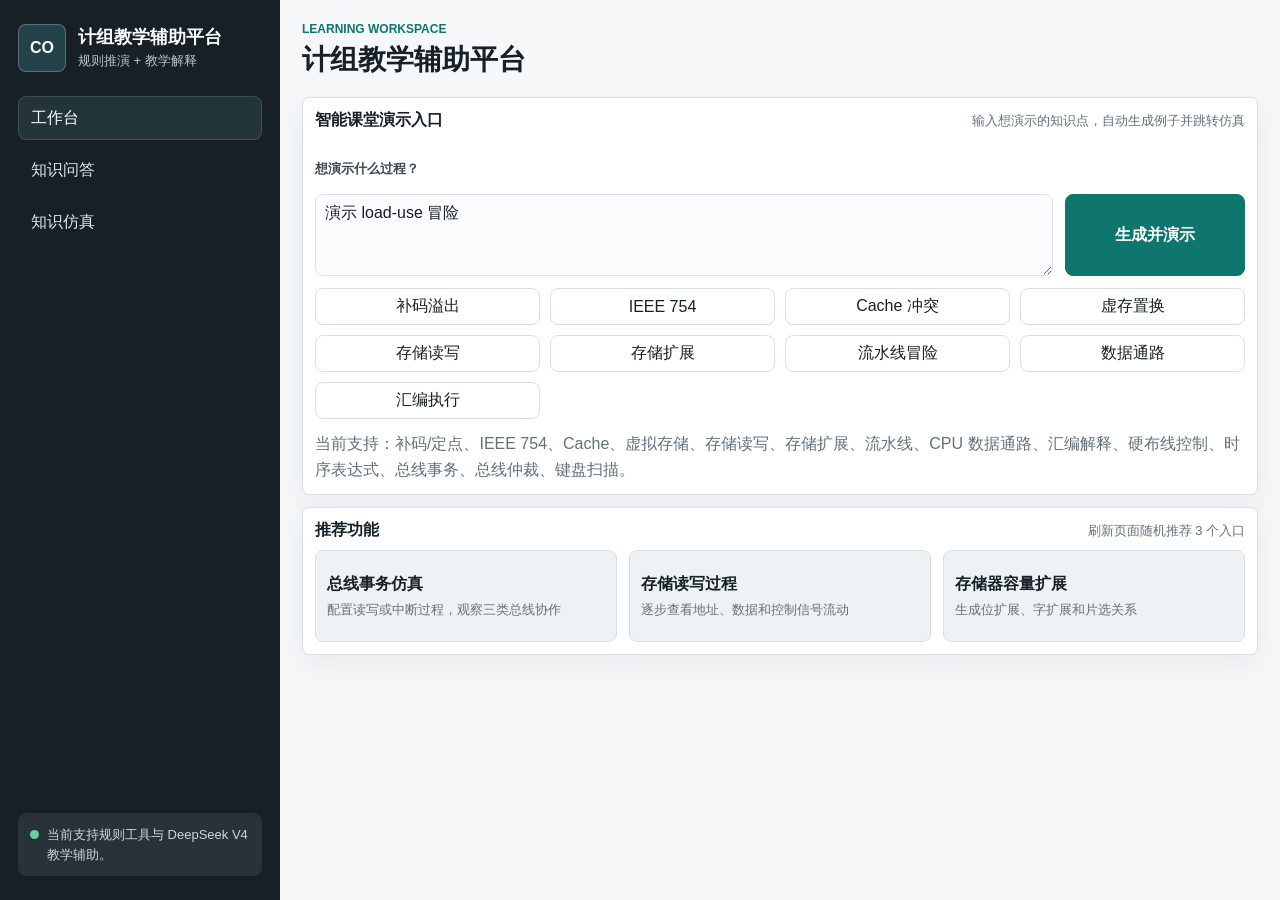
==== index.html @ bee0e840 "Refine knowledge simulation demos" ====
<!doctype html>
<html lang="zh-CN">
  <head>
    <meta charset="UTF-8" />
    <meta name="viewport" content="width=device-width, initial-scale=1.0" />
    <title>计组教学辅助平台</title>
    <link rel="stylesheet" href="./styles.css?v=20260704-compact-sim" />
  </head>
  <body>
    <div class="app-shell">
      <aside class="sidebar" aria-label="功能导航">
        <div class="brand">
          <div class="brand-mark">CO</div>
          <div>
            <h1>计组教学辅助平台</h1>
            <p>规则推演 + 教学解释</p>
          </div>
        </div>

        <nav class="nav-list">
          <button class="nav-item active" data-section="dashboard">工作台</button>
          <button class="nav-item" data-section="qa">知识问答</button>
          <button class="nav-item" data-section="simulation">知识仿真</button>
        </nav>

        <div class="sidebar-note">
          <span class="status-dot"></span>
          <span>当前支持规则工具与 DeepSeek V4 教学辅助。</span>
        </div>
      </aside>

      <main class="main-content">
        <section id="dashboard" class="page-section active">
          <div class="section-heading">
            <div>
              <p class="eyebrow">Learning Workspace</p>
              <h2>计组教学辅助平台</h2>
            </div>
          </div>

          <div class="dashboard-grid">
            <div class="panel wide demo-planner-panel">
              <div class="panel-title">
                <h3>智能课堂演示入口</h3>
                <span>输入想演示的知识点，自动生成例子并跳转仿真</span>
              </div>
              <label class="field-label" for="demoPrompt">想演示什么过程？</label>
              <div class="demo-planner-row">
                <textarea id="demoPrompt" rows="3" placeholder="例如：演示 load-use 冒险">演示 load-use 冒险</textarea>
                <button id="demoGenerate" class="primary-button">生成并演示</button>
              </div>
              <div class="demo-examples" aria-label="课堂演示示例">
                <button class="secondary-button demo-example" data-demo-prompt="演示 8 位补码 127 + 1 溢出">补码溢出</button>
                <button class="secondary-button demo-example" data-demo-prompt="演示 IEEE 754 对阶过程">IEEE 754</button>
                <button class="secondary-button demo-example" data-demo-prompt="演示 Cache 直接映射冲突">Cache 冲突</button>
                <button class="secondary-button demo-example" data-demo-prompt="演示虚拟存储 LRU 页面置换">虚存置换</button>
                <button class="secondary-button demo-example" data-demo-prompt="演示存储器写入 0x2A 数据 0x5C 的过程">存储读写</button>
                <button class="secondary-button demo-example" data-demo-prompt="演示存储器位扩展">存储扩展</button>
                <button class="secondary-button demo-example" data-demo-prompt="演示 load-use 冒险">流水线冒险</button>
                <button class="secondary-button demo-example" data-demo-prompt="演示 lw 指令的数据通路">数据通路</button>
                <button class="secondary-button demo-example" data-demo-prompt="演示汇编程序逐步执行">汇编执行</button>
              </div>
              <div id="demoStatus" class="demo-status empty-state">当前支持：补码/定点、IEEE 754、Cache、虚拟存储、存储读写、存储扩展、流水线、CPU 数据通路、汇编解释。</div>
            </div>
            <div class="panel wide">
              <div class="panel-title">
                <h3>推荐功能</h3>
                <span>刷新页面随机推荐 3 个入口</span>
              </div>
              <div id="recommendedFeatures" class="quick-actions"></div>
            </div>
          </div>
        </section>

        <section id="qa" class="page-section">
          <div class="section-heading">
            <div>
              <p class="eyebrow">Knowledge QA</p>
              <h2>知识问答</h2>
            </div>
          </div>

          <div class="two-column">
            <div class="panel">
              <label class="field-label" for="qaQuestion">问题</label>
              <textarea id="qaQuestion" rows="7">为什么补码可以把减法变成加法？</textarea>

              <button id="askButton" class="primary-button">生成解释</button>
            </div>

            <div class="panel result-panel">
              <div class="panel-title">
                <h3>知识智能体回答</h3>
                <span id="qaMatched">DeepSeek 待命</span>
              </div>
              <div id="qaAnswer" class="answer-box">
                <div class="empty-state">输入知识问题后，点击“生成解释”调用知识智能体。</div>
              </div>
            </div>
          </div>
        </section>

        <section id="simulation" class="page-section">
          <div class="section-heading">
            <div>
              <p class="eyebrow">Knowledge Simulation</p>
              <h2>知识仿真</h2>
            </div>
          </div>

          <div class="sim-tabs" aria-label="知识仿真类型">
            <button class="sim-tab active" data-sim-panel="twos-sim">补码推演</button>
            <button class="sim-tab" data-sim-panel="cache-sim">缓存仿真</button>
            <button class="sim-tab" data-sim-panel="virtual-sim">虚存仿真</button>
            <button class="sim-tab" data-sim-panel="memory-access-sim">存储读写</button>
            <button class="sim-tab" data-sim-panel="memory-expansion-sim">存储扩展</button>
            <button class="sim-tab" data-sim-panel="pipeline-sim">流水线</button>
            <button class="sim-tab" data-sim-panel="datapath-sim">CPU 数据通路</button>
            <button class="sim-tab" data-sim-panel="assembly-sim">汇编解释</button>
          </div>

          <div id="twos-sim" class="sim-panel active">
            <div class="section-subheading">
              <p class="eyebrow">Fixed Point & IEEE 754</p>
              <h3>定点补码与浮点运算仿真</h3>
            </div>

            <div class="two-column">
              <div class="panel">
                <div class="panel-title compact">
                  <h3>定点数补码运算</h3>
                  <span>加法 / 乘法 / 除法</span>
                </div>
                <div class="form-grid">
                  <label>
                    <span class="field-label">运算</span>
                    <select id="fixedOperation">
                      <option value="add" selected>补码加法</option>
                      <option value="multiply">定点乘法</option>
                      <option value="divide">定点除法</option>
                    </select>
                  </label>
                  <label>
                    <span class="field-label">x</span>
                    <input id="twosX" type="number" value="5" />
                  </label>
                  <label>
                    <span class="field-label">y</span>
                    <input id="twosY" type="number" value="-3" />
                  </label>
                  <label>
                    <span class="field-label">位数</span>
                    <select id="twosBits">
                      <option value="4">4</option>
                      <option value="8" selected>8</option>
                      <option value="16">16</option>
                    </select>
                  </label>
                </div>
                <button id="twosRun" class="primary-button">开始推演</button>
              </div>

              <div class="panel result-panel">
                <div class="panel-title">
                  <h3>定点推演结果</h3>
                  <span>二进制过程可见</span>
                </div>
                <div id="twosResult"></div>
              </div>
            </div>

            <div class="two-column">
              <div class="panel">
                <div class="panel-title compact">
                  <h3>IEEE 754 浮点运算</h3>
                  <span>单精度加减法</span>
                </div>
                <div class="form-grid">
                  <label>
                    <span class="field-label">a</span>
                    <input id="floatA" type="number" step="any" value="1.5" />
                  </label>
                  <label>
                    <span class="field-label">b</span>
                    <input id="floatB" type="number" step="any" value="-0.25" />
                  </label>
                  <label>
                    <span class="field-label">运算</span>
                    <select id="floatOperation">
                      <option value="add" selected>加法</option>
                      <option value="subtract">减法</option>
                    </select>
                  </label>
                </div>
                <button id="floatRun" class="primary-button">运行浮点仿真</button>
              </div>

              <div class="panel result-panel">
                <div class="panel-title">
                  <h3>浮点推演结果</h3>
                  <span>符号 / 阶码 / 尾数</span>
                </div>
                <div id="floatResult"></div>
              </div>
            </div>
          </div>

          <div id="cache-sim" class="sim-panel">
          <div class="section-subheading">
            <p class="eyebrow">Cache Simulator</p>
            <h3>缓存直接映射访问仿真</h3>
            <div class="concept-note">
              <strong>先看懂这几个词：</strong>
              <span>Cache 是 CPU 附近的小容量高速存储；直接映射中，一个主存块只能去固定的一行；Tag 用来判断是不是同一块数据，Index 定位缓存行，Offset 是块内偏移。</span>
            </div>
          </div>

          <div class="two-column">
            <div class="panel">
              <div class="form-grid">
                <label>
                  <span class="field-label">地址序列</span>
                  <textarea id="cacheAccesses" rows="4">0x00 0x04 0x08 0x00 0x10 0x00 0x14 0x04</textarea>
                </label>
              </div>
              <input id="cacheMapping" type="hidden" value="direct" />
              <input id="cacheReplacement" type="hidden" value="lru" />
              <input id="cacheAddressBits" type="hidden" value="6" />
              <input id="cacheLines" type="hidden" value="4" />
              <input id="cacheBlockSize" type="hidden" value="4" />
              <input id="cacheAssociativity" type="hidden" value="2" />
              <button id="cacheRun" class="primary-button">运行直接映射仿真</button>
              <div class="button-row">
                <button id="cachePrev" class="secondary-button">上一步</button>
                <button id="cacheNext" class="secondary-button">下一步</button>
                <button id="cacheAuto" class="secondary-button">一键演示</button>
                <button id="cacheReset" class="secondary-button">重置</button>
              </div>
            </div>

            <div class="panel result-panel">
              <div class="panel-title">
                <h3>直接映射结构图</h3>
                <span id="cacheStepCounter">等待运行</span>
              </div>
              <div id="cacheResult"></div>
            </div>
          </div>
          </div>

          <div id="virtual-sim" class="sim-panel">
          <div class="section-subheading">
            <p class="eyebrow">Virtual Memory</p>
            <h3>虚存映射与页面置换仿真</h3>
            <div class="concept-note">
              <strong>先看懂这几个词：</strong>
              <span>逻辑地址是程序看到的地址，物理地址是内存条上的真实位置；页是固定大小的地址块，页框是物理内存中可放一页的位置；缺页表示目标页还不在内存里，需要从外存调入；页面置换算法决定内存满时换出哪一页。</span>
            </div>
          </div>

          <div class="two-column">
            <div class="panel">
              <div class="form-grid">
                <label>
                  <span class="field-label">映射方式</span>
                  <select id="vmMode">
                    <option value="paging" selected>页表</option>
                    <option value="segmentation">段表</option>
                    <option value="segmented-paging">段页式</option>
                  </select>
                </label>
                <label>
                  <span class="field-label">页面置换</span>
                  <select id="vmReplacement">
                    <option value="lru" selected>LRU</option>
                    <option value="fifo">FIFO</option>
                    <option value="lfu">LFU</option>
                    <option value="opt">OPT</option>
                  </select>
                </label>
              </div>

              <label class="field-label" for="vmReferences">页面访问序列</label>
              <textarea id="vmReferences" rows="3">0 1 2 3 0 1 4 0 1 2 3 4</textarea>

              <input id="vmLogicalAddress" type="hidden" value="2052" />
              <input id="vmPageSize" type="hidden" value="1024" />
              <input id="vmFrames" type="hidden" value="3" />
              <textarea id="vmSegmentTable" hidden>0 4096 1024
1 8192 2048</textarea>
              <textarea id="vmSegmentPageTable" hidden>0 0 2
0 1 5
1 0 7</textarea>

              <button id="vmRun" class="primary-button">运行虚存仿真</button>
              <div class="button-row">
                <button id="vmPrev" class="secondary-button">上一步</button>
                <button id="vmNext" class="secondary-button">下一步</button>
                <button id="vmAuto" class="secondary-button">一键演示</button>
                <button id="vmReset" class="secondary-button">重置</button>
              </div>
            </div>

            <div class="panel result-panel">
              <div class="panel-title">
                <h3>虚存核心结构图</h3>
                <span id="vmStepCounter">等待运行</span>
              </div>
              <div id="vmResult"></div>
            </div>
          </div>
          </div>

          <div id="memory-access-sim" class="sim-panel">
          <div class="section-subheading">
            <p class="eyebrow">Memory Interactive Lab</p>
            <h3>存储读写交互仿真</h3>
          </div>

          <div class="two-column">
            <div class="panel">
              <div class="panel-title compact">
                <h3>存储读写仿真</h3>
                <span>输入地址和数据，逐步观察总线与存储单元变化</span>
              </div>
              <div class="form-grid">
                <label>
                  <span class="field-label">操作</span>
                  <select id="memoryOperation">
                    <option value="write" selected>写入</option>
                    <option value="read">读取</option>
                  </select>
                </label>
                <label>
                  <span class="field-label">地址</span>
                  <input
                    id="memoryAddress"
                    value="0x2A"
                    inputmode="text"
                    placeholder="0~255，例如 0x2A"
                    pattern="^(0[xX][0-9a-fA-F]{1,2}|0[bB][01]{1,8}|[0-9]{1,3})$"
                    title="地址范围 0 到 255，支持十进制、0x 十六进制或 0b 二进制"
                    aria-describedby="memoryAddressHint"
                  />
                  <small id="memoryAddressHint" class="field-hint">范围：0~255，支持十进制、0x 十六进制或 0b 二进制。</small>
                </label>
                <label>
                  <span class="field-label">写入数据</span>
                  <input
                    id="memoryData"
                    value="0x5C"
                    inputmode="text"
                    placeholder="0~255，例如 0x5C"
                    pattern="^(0[xX][0-9a-fA-F]{1,2}|0[bB][01]{1,8}|[0-9]{1,3})$"
                    title="写入数据范围 0 到 255，支持十进制、0x 十六进制或 0b 二进制"
                    aria-describedby="memoryDataHint"
                  />
                  <small id="memoryDataHint" class="field-hint">范围：0~255，支持十进制、0x 十六进制或 0b 二进制。</small>
                </label>
                <p class="field-hint memory-default-note">默认采用 8 位地址、4 位列地址、8 位数据宽度。</p>
              </div>
              <button id="memoryRun" class="primary-button">执行读写过程</button>
              <div class="button-row">
                <button id="memoryPrev" class="secondary-button">上一步</button>
                <button id="memoryNext" class="secondary-button">下一步</button>
                <button id="memoryAuto" class="secondary-button">自动演示</button>
                <button id="memoryClear" class="secondary-button">清空存储</button>
              </div>
            </div>

            <div class="panel result-panel">
              <div class="panel-title">
                <h3>读写过程可视化</h3>
                <span id="memoryStepCounter">等待执行</span>
              </div>
              <div id="memoryAccessResult"></div>
            </div>
          </div>
          </div>

          <div id="memory-expansion-sim" class="sim-panel">
          <div class="section-subheading">
            <p class="eyebrow">Memory Expansion Lab</p>
            <h3>存储器容量扩展交互仿真</h3>
          </div>

          <div class="two-column">
            <div class="panel">
              <div class="panel-title compact">
                <h3>存储器扩展仿真</h3>
                <span>输入芯片规格和目标规格，生成扩展结构</span>
              </div>
              <div class="form-grid">
                <label>
                  <span class="field-label">扩展方式</span>
                  <select id="expansionMode">
                    <option value="bit" selected>位扩展法</option>
                    <option value="word">字扩展法</option>
                    <option value="both">字位同时扩展</option>
                  </select>
                </label>
                <label>
                  <span class="field-label">单片字数</span>
                  <input id="chipWords" type="number" min="1" value="1024" />
                </label>
                <label>
                  <span class="field-label">单片位宽</span>
                  <input id="chipBits" type="number" min="1" value="2" />
                </label>
                <label>
                  <span class="field-label">目标字数</span>
                  <input id="targetWords" type="number" min="1" value="1024" />
                </label>
                <label>
                  <span class="field-label">目标位宽</span>
                  <input id="targetBits" type="number" min="1" value="8" />
                </label>
              </div>
              <button id="expansionRun" class="primary-button">生成扩展结构</button>
              <div class="button-row">
                <button id="expansionPrev" class="secondary-button">上一步</button>
                <button id="expansionNext" class="secondary-button">下一步</button>
              </div>
            </div>

            <div class="panel result-panel">
              <div class="panel-title">
                <h3>扩展结果</h3>
                <span id="expansionStepCounter">等待运行</span>
              </div>
              <div id="memoryExpansionResult"></div>
            </div>
          </div>
          </div>

          <div id="pipeline-sim" class="sim-panel">
          <div class="section-subheading">
            <p class="eyebrow">Pipeline Timeline</p>
            <h3>五级流水线可视化推演</h3>
          </div>

          <div class="two-column">
            <div class="panel">
              <label class="check-row">
                <input id="pipelineForwarding" type="checkbox" checked />
                <span>开启转发</span>
              </label>
              <label class="field-label" for="pipelineCode">指令序列</label>
              <textarea id="pipelineCode" rows="9">lw x1, 0(x2)
add x3, x1, x4
sub x5, x3, x6</textarea>
              <button id="pipelineRun" class="primary-button">生成周期表</button>
            </div>

            <div class="panel result-panel">
              <div class="panel-title">
                <h3>流水线表</h3>
                <span>IF / ID / EX / MEM / WB</span>
              </div>
              <div id="pipelineResult"></div>
            </div>
          </div>
          </div>

          <div id="datapath-sim" class="sim-panel">
          <div class="section-subheading">
            <p class="eyebrow">CPU Datapath</p>
            <h3>单周期 CPU 数据通路与控制信号可视化</h3>
          </div>

          <div class="datapath-layout">
            <div class="panel">
              <div class="panel-title compact">
                <h3>指令输入</h3>
                <span>支持 add / sub / addi / lw / sw</span>
              </div>
              <label class="field-label" for="datapathCode">汇编代码</label>
              <textarea id="datapathCode" rows="10">addi x1, x0, 5
addi x2, x0, 7
add x3, x1, x2
sw x3, 0(x0)
lw x4, 0(x0)</textarea>
              <div class="button-row datapath-controls">
                <button id="datapathLoad" class="primary-button">解析执行</button>
                <button id="datapathPrev" class="secondary-button">上一步</button>
                <button id="datapathNext" class="secondary-button">下一步</button>
                <button id="datapathAuto" class="secondary-button">自动演示</button>
                <button id="datapathReset" class="secondary-button">重置</button>
              </div>

              <div class="panel-title compact datapath-list-title">
                <h3>指令序列</h3>
                <span>当前指令高亮</span>
              </div>
              <div id="datapathInstructionList" class="datapath-instruction-list"></div>
            </div>

            <div class="panel datapath-visual-panel">
              <div class="panel-title">
                <h3>CPU 数据通路</h3>
                <span id="datapathStepCounter">等待执行</span>
              </div>
              <div id="datapathDiagram" class="datapath-diagram"></div>
              <div id="datapathExplanation" class="datapath-explanation"></div>
            </div>

            <div class="panel">
              <div class="panel-title compact">
                <h3>控制信号</h3>
                <span>值与含义随指令变化</span>
              </div>
              <div id="datapathControlSignals"></div>

              <div class="panel-title compact datapath-list-title">
                <h3>当前数据值</h3>
                <span>连线携带的数据</span>
              </div>
              <div id="datapathValues"></div>
            </div>

            <div class="panel wide">
              <div class="state-grid">
                <div>
                  <div class="panel-title compact">
                    <h3>寄存器状态</h3>
                    <span>写回阶段高亮变化</span>
                  </div>
                  <div id="datapathRegisterView" class="register-grid"></div>
                </div>
                <div>
                  <div class="panel-title compact">
                    <h3>内存状态</h3>
                    <span>store 阶段高亮变化</span>
                  </div>
                  <div id="datapathMemoryView" class="memory-list"></div>
                </div>
              </div>
            </div>
          </div>
          </div>

          <div id="assembly-sim" class="sim-panel">
          <div class="section-subheading">
            <p class="eyebrow">Assembly Tutor</p>
            <h3>汇编指令逐步解释</h3>
          </div>

          <div class="assembly-layout">
            <div class="panel">
              <label class="field-label" for="assemblyCode">代码</label>
              <textarea id="assemblyCode" rows="12">addi x1, x0, 5
addi x2, x0, 7
add x3, x1, x2
sw x3, 0(x0)
lw x4, 0(x0)</textarea>
              <div class="button-row">
                <button id="assemblyLoad" class="primary-button">解析执行</button>
                <button id="assemblyPrev" class="secondary-button">上一步</button>
                <button id="assemblyNext" class="secondary-button">下一步</button>
                <button id="assemblyReset" class="secondary-button">重置</button>
              </div>
            </div>

            <div class="panel">
              <div class="panel-title">
                <h3>执行日志</h3>
                <span id="assemblyCursor">未执行</span>
              </div>
              <div id="assemblyLog" class="execution-log"></div>
            </div>

            <div class="panel wide">
              <div class="state-grid">
                <div>
                  <div class="panel-title compact">
                    <h3>寄存器</h3>
                    <span>变化高亮</span>
                  </div>
                  <div id="registerView" class="register-grid"></div>
                </div>
                <div>
                  <div class="panel-title compact">
                    <h3>内存</h3>
                    <span>仅显示写入项</span>
                  </div>
                  <div id="memoryView" class="memory-list"></div>
                </div>
              </div>
            </div>
          </div>
          </div>
        </section>

      </main>
    </div>

    <script src="./src/core.js?v=20260704-storage-clarity"></script>
    <script src="./src/app.js?v=20260705-demo-reset"></script>
  </body>
</html>
---- styles.css ----
:root {
  --bg: #f6f7f9;
  --surface: #ffffff;
  --surface-muted: #eef2f4;
  --text: #172026;
  --muted: #63717c;
  --line: #d9e0e5;
  --teal: #0f766e;
  --teal-soft: #dff3ef;
  --indigo: #334eac;
  --amber: #b7791f;
  --amber-soft: #fff4db;
  --red: #b42318;
  --red-soft: #ffe8e5;
  --green: #2f7d32;
  --green-soft: #e7f4e8;
  --shadow: 0 18px 48px rgba(23, 32, 38, 0.08);
}

* {
  box-sizing: border-box;
}

body {
  margin: 0;
  background: var(--bg);
  color: var(--text);
  font-family: "Microsoft YaHei", "PingFang SC", "Segoe UI", Arial, sans-serif;
  letter-spacing: 0;
}

html,
body {
  height: 100%;
  overflow: hidden;
}

button,
input,
select,
textarea {
  font: inherit;
}

button {
  cursor: pointer;
}

.app-shell {
  display: grid;
  grid-template-columns: 280px minmax(0, 1fr);
  height: 100vh;
  min-height: 0;
  overflow: hidden;
}

.sidebar {
  position: sticky;
  top: 0;
  height: 100vh;
  display: flex;
  flex-direction: column;
  gap: 24px;
  padding: 24px 18px;
  background: #172026;
  color: #f8fafc;
}

.brand {
  display: grid;
  grid-template-columns: 48px 1fr;
  gap: 12px;
  align-items: center;
}

.brand-mark {
  display: grid;
  width: 48px;
  height: 48px;
  place-items: center;
  border: 1px solid rgba(255, 255, 255, 0.25);
  border-radius: 8px;
  background: #24424a;
  font-weight: 800;
}

.brand h1 {
  margin: 0;
  font-size: 18px;
  line-height: 1.25;
}

.brand p {
  margin: 4px 0 0;
  color: #b8c5cd;
  font-size: 13px;
}

.nav-list {
  display: grid;
  gap: 8px;
}

.nav-item {
  width: 100%;
  min-height: 44px;
  border: 1px solid transparent;
  border-radius: 8px;
  background: transparent;
  color: #dce5ea;
  text-align: left;
  padding: 10px 12px;
}

.nav-item:hover,
.nav-item.active {
  background: #24343b;
  border-color: rgba(255, 255, 255, 0.12);
  color: #ffffff;
}

.sidebar-note {
  margin-top: auto;
  display: flex;
  gap: 8px;
  align-items: flex-start;
  padding: 12px;
  border-radius: 8px;
  background: rgba(255, 255, 255, 0.08);
  color: #cbd6dc;
  font-size: 13px;
  line-height: 1.5;
}

.status-dot {
  width: 9px;
  height: 9px;
  flex: 0 0 auto;
  margin-top: 5px;
  border-radius: 99px;
  background: #66d19e;
}

.main-content {
  height: 100vh;
  padding: 22px;
  overflow: hidden;
}

.page-section {
  display: none;
}

.page-section.active {
  display: block;
}

.section-heading {
  display: flex;
  justify-content: space-between;
  gap: 16px;
  align-items: flex-start;
  margin-bottom: 20px;
}

.section-heading h2 {
  margin: 0;
  font-size: 28px;
  line-height: 1.25;
}

.section-subheading {
  margin: 0 0 10px;
}

.section-subheading h3 {
  margin: 0;
  font-size: 19px;
  line-height: 1.3;
}

.concept-note {
  display: grid;
  gap: 5px;
  margin-top: 8px;
  border: 1px solid #d7e1e7;
  border-left: 4px solid var(--teal);
  border-radius: 8px;
  background: #f8fbfb;
  padding: 9px 10px;
  color: #34434c;
}

.concept-note strong,
.concept-note span {
  display: block;
}

.concept-note strong {
  color: #075e57;
  font-size: 13px;
}

.concept-note span {
  font-size: 13px;
  line-height: 1.45;
}

.eyebrow {
  margin: 0 0 6px;
  color: var(--teal);
  font-size: 12px;
  font-weight: 700;
  text-transform: uppercase;
}

.mode-badge {
  padding: 8px 12px;
  border: 1px solid var(--line);
  border-radius: 8px;
  background: var(--surface);
  color: var(--muted);
}

.mode-badge.warning {
  border-color: #f1d188;
  background: var(--amber-soft);
  color: var(--amber);
}

.dashboard-grid,
.two-column,
.assembly-layout {
  display: grid;
  gap: 12px;
}

.dashboard-grid {
  grid-template-columns: minmax(0, 1.25fr) minmax(300px, 0.75fr);
}

.two-column {
  grid-template-columns: minmax(320px, 0.45fr) minmax(0, 0.55fr);
  align-items: start;
}

.assembly-layout {
  grid-template-columns: minmax(320px, 0.45fr) minmax(0, 0.55fr);
  grid-template-rows: minmax(0, 1fr) minmax(120px, 0.36fr);
  align-items: stretch;
}

.wide {
  grid-column: 1 / -1;
}

.assembly-layout .wide,
.datapath-layout .wide {
  grid-row: 2;
}

.assembly-layout > .panel,
.datapath-layout > .panel {
  min-height: 0;
  overflow: hidden;
}

.assembly-layout > .panel:first-child,
.datapath-layout > .panel:first-child,
.datapath-layout > .panel:nth-child(3) {
  overflow: auto;
}

.panel {
  min-width: 0;
  padding: 12px;
  border: 1px solid var(--line);
  border-radius: 8px;
  background: var(--surface);
  box-shadow: 0 10px 28px rgba(23, 32, 38, 0.06);
}

.result-panel {
  min-height: 0;
  display: flex;
  flex-direction: column;
  overflow: hidden;
}

.panel-title {
  display: flex;
  justify-content: space-between;
  gap: 12px;
  align-items: baseline;
  margin-bottom: 9px;
}

.panel-title.compact {
  margin-bottom: 8px;
}

.panel-title h3 {
  margin: 0;
  font-size: 16px;
}

.panel-title span {
  color: var(--muted);
  font-size: 13px;
}

.quick-actions {
  display: grid;
  grid-template-columns: repeat(3, minmax(0, 1fr));
  gap: 12px;
}

.demo-planner-panel {
  display: grid;
  gap: 12px;
}

.demo-planner-row {
  display: grid;
  grid-template-columns: minmax(0, 1fr) 180px;
  gap: 12px;
  align-items: stretch;
}

.demo-planner-row .primary-button {
  height: 100%;
  margin-top: 0;
}

.demo-examples {
  display: grid;
  grid-template-columns: repeat(4, minmax(0, 1fr));
  gap: 10px;
}

.demo-examples .secondary-button {
  margin-top: 0;
}

.demo-status {
  min-height: 44px;
}

.action-button,
.primary-button,
.secondary-button {
  min-height: 34px;
  border-radius: 8px;
  border: 1px solid var(--line);
  padding: 7px 11px;
  white-space: normal;
}

.action-button {
  background: var(--surface-muted);
  color: var(--text);
}

.recommended-feature {
  display: grid;
  gap: 6px;
  min-height: 92px;
  align-content: center;
  text-align: left;
}

.recommended-feature strong,
.recommended-feature span {
  display: block;
}

.recommended-feature strong {
  font-size: 16px;
}

.recommended-feature span {
  color: var(--muted);
  line-height: 1.45;
  font-size: 13px;
}

.action-button:hover {
  border-color: var(--teal);
}

.primary-button {
  width: 100%;
  margin-top: 10px;
  background: var(--teal);
  border-color: var(--teal);
  color: #ffffff;
  font-weight: 700;
}

.secondary-button {
  background: var(--surface);
  color: var(--text);
}

.button-row {
  display: grid;
  grid-template-columns: repeat(4, minmax(0, 1fr));
  gap: 6px;
}

.button-row .primary-button,
.button-row .secondary-button {
  width: auto;
  margin-top: 8px;
}

.field-label {
  display: block;
  margin: 8px 0 4px;
  color: #3b4851;
  font-size: 13px;
  font-weight: 700;
}

.field-hint {
  display: block;
  margin: 4px 0 0;
  color: var(--muted);
  font-size: 12px;
  line-height: 1.4;
}

.memory-default-note {
  grid-column: 1 / -1;
}

input,
select,
textarea {
  width: 100%;
  border: 1px solid var(--line);
  border-radius: 8px;
  background: #fbfcfd;
  color: var(--text);
  padding: 7px 9px;
}

input:disabled {
  background: #eef2f4;
  color: var(--muted);
  cursor: not-allowed;
}

textarea {
  min-height: 78px;
  resize: vertical;
  line-height: 1.38;
}

input:focus,
select:focus,
textarea:focus {
  outline: 2px solid rgba(15, 118, 110, 0.22);
  border-color: var(--teal);
}

.form-grid {
  display: grid;
  grid-template-columns: repeat(2, minmax(0, 1fr));
  gap: 8px 10px;
}

.form-grid .field-label {
  margin-top: 0;
}

.answer-box {
  display: grid;
  gap: 12px;
}

.answer-section {
  padding: 12px;
  border: 1px solid var(--line);
  border-radius: 8px;
  background: #fbfcfd;
}

.answer-section h4 {
  margin: 0 0 8px;
  font-size: 15px;
}

.answer-section p {
  margin: 0;
  color: #2e3a42;
  line-height: 1.6;
}

.tag-row {
  display: flex;
  flex-wrap: wrap;
  gap: 8px;
}

.tag {
  display: inline-flex;
  align-items: center;
  min-height: 28px;
  border-radius: 999px;
  padding: 4px 10px;
  background: var(--teal-soft);
  color: #075e57;
  font-size: 13px;
}

.sim-tabs {
  display: none;
  flex-wrap: wrap;
  gap: 6px;
  margin-bottom: 10px;
}

.sim-tab {
  min-height: 32px;
  border: 1px solid var(--line);
  border-radius: 8px;
  background: var(--surface);
  color: #34434c;
  padding: 6px 10px;
}

.sim-tab:hover,
.sim-tab.active {
  border-color: var(--teal);
  background: var(--teal-soft);
  color: #075e57;
}

.simulation-catalog {
  display: none;
}

.simulation-catalog.active {
  display: grid;
  grid-template-columns: repeat(auto-fit, minmax(210px, 1fr));
  gap: 10px;
  min-height: 0;
  overflow: auto;
}

.simulation-card {
  display: grid;
  gap: 8px;
  align-content: start;
  min-height: 132px;
  border: 1px solid var(--line);
  border-radius: 8px;
  background: var(--surface);
  color: var(--text);
  padding: 12px;
  text-align: left;
  box-shadow: 0 10px 24px rgba(23, 32, 38, 0.05);
  transition: border-color 0.16s ease, transform 0.16s ease, box-shadow 0.16s ease;
}

.simulation-card:hover {
  transform: translateY(-1px);
  border-color: var(--teal);
  box-shadow: 0 14px 30px rgba(15, 118, 110, 0.12);
}

.simulation-card span,
.simulation-card strong,
.simulation-card em {
  display: block;
}

.simulation-card span {
  color: var(--teal);
  font-size: 12px;
  font-weight: 800;
}

.simulation-card strong {
  font-size: 17px;
  line-height: 1.25;
}

.simulation-card em {
  color: var(--muted);
  font-size: 13px;
  font-style: normal;
  line-height: 1.45;
}

.sim-panel {
  display: none;
}

.sim-panel.active {
  display: grid;
  grid-template-rows: auto minmax(0, 1fr);
  height: 100%;
  min-height: 0;
  overflow: hidden;
}

#simulation.page-section.active {
  display: grid;
  grid-template-rows: auto minmax(0, 1fr);
  height: 100%;
  min-height: 0;
}

#simulation .section-heading {
  margin-bottom: 10px;
}

#simulation .section-heading h2 {
  font-size: 24px;
}

#simulation .eyebrow {
  margin-bottom: 3px;
}

#simulation .two-column,
#simulation .assembly-layout,
#simulation .datapath-layout {
  grid-template-columns: minmax(0, 1fr);
  grid-template-rows: auto minmax(0, 1fr);
  gap: 8px;
  min-height: 0;
  height: 100%;
  align-items: stretch;
  overflow: auto;
}

#simulation .assembly-layout {
  grid-template-rows: auto minmax(0, 1fr) auto;
}

#simulation .datapath-layout {
  grid-template-rows: auto minmax(440px, 1fr) auto auto;
}

#simulation .assembly-layout .wide,
#simulation .datapath-layout .wide {
  grid-column: 1;
  grid-row: auto;
}

#simulation .datapath-visual-panel {
  grid-row: auto;
}

#simulation .two-column > .panel {
  min-height: 0;
  overflow: auto;
}

#simulation .two-column > .panel:first-child,
#simulation .assembly-layout > .panel:first-child,
#simulation .datapath-layout > .panel:first-child {
  max-height: 34vh;
  overflow: auto;
}

#simulation .form-grid {
  grid-template-columns: repeat(auto-fit, minmax(120px, 1fr));
  gap: 7px 8px;
}

#simulation .button-row,
#simulation .datapath-controls {
  grid-template-columns: repeat(auto-fit, minmax(110px, 1fr));
}

#simulation .two-column > .result-panel {
  overflow: hidden;
}

#simulation textarea {
  min-height: 58px;
  max-height: 120px;
}

#simulation .result-panel > div:last-child,
#twosResult,
#floatResult,
#cacheResult,
#vmResult,
#memoryAccessResult,
#memoryExpansionResult,
#pipelineResult,
#assemblyLog,
#hardwireResult,
#controlExpressionResult,
#busTransactionResult,
#busArbitrationResult,
#keyboardResult {
  flex: 1;
  min-height: 0;
  overflow: auto;
}

#twos-sim.active {
  grid-template-columns: repeat(2, minmax(0, 1fr));
  grid-template-rows: auto minmax(0, 1fr);
  gap: 10px;
}

#twos-sim > .section-subheading {
  grid-column: 1 / -1;
}

#twos-sim .two-column {
  grid-template-columns: minmax(0, 1fr);
  grid-template-rows: auto minmax(0, 1fr);
  height: 100%;
  min-height: 0;
  overflow: hidden;
}

#twos-sim .two-column > .panel:first-child {
  max-height: none;
  overflow: visible;
}

#twos-sim .two-column > .result-panel {
  min-height: 0;
}

#pipelineCode,
#assemblyCode,
#datapathCode {
  min-height: 150px;
}

#pipelineResult,
#assemblyLog {
  max-height: 100%;
}

#assemblyLog {
  display: grid;
  gap: 8px;
}

.progress-list {
  display: grid;
  gap: 12px;
}

.progress-item {
  display: grid;
  gap: 6px;
}

.progress-meta {
  display: flex;
  justify-content: space-between;
  gap: 8px;
  font-size: 13px;
}

.progress-track {
  height: 9px;
  overflow: hidden;
  border-radius: 99px;
  background: var(--surface-muted);
}

.progress-fill {
  height: 100%;
  background: var(--indigo);
}

.agent-flow {
  display: grid;
  grid-template-columns: repeat(4, minmax(0, 1fr));
  gap: 8px;
}

.agent-flow div {
  min-height: 68px;
  display: grid;
  place-items: center;
  border-radius: 8px;
  background: var(--surface-muted);
  color: #31424d;
  text-align: center;
  padding: 8px;
}

.binary-line {
  display: grid;
  gap: 8px;
  margin-bottom: 14px;
}

.binary-row {
  display: grid;
  grid-template-columns: 80px minmax(0, 1fr);
  gap: 8px;
  align-items: center;
}

.binary-value {
  overflow-x: auto;
  border-radius: 8px;
  background: #172026;
  color: #d7f5ed;
  padding: 10px;
  font-family: Consolas, "Courier New", monospace;
  white-space: nowrap;
}

.status-good,
.status-warn,
.status-error {
  border-radius: 8px;
  padding: 8px 10px;
  line-height: 1.42;
}

.status-good {
  background: var(--green-soft);
  color: var(--green);
}

.status-warn {
  background: var(--amber-soft);
  color: var(--amber);
}

.status-error {
  background: var(--red-soft);
  color: var(--red);
}

.table-wrap {
  width: 100%;
  overflow: auto;
  border: 1px solid var(--line);
  border-radius: 8px;
  max-height: 180px;
}

table {
  width: 100%;
  border-collapse: collapse;
}

th,
td {
  border-bottom: 1px solid var(--line);
  padding: 6px 8px;
  text-align: left;
  vertical-align: middle;
}

th {
  background: #eef2f4;
  color: #34434c;
  font-size: 13px;
}

tr:last-child td {
  border-bottom: none;
}

.bit-cell,
.stage-cell {
  text-align: center;
  font-family: Consolas, "Courier New", monospace;
}

.stage-cell.filled {
  background: var(--teal-soft);
  color: #075e57;
  font-weight: 700;
}

.stage-cell.stall {
  background: var(--amber-soft);
  color: var(--amber);
}

.cache-fields {
  display: grid;
  grid-template-columns: repeat(3, minmax(0, 1fr));
  gap: 8px;
  margin: 8px 0;
}

.cache-field {
  border: 1px solid var(--line);
  border-radius: 8px;
  padding: 9px;
  background: #fbfcfd;
}

.cache-field strong {
  display: block;
  margin-bottom: 5px;
}

.cache-field code {
  display: block;
  overflow-x: auto;
  font-family: Consolas, "Courier New", monospace;
}

.mapping-diagram {
  margin-top: 8px;
  border: 1px solid var(--line);
  border-radius: 8px;
  background: #fbfcfd;
  padding: 10px;
}

.diagram-title {
  display: flex;
  justify-content: space-between;
  gap: 12px;
  align-items: baseline;
  margin-bottom: 8px;
}

.diagram-title strong {
  font-size: 15px;
}

.diagram-title span {
  color: var(--muted);
  line-height: 1.5;
  font-size: 13px;
}

.diagram-flow {
  display: grid;
  grid-template-columns: minmax(120px, 0.7fr) auto minmax(180px, 1.2fr) auto minmax(160px, 1fr) auto minmax(150px, 0.8fr);
  gap: 6px;
  align-items: stretch;
}

.vm-diagram .diagram-flow {
  grid-template-columns: minmax(120px, 0.8fr) auto minmax(150px, 1fr) auto minmax(150px, 1fr) auto minmax(150px, 1fr);
}

.diagram-node {
  display: grid;
  gap: 6px;
  align-content: center;
  min-height: 68px;
  border: 1px solid var(--line);
  border-radius: 8px;
  background: #ffffff;
  padding: 8px;
}

.diagram-node strong,
.diagram-node span {
  display: block;
}

.diagram-node strong {
  color: var(--text);
}

.diagram-node span {
  color: var(--muted);
  line-height: 1.45;
  font-size: 13px;
}

.diagram-node.success {
  border-color: var(--green);
  background: var(--green-soft);
}

.diagram-node.danger {
  border-color: var(--red);
  background: var(--red-soft);
}

.diagram-arrow {
  display: grid;
  place-items: center;
  color: var(--muted);
  font-weight: 800;
}

.bit-field-row {
  display: grid;
  grid-template-columns: repeat(3, minmax(0, 1fr));
  gap: 5px;
}

.bit-field {
  border: 1px solid #cfd8df;
  border-radius: 6px;
  background: #f8fafc;
  padding: 5px;
}

.bit-field strong,
.bit-field span,
.bit-field small {
  display: block;
}

.bit-field strong {
  font-size: 12px;
}

.bit-field span,
.bit-field small {
  color: var(--muted);
  line-height: 1.4;
  font-size: 11px;
}

.cache-set-grid {
  display: grid;
  grid-template-columns: repeat(4, minmax(0, 1fr));
  gap: 6px;
  margin-top: 8px;
  max-height: 155px;
  overflow: auto;
}

.cache-set-box {
  border: 1px solid var(--line);
  border-radius: 8px;
  background: #ffffff;
  padding: 7px;
}

.cache-set-box.active {
  border-color: var(--teal);
  box-shadow: 0 0 0 3px rgba(15, 118, 110, 0.1);
}

.cache-set-box strong {
  display: block;
  margin-bottom: 6px;
  color: var(--text);
  font-size: 13px;
}

.cache-set-box span {
  display: block;
  border-radius: 6px;
  background: #f1f5f8;
  color: var(--muted);
  padding: 4px 5px;
  font-family: Consolas, "Courier New", monospace;
  font-size: 11px;
}

.cache-set-box span + span {
  margin-top: 5px;
}

.cache-set-box span.filled {
  background: var(--teal-soft);
  color: #075e57;
}

.cache-set-box span.current {
  outline: 2px solid var(--amber);
  background: var(--amber-soft);
  color: #6b4a08;
}

.diagram-callout {
  margin-top: 8px;
  border: 1px solid #cfd8df;
  border-radius: 8px;
  background: #ffffff;
  padding: 8px 10px;
  color: #34434c;
  line-height: 1.42;
  font-size: 13px;
}

.process-timeline {
  display: grid;
  gap: 8px;
}

.process-card {
  border: 1px solid var(--line);
  border-radius: 8px;
  background: #ffffff;
  padding: 9px;
}

.process-card.hit {
  border-color: var(--teal);
}

.process-card.miss {
  border-color: var(--amber);
}

.process-card-head {
  display: flex;
  justify-content: space-between;
  gap: 12px;
  align-items: baseline;
  margin-bottom: 6px;
}

.process-card-head span {
  flex: 0 0 auto;
  border-radius: 999px;
  background: #eef2f4;
  color: var(--muted);
  padding: 2px 8px;
  font-size: 12px;
  font-weight: 800;
}

.process-card.hit .process-card-head span {
  background: var(--teal-soft);
  color: #075e57;
}

.process-card.miss .process-card-head span {
  background: var(--amber-soft);
  color: #7a520d;
}

.process-card ol {
  display: grid;
  gap: 3px;
  margin: 0;
  padding-left: 20px;
  color: #34434c;
  line-height: 1.42;
  font-size: 13px;
}

.learning-stepper {
  display: grid;
  gap: 6px;
}

.learning-step {
  display: grid;
  grid-template-columns: 24px minmax(0, 1fr);
  gap: 7px;
  align-items: start;
  border: 1px solid var(--line);
  border-radius: 8px;
  background: #ffffff;
  padding: 7px;
}

.learning-step > span {
  display: grid;
  place-items: center;
  width: 24px;
  height: 24px;
  border-radius: 50%;
  background: #eef2f4;
  color: var(--muted);
  font-weight: 800;
  font-size: 12px;
}

.learning-step strong,
.learning-step small {
  display: block;
}

.learning-step strong {
  color: var(--text);
  font-size: 13px;
}

.learning-step small {
  margin-top: 2px;
  color: var(--muted);
  line-height: 1.35;
}

.learning-step.active {
  border-color: var(--teal);
  background: var(--teal-soft);
}

.learning-step.active > span {
  background: var(--teal);
  color: #ffffff;
}

.learning-step.hit > span {
  background: var(--green-soft);
  color: var(--green);
}

.learning-step.miss > span {
  background: var(--amber-soft);
  color: var(--amber);
}

.learning-step.hit.active,
.learning-step.miss.active {
  border-color: var(--teal);
}

.teaching-split {
  display: grid;
  grid-template-columns: minmax(240px, 0.82fr) minmax(0, 1.35fr);
  gap: 12px;
  align-items: start;
}

.current-row {
  background: var(--amber-soft);
}

.compact-button {
  width: auto;
  margin-top: 0;
  padding: 8px 12px;
  min-height: 36px;
}

.memory-stage-card {
  border: 1px solid var(--line);
  border-radius: 8px;
  background: #fbfcfd;
  padding: 9px;
  margin-bottom: 8px;
}

.memory-stage-card.focus-card {
  border-color: var(--teal);
  background: linear-gradient(180deg, #f0fdfa 0%, #ffffff 100%);
}

.memory-stage-card.focus-card > span {
  display: inline-block;
  margin-bottom: 6px;
  color: var(--teal);
  font-size: 12px;
  font-weight: 800;
}

.memory-stage-card h4 {
  margin: 0 0 4px;
  font-size: 15px;
}

.memory-stage-card p {
  margin: 0;
  color: #34434c;
  line-height: 1.42;
}

.memory-teaching-grid {
  display: grid;
  grid-template-columns: minmax(230px, 0.72fr) minmax(0, 1.55fr);
  gap: 10px;
  align-items: start;
}

.signal-explain-grid {
  display: grid;
  gap: 6px;
  margin-top: 8px;
}

.signal-explain-grid div {
  border: 1px solid var(--line);
  border-radius: 8px;
  background: #ffffff;
  padding: 8px;
}

.signal-explain-grid strong,
.signal-explain-grid span {
  display: block;
}

.signal-explain-grid strong {
  margin-bottom: 5px;
  color: var(--text);
}

.signal-explain-grid span {
  color: var(--muted);
  line-height: 1.35;
  font-size: 13px;
}

.memory-line-summary {
  display: grid;
  grid-template-columns: repeat(3, minmax(0, 1fr));
  gap: 6px;
  margin-bottom: 8px;
}

.memory-line-summary div {
  border: 1px solid var(--line);
  border-radius: 8px;
  background: #ffffff;
  padding: 8px;
}

.memory-line-summary strong,
.memory-line-summary span {
  display: block;
}

.memory-line-summary strong {
  margin-bottom: 4px;
  color: var(--muted);
  font-size: 12px;
}

.memory-line-summary span {
  font-family: Consolas, "Courier New", monospace;
  color: var(--text);
  overflow-wrap: anywhere;
}

.memory-machine {
  display: grid;
  grid-template-columns: repeat(4, minmax(0, 1fr));
  gap: 6px;
  align-items: stretch;
}

.memory-node,
.memory-bus {
  min-height: 66px;
  border: 1px solid var(--line);
  border-radius: 8px;
  padding: 8px;
  background: #ffffff;
  color: #34434c;
}

.memory-node strong,
.memory-bus strong {
  display: block;
  color: var(--text);
  margin-bottom: 4px;
}

.memory-node span,
.memory-bus span {
  color: var(--muted);
  font-size: 13px;
  line-height: 1.32;
}

.memory-node.active,
.memory-bus.active {
  border-color: var(--teal);
  background: var(--teal-soft);
  box-shadow: 0 0 0 3px rgba(15, 118, 110, 0.12);
}

.frame-grid {
  display: grid;
  grid-template-columns: repeat(4, minmax(0, 1fr));
  gap: 6px;
  margin-top: 8px;
}

.frame-cell {
  border: 1px solid var(--line);
  border-radius: 8px;
  background: #ffffff;
  padding: 8px;
}

.frame-cell strong,
.frame-cell span {
  display: block;
}

.frame-cell strong {
  color: var(--muted);
  font-size: 12px;
}

.frame-cell.filled span {
  color: var(--text);
  font-weight: 800;
}

.frame-cell.current {
  border-color: var(--amber);
  background: var(--amber-soft);
}

.memory-cell-grid {
  display: grid;
  grid-template-columns: repeat(4, minmax(0, 1fr));
  gap: 6px;
  margin-top: 8px;
}

.memory-cell {
  min-height: 46px;
  border: 1px solid var(--line);
  border-radius: 8px;
  padding: 6px;
  background: #ffffff;
  font-family: Consolas, "Courier New", monospace;
}

.memory-cell strong,
.memory-cell span {
  display: block;
}

.memory-cell strong {
  color: var(--muted);
  font-size: 12px;
}

.memory-cell.selected {
  border-color: var(--amber);
  background: var(--amber-soft);
}

.memory-glossary {
  margin-top: 8px;
  border: 1px solid var(--line);
  border-radius: 8px;
  background: #fbfcfd;
  padding: 9px;
}

.memory-glossary h4 {
  margin: 0 0 6px;
  font-size: 15px;
}

.memory-glossary dl {
  display: grid;
  grid-template-columns: repeat(2, minmax(0, 1fr));
  gap: 6px;
  margin: 0;
}

.memory-glossary div {
  border-radius: 8px;
  background: #ffffff;
  padding: 7px;
}

.memory-glossary dt {
  margin-bottom: 5px;
  color: var(--text);
  font-weight: 800;
}

.memory-glossary dd {
  margin: 0;
  color: var(--muted);
  line-height: 1.32;
  font-size: 13px;
}

.expansion-teaching-grid {
  display: grid;
  grid-template-columns: minmax(230px, 0.68fr) minmax(0, 1.7fr);
  gap: 10px;
  align-items: start;
}

.expansion-diagram {
  display: grid;
  grid-template-columns: 130px repeat(3, minmax(130px, 1fr));
  gap: 8px;
  align-items: stretch;
}

.expansion-source,
.expansion-bus,
.expansion-chip {
  border: 1px solid var(--line);
  border-radius: 8px;
  background: #ffffff;
  padding: 9px;
}

.expansion-source {
  display: grid;
  place-items: center;
  text-align: center;
  font-weight: 800;
  background: var(--surface-muted);
}

.expansion-source span,
.expansion-bus span,
.expansion-chip span,
.expansion-chip em {
  display: block;
  margin-top: 4px;
  color: var(--muted);
  font-size: 13px;
  font-style: normal;
  line-height: 1.32;
}

.expansion-bus {
  background: var(--teal-soft);
}

.expansion-bus.active {
  border-color: var(--teal);
  box-shadow: 0 0 0 3px rgba(15, 118, 110, 0.12);
}

.expansion-chip-grid {
  display: grid;
  grid-template-columns: repeat(4, minmax(0, 1fr));
  gap: 6px;
  grid-column: 1 / -1;
  max-height: 180px;
  overflow: auto;
}

.expansion-chip {
  min-height: 70px;
}

.expansion-chip strong {
  display: block;
  color: var(--text);
}

.expansion-chip.muted {
  display: grid;
  place-items: center;
  color: var(--muted);
  background: #f8fafc;
}

.datapath-layout {
  display: grid;
  grid-template-columns: minmax(220px, 0.8fr) minmax(0, 1.85fr) minmax(230px, 0.9fr);
  grid-template-rows: minmax(0, 1fr) minmax(120px, 0.34fr);
  gap: 10px;
  align-items: stretch;
}

.datapath-visual-panel {
  grid-row: 1;
  min-height: 0;
  display: flex;
  flex-direction: column;
  overflow: hidden;
}

.datapath-controls {
  grid-template-columns: repeat(5, minmax(0, 1fr));
}

.datapath-list-title {
  margin-top: 10px;
}

.datapath-instruction-list {
  display: grid;
  gap: 6px;
  max-height: 170px;
  overflow: auto;
}

.datapath-instruction {
  display: flex;
  justify-content: space-between;
  gap: 8px;
  border: 1px solid var(--line);
  border-radius: 8px;
  padding: 7px 8px;
  background: #fbfcfd;
}

.datapath-instruction.active {
  border-color: var(--teal);
  background: var(--teal-soft);
}

.datapath-instruction code {
  font-family: Consolas, "Courier New", monospace;
  white-space: nowrap;
}

.datapath-instruction span {
  color: var(--muted);
  font-size: 13px;
}

.datapath-signal-list {
  display: grid;
  grid-template-columns: repeat(2, minmax(0, 1fr));
  gap: 6px;
}

.datapath-signal-card {
  border: 1px solid var(--line);
  border-radius: 8px;
  background: #fbfcfd;
  padding: 8px;
}

.datapath-signal-head {
  display: flex;
  justify-content: space-between;
  gap: 8px;
  align-items: flex-start;
  margin-bottom: 5px;
}

.datapath-signal-head strong,
.datapath-signal-head span {
  display: block;
}

.datapath-signal-head strong {
  color: var(--text);
  font-family: Consolas, "Courier New", monospace;
}

.datapath-signal-head span {
  margin-top: 3px;
  color: var(--muted);
  font-size: 13px;
}

.datapath-signal-head code {
  flex: 0 0 auto;
  border-radius: 6px;
  background: var(--teal-soft);
  color: #075e57;
  padding: 3px 7px;
  font-family: Consolas, "Courier New", monospace;
  font-weight: 800;
}

.datapath-signal-card p {
  margin: 0;
  color: #34434c;
  line-height: 1.3;
  font-size: 13px;
}

.datapath-diagram {
  width: 100%;
  min-height: 0;
  overflow: auto;
  border: 1px solid var(--line);
  border-radius: 8px;
  background: #f8fafc;
  flex: 1 1 auto;
}

.datapath-svg {
  display: block;
  width: 100%;
  min-width: 1040px;
  height: auto;
}

.datapath-arrow {
  fill: #8a98a3;
}

.datapath-arrow.active {
  fill: var(--teal);
}

.datapath-stage-band {
  fill: #eef2f4;
  stroke: #d9e0e5;
  stroke-width: 1;
  rx: 10;
}

.datapath-stage-title {
  fill: #63717c;
  font-size: 14px;
  font-weight: 800;
  text-anchor: middle;
}

.datapath-edge {
  fill: none;
  stroke: #9aa8b2;
  stroke-width: 3;
  opacity: 0.5;
  transition: stroke 180ms ease, stroke-width 180ms ease, opacity 180ms ease;
}

.datapath-edge.control {
  stroke-dasharray: 7 6;
}

.datapath-edge.active {
  stroke: var(--teal);
  stroke-width: 5;
  opacity: 1;
}

.datapath-edge.control.active {
  stroke: var(--indigo);
}

.datapath-edge-label {
  fill: #075e57;
  paint-order: stroke;
  stroke: #f8fafc;
  stroke-width: 5;
  stroke-linejoin: round;
  font-size: 12px;
  font-weight: 800;
  text-anchor: middle;
}

.datapath-node rect,
.datapath-node polygon {
  fill: #ffffff;
  stroke: #8a98a3;
  stroke-width: 2;
  filter: drop-shadow(0 7px 14px rgba(23, 32, 38, 0.08));
  transition: fill 180ms ease, stroke 180ms ease, stroke-width 180ms ease;
}

.datapath-node.active rect,
.datapath-node.active polygon {
  fill: var(--teal-soft);
  stroke: var(--teal);
  stroke-width: 3;
}

.datapath-node text {
  fill: #34434c;
  font-size: 15px;
  font-weight: 700;
  text-anchor: middle;
  dominant-baseline: middle;
}

.datapath-node .datapath-node-subtitle {
  fill: #63717c;
  font-size: 11px;
  font-weight: 600;
}

.datapath-value-chip {
  fill: #172026;
  paint-order: stroke;
  stroke: #ffffff;
  stroke-width: 8;
  stroke-linejoin: round;
  font-family: Consolas, "Courier New", monospace;
  font-size: 12px;
  font-weight: 800;
  text-anchor: middle;
}

.datapath-explanation {
  margin-top: 8px;
  overflow: auto;
}

#datapathControlSignals,
#datapathValues {
  min-height: 0;
  overflow: auto;
}

#datapathControlSignals {
  max-height: 285px;
}

#datapathValues {
  max-height: 150px;
}

.memory-item.changed {
  border-color: var(--teal);
  background: var(--teal-soft);
}

.active-row {
  background: var(--teal-soft);
}

.check-row {
  display: flex;
  gap: 8px;
  align-items: center;
  margin-bottom: 12px;
}

.check-row input {
  width: 18px;
  height: 18px;
}

.llm-answer p {
  white-space: normal;
}

.markdown-body {
  display: grid;
  gap: 10px;
  color: #2e3a42;
  line-height: 1.65;
}

.markdown-body h2,
.markdown-body h3,
.markdown-body h4,
.markdown-body h5,
.markdown-body h6 {
  margin: 4px 0 0;
  color: var(--text);
  font-size: 15px;
}

.markdown-body h2 {
  font-size: 17px;
}

.markdown-body p,
.markdown-body ul,
.markdown-body ol {
  margin: 0;
}

.markdown-body ul,
.markdown-body ol {
  padding-left: 22px;
}

.markdown-body li {
  margin: 3px 0;
}

.markdown-body code,
td code {
  border-radius: 6px;
  background: #eef2f4;
  padding: 2px 5px;
  font-family: Consolas, "Courier New", monospace;
  font-size: 0.92em;
}

.markdown-body pre {
  overflow-x: auto;
  border-radius: 8px;
  background: #172026;
  color: #d7f5ed;
  padding: 12px;
  margin: 0;
}

.markdown-body pre code {
  background: transparent;
  color: inherit;
  padding: 0;
}

.markdown-body a {
  color: var(--teal);
  font-weight: 700;
}

.markdown-body blockquote {
  margin: 0;
  border-left: 3px solid var(--teal);
  padding: 6px 10px;
  background: var(--teal-soft);
  color: #24424a;
}

.markdown-body hr {
  width: 100%;
  border: 0;
  border-top: 1px solid var(--line);
  margin: 2px 0;
}

.markdown-table {
  margin: 2px 0;
}

.state-grid {
  display: grid;
  grid-template-columns: minmax(0, 1.2fr) minmax(220px, 0.8fr);
  gap: 10px;
}

.register-grid {
  display: grid;
  grid-template-columns: repeat(8, minmax(54px, 1fr));
  gap: 6px;
  max-height: 170px;
  overflow: auto;
}

.register-cell {
  min-height: 40px;
  border: 1px solid var(--line);
  border-radius: 8px;
  padding: 6px;
  background: #fbfcfd;
  font-family: Consolas, "Courier New", monospace;
}

.register-cell.changed {
  border-color: var(--teal);
  background: var(--teal-soft);
}

.register-cell strong {
  display: block;
  font-size: 12px;
  color: var(--muted);
}

.memory-list {
  display: grid;
  gap: 6px;
  max-height: 170px;
  overflow: auto;
}

.memory-item {
  display: flex;
  justify-content: space-between;
  gap: 8px;
  border: 1px solid var(--line);
  border-radius: 8px;
  padding: 7px 8px;
  background: #fbfcfd;
  font-family: Consolas, "Courier New", monospace;
}

.execution-log {
  display: grid;
  gap: 6px;
  max-height: 100%;
  overflow-y: auto;
}

.log-item {
  border: 1px solid var(--line);
  border-radius: 8px;
  padding: 8px;
  background: #fbfcfd;
}

.log-item.active {
  border-color: var(--teal);
  background: var(--teal-soft);
}

.log-item.error {
  border-color: var(--red);
  background: var(--red-soft);
}

.log-item code {
  display: block;
  margin-bottom: 6px;
  font-family: Consolas, "Courier New", monospace;
}

.empty-state {
  color: var(--muted);
  line-height: 1.6;
}

.hardware-sim-grid,
.control-expression-grid,
.bus-lab-grid,
.arb-lab-grid,
.keyboard-lab-grid {
  display: grid;
  grid-template-columns: minmax(190px, 0.56fr) minmax(0, 1.18fr) minmax(220px, 0.72fr);
  gap: 10px;
  align-items: start;
}

.hardware-board,
.formula-workbench,
.bus-canvas,
.arb-board {
  min-width: 0;
  border: 1px solid var(--line);
  border-radius: 8px;
  background: #fbfcfd;
  padding: 10px;
}

.hardware-module-grid,
.bus-node-row {
  display: grid;
  grid-template-columns: repeat(3, minmax(0, 1fr));
  gap: 8px;
}

.arb-device-grid {
  display: grid;
  grid-template-columns: repeat(4, minmax(0, 1fr));
  gap: 8px;
  margin-bottom: 10px;
}

.hardware-module,
.bus-node,
.arb-device {
  min-height: 70px;
  border: 1px solid var(--line);
  border-radius: 8px;
  background: #ffffff;
  padding: 8px;
  transition: border-color 0.18s ease, background 0.18s ease, box-shadow 0.18s ease, transform 0.18s ease;
}

.hardware-module strong,
.hardware-module span,
.bus-node strong,
.bus-node span,
.arb-device strong,
.arb-device span {
  display: block;
}

.hardware-module strong,
.bus-node strong,
.arb-device strong {
  margin-bottom: 4px;
  color: var(--text);
}

.hardware-module span,
.bus-node span,
.arb-device span {
  color: var(--muted);
  line-height: 1.35;
  font-size: 12px;
}

.hardware-module.core {
  border-color: rgba(51, 78, 172, 0.35);
}

.hardware-module.active,
.bus-node.active,
.arb-device.probing {
  border-color: var(--teal);
  background: var(--teal-soft);
  box-shadow: 0 0 0 3px rgba(15, 118, 110, 0.1);
  transform: translateY(-1px);
}

.control-equation {
  display: grid;
  gap: 6px;
  margin-top: 10px;
  border-left: 4px solid var(--indigo);
  border-radius: 0 8px 8px 0;
  background: #f4f6ff;
  padding: 10px;
}

.control-equation strong,
.control-equation span,
.control-equation code {
  display: block;
}

.control-equation span {
  color: #34434c;
  line-height: 1.45;
}

.control-equation code {
  overflow-wrap: anywhere;
  color: var(--indigo);
  font-family: Consolas, "Courier New", monospace;
  font-weight: 800;
}

.hardware-side,
.control-side,
.keyboard-readout {
  display: grid;
  gap: 8px;
}

.keyboard-scan-list {
  display: grid;
  gap: 7px;
}

.keyboard-scan-row {
  display: grid;
  grid-template-columns: 44px minmax(0, 1fr);
  gap: 8px;
  align-items: center;
  min-height: 42px;
  border: 1px solid var(--line);
  border-radius: 8px;
  background: #ffffff;
  padding: 7px 8px;
}

.keyboard-scan-row strong {
  color: var(--text);
  font-family: Consolas, "Courier New", monospace;
}

.keyboard-scan-row span {
  color: var(--muted);
  font-size: 12px;
}

.keyboard-scan-row.active {
  border-color: var(--amber);
  background: var(--amber-soft);
}

.keyboard-scan-row.hit {
  box-shadow: inset 3px 0 0 var(--green);
}

.mini-state-grid {
  display: grid;
  grid-template-columns: repeat(3, minmax(0, 1fr));
  gap: 6px;
}

.mini-state-grid div,
.keyboard-readout div {
  border: 1px solid var(--line);
  border-radius: 8px;
  background: #ffffff;
  padding: 8px;
}

.mini-state-grid strong,
.mini-state-grid span,
.keyboard-readout strong,
.keyboard-readout span {
  display: block;
}

.mini-state-grid strong,
.keyboard-readout strong {
  margin-bottom: 4px;
  color: var(--muted);
  font-size: 12px;
}

.mini-state-grid span,
.keyboard-readout span {
  color: var(--text);
  font-family: Consolas, "Courier New", monospace;
  overflow-wrap: anywhere;
}

.signal-board.compact {
  display: grid;
  grid-template-columns: repeat(2, minmax(0, 1fr));
  gap: 6px;
}

.signal-chip {
  border: 1px solid var(--line);
  border-radius: 8px;
  background: #ffffff;
  padding: 7px;
}

.signal-chip strong,
.signal-chip span {
  display: block;
}

.signal-chip strong {
  margin-bottom: 3px;
  color: var(--text);
  font-size: 12px;
}

.signal-chip span {
  color: var(--muted);
  line-height: 1.3;
  font-size: 11px;
}

.signal-chip.active {
  border-color: var(--amber);
  background: var(--amber-soft);
}

.signal-chip.done {
  border-color: var(--green);
  background: var(--green-soft);
}

.formula-display-line {
  display: flex;
  align-items: center;
  gap: 8px;
  flex-wrap: wrap;
  min-height: 58px;
  border: 1px solid #d7dff5;
  border-radius: 8px;
  background: #f8faff;
  padding: 10px;
  margin-bottom: 10px;
}

.formula-display-line span,
.formula-display-line strong,
.formula-display-line code {
  font-size: 18px;
  font-weight: 900;
}

.formula-display-line span {
  color: var(--indigo);
}

.formula-display-line code {
  color: #2d3748;
  overflow-wrap: anywhere;
}

.condition-matrix {
  display: grid;
  grid-template-columns: 76px repeat(4, minmax(52px, 1fr));
  gap: 5px;
  margin-bottom: 10px;
  overflow-x: auto;
}

.matrix-head,
.matrix-cell {
  min-height: 38px;
  display: grid;
  place-items: center;
  border: 1px solid var(--line);
  border-radius: 7px;
  text-align: center;
  font-size: 12px;
}

.matrix-head {
  background: #172026;
  color: #ffffff;
  font-weight: 800;
}

.matrix-head.machine {
  background: #eef2f4;
  color: var(--text);
}

.matrix-cell {
  background: #ffffff;
  color: var(--muted);
}

.matrix-cell.active {
  border-color: var(--amber);
  background: var(--amber-soft);
  color: #7a520d;
  font-weight: 800;
}

.matrix-cell.level {
  border-color: var(--teal);
  background: var(--teal-soft);
  color: #075e57;
  font-weight: 800;
}

.bus-lane-stack {
  display: grid;
  gap: 8px;
}

.bus-lane-card {
  min-height: 64px;
  border: 1px solid var(--line);
  border-radius: 8px;
  background: #ffffff;
  padding: 9px;
}

.bus-lane-card strong,
.bus-lane-card span,
.bus-lane-card code {
  display: block;
}

.bus-lane-card strong {
  margin-bottom: 4px;
}

.bus-lane-card span {
  color: var(--muted);
  font-size: 12px;
}

.bus-lane-card code {
  margin-top: 6px;
  color: var(--text);
  font-family: Consolas, "Courier New", monospace;
  font-weight: 800;
}

.bus-lane-card.address.active {
  border-color: var(--amber);
  background: var(--amber-soft);
}

.bus-lane-card.data.active {
  border-color: var(--indigo);
  background: #eef2ff;
}

.bus-lane-card.control.active {
  border-color: var(--green);
  background: var(--green-soft);
}

.bus-packet,
.bus-owner-box,
.arbiter-box {
  margin-top: 10px;
  border-radius: 8px;
  background: #172026;
  color: #ffffff;
  padding: 10px;
  text-align: center;
}

.bus-packet {
  display: grid;
  grid-template-columns: minmax(0, 1fr) auto minmax(0, 1fr);
  gap: 8px;
  align-items: center;
}

.bus-packet strong {
  border-radius: 6px;
  background: rgba(255, 255, 255, 0.14);
  padding: 5px 8px;
  font-family: Consolas, "Courier New", monospace;
}

.arb-device.requesting {
  border-color: var(--amber);
  background: var(--amber-soft);
}

.arb-device.winner {
  border-color: var(--green);
  background: var(--green-soft);
  box-shadow: 0 0 0 3px rgba(47, 125, 50, 0.12);
}

.arb-device.eliminated {
  opacity: 0.55;
  filter: grayscale(0.35);
}

.arbiter-box strong,
.arbiter-box span,
.bus-owner-box strong,
.bus-owner-box span {
  display: block;
}

.arbiter-box span,
.bus-owner-box span {
  margin-top: 3px;
  color: #c7d2da;
  font-size: 12px;
}

.bus-owner-box.active {
  background: var(--green);
}

.bus-owner-box.active span {
  color: #ffffff;
}

.keyboard-matrix-wrap {
  display: grid;
  grid-template-columns: 48px minmax(0, 1fr);
  grid-template-rows: minmax(300px, 1fr) 34px;
  gap: 8px;
  overflow-x: auto;
}

.keyboard-row-labels {
  display: grid;
  grid-template-rows: repeat(var(--keyboard-rows, 4), 1fr);
  gap: 6px;
}

.keyboard-col-labels {
  grid-column: 2;
  display: grid;
  grid-template-columns: repeat(var(--keyboard-cols, 4), minmax(44px, 1fr));
  gap: 6px;
}

.keyboard-row-labels div,
.keyboard-col-labels div {
  display: grid;
  place-items: center;
  border: 1px solid var(--line);
  border-radius: 7px;
  background: #eef2f4;
  color: var(--muted);
  font-weight: 800;
}

.keyboard-row-labels div.active {
  border-color: var(--amber);
  background: var(--amber-soft);
  color: #7a520d;
}

.keyboard-col-labels div.detected {
  border-color: var(--green);
  background: var(--green-soft);
  color: var(--green);
}

.keyboard-grid {
  display: grid;
  grid-template-columns: repeat(var(--keyboard-cols, 4), minmax(44px, 1fr));
  grid-template-rows: repeat(var(--keyboard-rows, 4), minmax(44px, 1fr));
  gap: 6px;
  min-width: calc(var(--keyboard-cols, 4) * 50px);
}

.matrix-key {
  position: relative;
  display: grid;
  place-items: center;
  min-height: 48px;
  border: 1px solid #cfd8df;
  border-radius: 8px;
  background: #ffffff;
  color: var(--text);
  font-size: 18px;
  font-weight: 900;
  user-select: none;
  transition: transform 0.16s ease, border-color 0.16s ease, background 0.16s ease;
}

.matrix-key small {
  position: absolute;
  left: 6px;
  top: 5px;
  color: var(--muted);
  font-size: 9px;
}

.matrix-key.row-active {
  border-color: var(--amber);
  background: #fffaf0;
}

.matrix-key.col-detected {
  box-shadow: inset 0 0 0 2px rgba(47, 125, 50, 0.15);
}

.matrix-key.pressed {
  transform: translateY(2px);
  border-color: var(--amber);
  background: var(--amber-soft);
}

.matrix-key.found {
  border-color: var(--green);
  background: var(--green-soft);
}

.matrix-key.bouncing {
  animation: keyboard-bounce 0.16s linear infinite alternate;
}

@keyframes keyboard-bounce {
  from {
    transform: translateY(0);
  }
  to {
    transform: translateY(4px);
  }
}

.keyboard-wave {
  position: relative;
  min-height: 80px;
  margin-top: 10px;
  border: 1px solid var(--line);
  border-radius: 8px;
  background: repeating-linear-gradient(90deg, #ffffff 0, #ffffff 31px, #eef2f4 32px);
  overflow: hidden;
  padding: 10px;
}

.keyboard-wave span,
.keyboard-wave strong {
  position: relative;
  z-index: 2;
  display: block;
}

.keyboard-wave span {
  color: var(--muted);
  font-size: 12px;
}

.keyboard-wave strong {
  margin-top: 4px;
  color: var(--text);
}

.wave-raw-line,
.wave-clean-line {
  position: absolute;
  left: 10px;
  right: 10px;
  height: 4px;
  border-radius: 999px;
  opacity: 0.22;
}

.wave-raw-line {
  top: 34px;
  background: repeating-linear-gradient(90deg, var(--red) 0 24px, transparent 24px 35px);
}

.wave-clean-line {
  bottom: 22px;
  background: var(--green);
  opacity: 0.12;
}

.keyboard-wave.show-raw .wave-raw-line {
  opacity: 1;
}

.keyboard-wave.show-clean .wave-clean-line {
  opacity: 1;
}

@media (max-width: 900px) {
  .app-shell {
    grid-template-columns: 1fr;
  }

  .sidebar {
    position: static;
    height: auto;
  }

  .nav-list {
    grid-template-columns: repeat(4, minmax(0, 1fr));
  }

  .dashboard-grid,
  .two-column,
  .assembly-layout,
  .datapath-layout,
  #twos-sim.active,
  .state-grid,
  .hardware-sim-grid,
  .control-expression-grid,
  .bus-lab-grid,
  .arb-lab-grid,
  .keyboard-lab-grid {
    grid-template-columns: 1fr;
  }
}

@media (max-width: 720px) {
  .main-content {
    padding: 18px;
  }

  .section-heading {
    display: grid;
  }

  .nav-list,
  .quick-actions,
  .form-grid,
  .button-row,
  .datapath-controls,
  .cache-fields,
  .agent-flow,
  .demo-planner-row,
  .demo-examples,
  .hardware-module-grid,
  .bus-node-row,
  .arb-device-grid,
  .signal-board.compact,
  .mini-state-grid {
    grid-template-columns: 1fr;
  }

  .register-grid {
    grid-template-columns: repeat(2, minmax(0, 1fr));
  }

  .memory-machine,
  .memory-line-summary,
  .memory-teaching-grid,
  .signal-explain-grid,
  .memory-cell-grid,
  .memory-glossary dl,
  .teaching-split,
  .diagram-flow,
  .vm-diagram .diagram-flow,
  .bit-field-row,
  .cache-set-grid,
  .frame-grid,
  .datapath-signal-list,
  .expansion-teaching-grid,
  .expansion-diagram,
  .expansion-chip-grid,
  .keyboard-readout {
    grid-template-columns: 1fr;
  }

  .diagram-arrow {
    transform: rotate(90deg);
    min-height: 18px;
  }
}
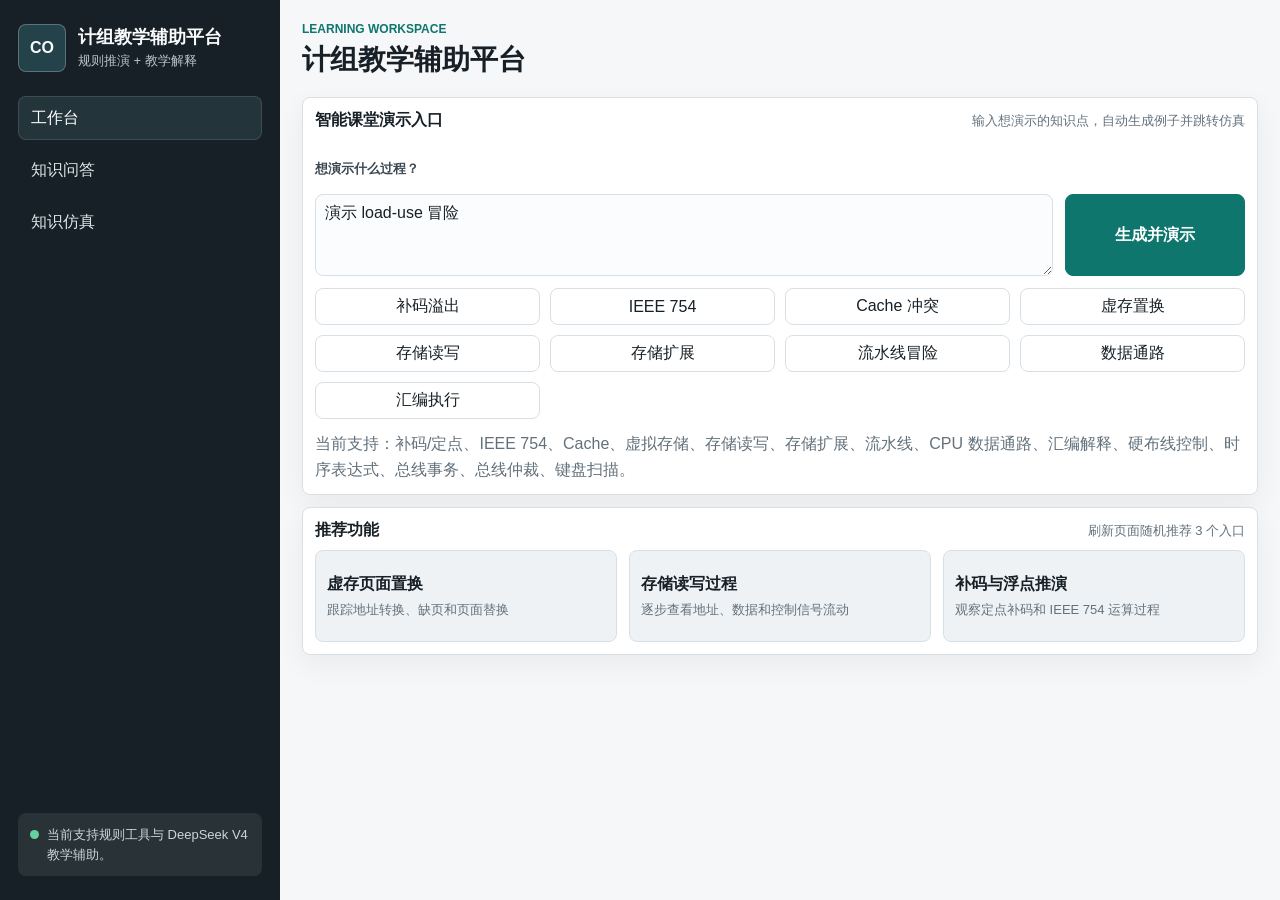
==== commit ad349b31: "Add reset and autoplay controls to simulations" ====
--- a/index.html
+++ b/index.html
@@ -4,7 +4,7 @@
     <meta charset="UTF-8" />
     <meta name="viewport" content="width=device-width, initial-scale=1.0" />
     <title>计组教学辅助平台</title>
-    <link rel="stylesheet" href="./styles.css?v=20260704-compact-sim" />
+    <link rel="stylesheet" href="./styles.css?v=20260705-sim-visual" />
   </head>
   <body>
     <div class="app-shell">
@@ -220,7 +220,7 @@
               <div class="form-grid">
                 <label>
                   <span class="field-label">地址序列</span>
-                  <textarea id="cacheAccesses" rows="4">0x00 0x04 0x08 0x00 0x10 0x00 0x14 0x04</textarea>
+                  <textarea id="cacheAccesses" rows="4">0x25 0x26 0x08 0x04 0x25 0x0B 0x34 0x25</textarea>
                 </label>
               </div>
               <input id="cacheMapping" type="hidden" value="direct" />
@@ -229,6 +229,7 @@
               <input id="cacheLines" type="hidden" value="4" />
               <input id="cacheBlockSize" type="hidden" value="4" />
               <input id="cacheAssociativity" type="hidden" value="2" />
+              <div id="cacheConfigNote" class="sim-config-note"></div>
               <button id="cacheRun" class="primary-button">运行直接映射仿真</button>
               <div class="button-row">
                 <button id="cachePrev" class="secondary-button">上一步</button>
@@ -292,6 +293,7 @@
 0 1 5
 1 0 7</textarea>
 
+              <div id="vmConfigNote" class="sim-config-note"></div>
               <button id="vmRun" class="primary-button">运行虚存仿真</button>
               <div class="button-row">
                 <button id="vmPrev" class="secondary-button">上一步</button>
@@ -450,12 +452,17 @@
 add x3, x1, x4
 sub x5, x3, x6</textarea>
               <button id="pipelineRun" class="primary-button">生成周期表</button>
+              <div class="button-row">
+                <button id="pipelinePrev" class="secondary-button">上一周期</button>
+                <button id="pipelineNext" class="secondary-button">下一周期</button>
+                <button id="pipelineAuto" class="secondary-button">自动演示</button>
+              </div>
             </div>
 
             <div class="panel result-panel">
               <div class="panel-title">
                 <h3>流水线表</h3>
-                <span>IF / ID / EX / MEM / WB</span>
+                <span id="pipelineStepCounter">IF / ID / EX / MEM / WB</span>
               </div>
               <div id="pipelineResult"></div>
             </div>
@@ -594,7 +601,7 @@
       </main>
     </div>
 
-    <script src="./src/core.js?v=20260704-storage-clarity"></script>
-    <script src="./src/app.js?v=20260705-demo-reset"></script>
+    <script src="./src/core.js?v=20260705-sim-visual"></script>
+    <script src="./src/app.js?v=20260705-sim-visual"></script>
   </body>
 </html>
--- a/styles.css
+++ b/styles.css
@@ -2659,3 +2659,409 @@
     min-height: 18px;
   }
 }
+
+/* ---- 仿真通用：二进制分色拆分 ---- */
+.bit-split {
+  display: inline-flex;
+  gap: 2px;
+  font-family: Consolas, "Courier New", monospace;
+  font-size: 14px;
+  letter-spacing: 1px;
+}
+
+.bit-seg {
+  display: inline-block;
+  padding: 1px 5px;
+  border-radius: 4px;
+  font-family: Consolas, "Courier New", monospace;
+  font-weight: 700;
+}
+
+.bit-seg.seg-tag {
+  background: var(--teal-soft);
+  color: #075e57;
+  border: 1px solid #9ed4c9;
+}
+
+.bit-seg.seg-index {
+  background: #e5eafb;
+  color: var(--indigo);
+  border: 1px solid #b9c5ec;
+}
+
+.bit-seg.seg-offset {
+  background: var(--amber-soft);
+  color: var(--amber);
+  border: 1px solid #ecd39b;
+}
+
+.bit-legend {
+  display: inline-flex;
+  gap: 10px;
+  font-size: 11px;
+  color: var(--muted);
+  align-items: center;
+  flex-wrap: wrap;
+}
+
+.bit-legend span {
+  display: inline-flex;
+  align-items: center;
+  gap: 4px;
+}
+
+.bit-dot {
+  display: inline-block;
+  width: 10px;
+  height: 10px;
+  border-radius: 3px;
+}
+
+.bit-dot.seg-tag {
+  background: var(--teal-soft);
+  border: 1px solid #9ed4c9;
+}
+
+.bit-dot.seg-index {
+  background: #e5eafb;
+  border: 1px solid #b9c5ec;
+}
+
+.bit-dot.seg-offset {
+  background: var(--amber-soft);
+  border: 1px solid #ecd39b;
+}
+
+.binary-split-bar {
+  display: flex;
+  align-items: center;
+  gap: 10px;
+  flex-wrap: wrap;
+  border: 1px solid var(--line);
+  border-radius: 8px;
+  background: var(--surface);
+  padding: 8px 10px;
+  margin-bottom: 8px;
+}
+
+.binary-split-bar strong {
+  font-family: Consolas, "Courier New", monospace;
+  font-size: 13px;
+}
+
+.bit-field code.bit-seg {
+  display: inline-block;
+  margin: 3px 0;
+  font-size: 13px;
+  letter-spacing: 1px;
+}
+
+/* ---- 仿真通用：统计条 ---- */
+.sim-stats {
+  display: flex;
+  flex-wrap: wrap;
+  gap: 6px;
+  margin: 8px 0;
+}
+
+.sim-stats .stat {
+  border: 1px solid var(--line);
+  border-radius: 999px;
+  background: var(--surface);
+  padding: 3px 10px;
+  font-size: 12px;
+  color: var(--text);
+}
+
+.sim-stats .stat.hit {
+  background: var(--green-soft);
+  color: var(--green);
+  border-color: #bcdcbe;
+}
+
+.sim-stats .stat.miss {
+  background: var(--amber-soft);
+  color: var(--amber);
+  border-color: #ecd39b;
+}
+
+.sim-stats .stat.total {
+  background: var(--teal-soft);
+  color: #075e57;
+  border-color: #9ed4c9;
+  font-weight: 700;
+}
+
+/* ---- 虚存置换过程总表 ---- */
+.vm-summary-table {
+  margin-top: 10px;
+}
+
+.vm-summary-table table th,
+.vm-summary-table table td {
+  text-align: center;
+  font-family: Consolas, "Courier New", monospace;
+  font-size: 12px;
+  padding: 5px 7px;
+}
+
+.vm-summary-table td.future,
+.vm-summary-table th.future {
+  color: #c2ccd3;
+  background: #fbfcfd;
+}
+
+.vm-summary-table td.current,
+.vm-summary-table th.current {
+  background: #eef4ff;
+  box-shadow: inset 0 0 0 1px var(--indigo);
+}
+
+.vm-summary-table td.changed:not(.future) {
+  font-weight: 700;
+  color: var(--indigo);
+}
+
+.vm-result-row td.hit:not(.future) {
+  color: var(--green);
+  font-weight: 700;
+}
+
+.vm-result-row td.miss:not(.future) {
+  color: var(--red);
+  font-weight: 700;
+}
+
+/* ---- 流水线逐周期推进 ---- */
+.stage-cell.pending {
+  background: #fbfcfd;
+  color: transparent;
+}
+
+th.pending {
+  color: #c2ccd3;
+}
+
+th.current-cycle {
+  background: #eef4ff;
+  color: var(--indigo);
+}
+
+td.stage-cell.current-cycle {
+  box-shadow: inset 0 0 0 2px var(--indigo);
+}
+
+/* ---- 存储读写：未到步骤的值 ---- */
+.value-pending {
+  color: #c2ccd3;
+  font-style: normal;
+  font-weight: 700;
+}
+
+/* ---- 默认配置说明 ---- */
+.sim-config-note {
+  border: 1px dashed #bccbd4;
+  border-radius: 8px;
+  background: #f8fafc;
+  padding: 8px 10px;
+  margin: 8px 0;
+  font-size: 12px;
+}
+
+.sim-config-note strong {
+  display: block;
+  font-size: 12px;
+  color: var(--teal);
+  margin-bottom: 4px;
+}
+
+.sim-config-note ul {
+  margin: 0;
+  padding-left: 16px;
+  color: var(--muted);
+  line-height: 1.6;
+}
+
+/* ---- 缓存：Tag 逐位对比 ---- */
+.tag-compare {
+  display: flex;
+  align-items: center;
+  gap: 6px;
+  flex-wrap: wrap;
+  margin: 4px 0;
+  font-size: 12px;
+}
+
+.tag-compare .cmp-op {
+  font-size: 16px;
+  font-weight: 700;
+  color: var(--muted);
+}
+
+.tag-compare .cmp-op.eq {
+  color: var(--green);
+}
+
+.tag-compare .cmp-op.neq {
+  color: var(--red);
+}
+
+.cmp-conclusion {
+  display: block;
+  line-height: 1.5;
+  font-size: 11px;
+}
+
+.cmp-conclusion.hit {
+  color: var(--green);
+}
+
+.cmp-conclusion.miss {
+  color: var(--amber);
+}
+
+/* ---- 缓存：Cache 行表格 ---- */
+.cache-line-table {
+  margin-top: 8px;
+}
+
+.cache-line-table table th,
+.cache-line-table table td {
+  text-align: center;
+  font-size: 12px;
+  padding: 5px 8px;
+}
+
+.cache-line-table tbody tr.current {
+  background: #eef4ff;
+  box-shadow: inset 0 0 0 1px var(--indigo);
+}
+
+.cache-line-table tbody tr.current th {
+  color: var(--indigo);
+}
+
+/* ---- 缓存：主存块对应地图 ---- */
+.block-map {
+  margin-top: 10px;
+}
+
+.block-map-grid {
+  display: grid;
+  gap: 4px;
+  margin-top: 6px;
+}
+
+.block-map-head {
+  text-align: center;
+  font-size: 11px;
+  font-weight: 700;
+  color: var(--muted);
+  padding: 2px 0;
+  border-radius: 4px;
+}
+
+.block-map-head.current-col {
+  background: #eef4ff;
+  color: var(--indigo);
+}
+
+.block-map-cell {
+  border: 1px solid var(--line);
+  border-radius: 6px;
+  background: var(--surface);
+  padding: 4px 6px;
+  text-align: center;
+}
+
+.block-map-cell strong {
+  display: block;
+  font-size: 11px;
+}
+
+.block-map-cell span {
+  display: block;
+  font-size: 10px;
+  color: var(--muted);
+  font-family: Consolas, "Courier New", monospace;
+}
+
+.block-map-cell.current-col {
+  background: #f4f8ff;
+  border-color: #b9c5ec;
+}
+
+.block-map-cell.resident {
+  background: var(--teal-soft);
+  border-color: #9ed4c9;
+}
+
+.block-map-cell.resident strong {
+  color: #075e57;
+}
+
+.block-map-cell.current {
+  box-shadow: 0 0 0 2px var(--indigo);
+  border-color: var(--indigo);
+}
+
+.block-map-legend {
+  display: flex;
+  gap: 12px;
+  flex-wrap: wrap;
+  margin-top: 6px;
+  font-size: 11px;
+  color: var(--muted);
+}
+
+.block-map-legend span {
+  display: inline-flex;
+  align-items: center;
+  gap: 4px;
+}
+
+.block-dot {
+  display: inline-block;
+  width: 10px;
+  height: 10px;
+  border-radius: 3px;
+  border: 1px solid var(--line);
+  background: var(--surface);
+}
+
+.block-dot.current {
+  border: 2px solid var(--indigo);
+}
+
+.block-dot.resident {
+  background: var(--teal-soft);
+  border-color: #9ed4c9;
+}
+
+.block-dot.current-col {
+  background: #f4f8ff;
+  border-color: #b9c5ec;
+}
+
+/* ---- 虚存：换出理由与页框角标 ---- */
+.victim-reason {
+  border-left: 3px solid var(--amber);
+  background: var(--amber-soft);
+  color: #7a5310;
+  border-radius: 0 8px 8px 0;
+  padding: 6px 10px;
+  margin: 8px 0;
+  font-size: 12px;
+  line-height: 1.5;
+}
+
+.frame-badge {
+  display: block;
+  margin-top: 3px;
+  font-size: 10px;
+  color: var(--muted);
+}
+
+.frame-cell.current .frame-badge {
+  color: inherit;
+}
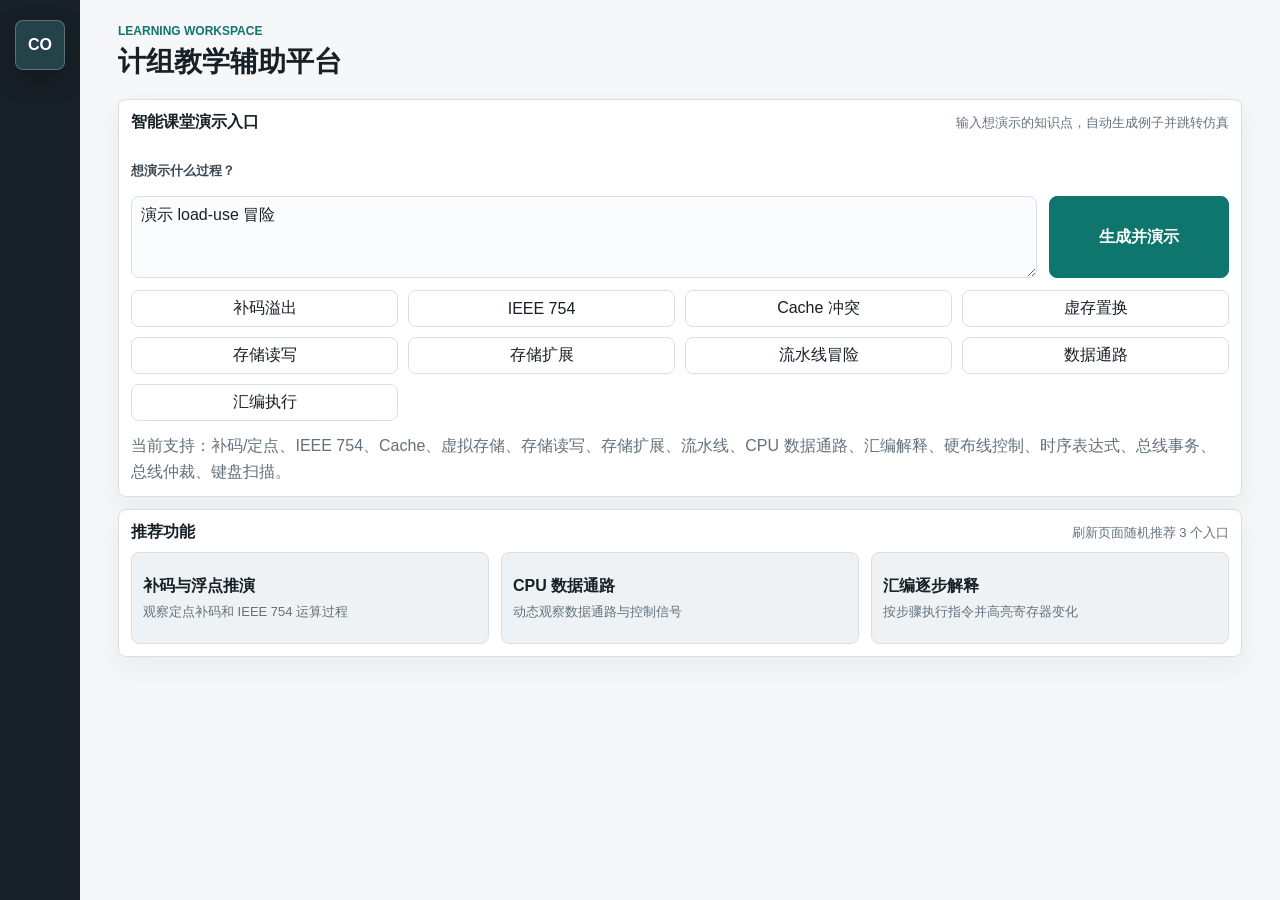
==== commit 58ea9b43: "feat: add interactive simulation refinements" ====
--- a/index.html
+++ b/index.html
@@ -4,13 +4,13 @@
     <meta charset="UTF-8" />
     <meta name="viewport" content="width=device-width, initial-scale=1.0" />
     <title>计组教学辅助平台</title>
-    <link rel="stylesheet" href="./styles.css?v=20260705-sim-visual" />
+    <link rel="stylesheet" href="./styles.css?v=20260706-multiply-trace" />
   </head>
-  <body>
+  <body class="sidebar-collapsed">
     <div class="app-shell">
       <aside class="sidebar" aria-label="功能导航">
         <div class="brand">
-          <div class="brand-mark">CO</div>
+          <button id="sidebarToggle" class="brand-mark sidebar-toggle" type="button" aria-label="展开导航" aria-expanded="false" title="展开导航" onclick="document.body.classList.toggle('sidebar-collapsed');this.setAttribute('aria-expanded', String(!document.body.classList.contains('sidebar-collapsed')));this.setAttribute('aria-label', document.body.classList.contains('sidebar-collapsed') ? '展开导航' : '收起导航');this.title = document.body.classList.contains('sidebar-collapsed') ? '展开导航' : '收起导航'">CO</button>
           <div>
             <h1>计组教学辅助平台</h1>
             <p>规则推演 + 教学解释</p>
@@ -601,7 +601,7 @@
       </main>
     </div>
 
-    <script src="./src/core.js?v=20260705-sim-visual"></script>
-    <script src="./src/app.js?v=20260705-sim-visual"></script>
+    <script src="./src/core.js?v=20260706-multiply-trace"></script>
+    <script src="./src/app.js?v=20260706-multiply-trace"></script>
   </body>
 </html>
--- a/styles.css
+++ b/styles.css
@@ -52,6 +52,11 @@
   height: 100vh;
   min-height: 0;
   overflow: hidden;
+  transition: grid-template-columns 0.18s ease;
+}
+
+body.sidebar-collapsed .app-shell {
+  grid-template-columns: 80px minmax(0, 1fr);
 }
 
 .sidebar {
@@ -64,6 +69,14 @@
   padding: 24px 18px;
   background: #172026;
   color: #f8fafc;
+  overflow: hidden;
+  transition: padding 0.18s ease, gap 0.18s ease;
+}
+
+body.sidebar-collapsed .sidebar {
+  align-items: center;
+  gap: 0;
+  padding: 20px 12px;
 }
 
 .brand {
@@ -71,6 +84,16 @@
   grid-template-columns: 48px 1fr;
   gap: 12px;
   align-items: center;
+  width: 100%;
+}
+
+body.sidebar-collapsed .brand {
+  grid-template-columns: 1fr;
+  justify-items: center;
+}
+
+body.sidebar-collapsed .brand > div {
+  display: none;
 }
 
 .brand-mark {
@@ -84,6 +107,28 @@
   font-weight: 800;
 }
 
+.sidebar-toggle {
+  appearance: none;
+  color: #ffffff;
+  transition: background 0.16s ease, border-color 0.16s ease, transform 0.16s ease;
+}
+
+.sidebar-toggle:hover {
+  border-color: rgba(255, 255, 255, 0.55);
+  background: #2d5964;
+}
+
+.sidebar-toggle:focus-visible {
+  outline: 3px solid rgba(102, 209, 158, 0.55);
+  outline-offset: 3px;
+}
+
+body.sidebar-collapsed .sidebar-toggle {
+  width: 50px;
+  height: 50px;
+  box-shadow: 0 10px 26px rgba(0, 0, 0, 0.22);
+}
+
 .brand h1 {
   margin: 0;
   font-size: 18px;
@@ -99,6 +144,11 @@
 .nav-list {
   display: grid;
   gap: 8px;
+  width: 100%;
+}
+
+body.sidebar-collapsed .nav-list {
+  display: none;
 }
 
 .nav-item {
@@ -130,6 +180,10 @@
   color: #cbd6dc;
   font-size: 13px;
   line-height: 1.5;
+}
+
+body.sidebar-collapsed .sidebar-note {
+  display: none;
 }
 
 .status-dot {
@@ -817,6 +871,12 @@
   white-space: nowrap;
 }
 
+#twos-sim .binary-value {
+  border: 1px solid var(--line);
+  background: #ffffff;
+  color: var(--text);
+}
+
 .status-good,
 .status-warn,
 .status-error {
@@ -1275,6 +1335,14 @@
   display: grid;
   gap: 6px;
   margin-top: 8px;
+}
+
+.memory-teaching-grid > .signal-explain-grid {
+  grid-column: 1 / -1;
+  grid-template-columns: repeat(3, minmax(0, 1fr));
+  margin-top: 2px;
+  padding-top: 10px;
+  border-top: 1px solid var(--line);
 }
 
 .signal-explain-grid div {
@@ -3065,3 +3133,3480 @@
 .frame-cell.current .frame-badge {
   color: inherit;
 }
+
+/* ---- 扩展仿真：新增 PPT 知识点统一工作台 ---- */
+.extended-sim-grid {
+  display: grid;
+  grid-template-columns: minmax(190px, 0.55fr) minmax(0, 1.15fr) minmax(230px, 0.72fr);
+  gap: 10px;
+  align-items: start;
+}
+
+.extended-board,
+.extended-side {
+  min-width: 0;
+  display: grid;
+  gap: 10px;
+}
+
+.extended-board {
+  border: 1px solid var(--line);
+  border-radius: 8px;
+  background: #fbfcfd;
+  padding: 10px;
+}
+
+.extended-node-grid {
+  display: grid;
+  grid-template-columns: repeat(auto-fit, minmax(128px, 1fr));
+  gap: 8px;
+}
+
+.extended-node {
+  min-height: 70px;
+  border: 1px solid var(--line);
+  border-radius: 8px;
+  background: #ffffff;
+  padding: 8px;
+  transition: border-color 0.18s ease, background 0.18s ease, box-shadow 0.18s ease, transform 0.18s ease;
+}
+
+.extended-node strong,
+.extended-node span {
+  display: block;
+}
+
+.extended-node strong {
+  margin-bottom: 4px;
+  color: var(--text);
+  font-size: 13px;
+}
+
+.extended-node span {
+  color: var(--muted);
+  line-height: 1.35;
+  font-size: 12px;
+}
+
+.extended-node.active {
+  border-color: var(--teal);
+  background: var(--teal-soft);
+  box-shadow: 0 0 0 3px rgba(15, 118, 110, 0.1);
+  transform: translateY(-1px);
+}
+
+.extended-metrics {
+  grid-template-columns: repeat(auto-fit, minmax(96px, 1fr));
+}
+
+.extended-side .table-wrap table th,
+.extended-side .table-wrap table td {
+  font-size: 12px;
+  padding: 6px 8px;
+}
+
+.extended-diagram {
+  border: 1px dashed #bccbd4;
+  border-radius: 8px;
+  background: #ffffff;
+  padding: 8px;
+  color: var(--muted);
+  line-height: 1.45;
+}
+
+.extended-animation {
+  border: 1px solid #d7e0e6;
+  border-radius: 8px;
+  background: linear-gradient(180deg, #ffffff 0%, #f7fafb 100%);
+  padding: 10px;
+  overflow: hidden;
+}
+
+.animation-heading {
+  display: flex;
+  justify-content: space-between;
+  gap: 12px;
+  align-items: baseline;
+  margin-bottom: 8px;
+}
+
+.animation-heading strong {
+  color: var(--text);
+  font-size: 13px;
+}
+
+.animation-heading span {
+  color: var(--muted);
+  font-size: 12px;
+  line-height: 1.35;
+  text-align: right;
+}
+
+.extended-scene {
+  display: block;
+  width: 100%;
+  height: auto;
+  min-height: 210px;
+}
+
+.scene-backbone {
+  stroke: #a6b7c2;
+  stroke-width: 8;
+  stroke-linecap: round;
+  opacity: 0.25;
+}
+
+.scene-link {
+  stroke: #aab8c1;
+  stroke-width: 1.8;
+  stroke-linecap: round;
+  opacity: 0.76;
+}
+
+.scene-link.active {
+  stroke: var(--teal);
+  stroke-width: 3;
+  opacity: 1;
+}
+
+.extended-scene marker path {
+  fill: #8ea0aa;
+}
+
+.scene-actor rect {
+  fill: #ffffff;
+  stroke: #cad6dd;
+  stroke-width: 1.2;
+  filter: drop-shadow(0 2px 5px rgba(15, 23, 42, 0.08));
+}
+
+.scene-actor.active rect {
+  fill: var(--teal-soft);
+  stroke: var(--teal);
+  stroke-width: 2;
+  animation: extendedActorPulse 1.2s ease-in-out infinite;
+}
+
+.scene-title {
+  fill: var(--text);
+  font-size: 12px;
+  font-weight: 700;
+}
+
+.scene-detail {
+  fill: var(--muted);
+  font-size: 10.5px;
+}
+
+.scene-token {
+  fill: #f59e0b;
+  stroke: #ffffff;
+  stroke-width: 2;
+  filter: drop-shadow(0 2px 5px rgba(245, 158, 11, 0.45));
+}
+
+.scene-token.token-1 {
+  fill: #2563eb;
+}
+
+.scene-token-label {
+  fill: #475569;
+  font-size: 10px;
+  font-weight: 700;
+}
+
+.animation-registers {
+  display: grid;
+  grid-template-columns: repeat(auto-fit, minmax(118px, 1fr));
+  gap: 6px;
+  margin-top: 8px;
+}
+
+.animation-registers span {
+  border: 1px solid var(--line);
+  border-radius: 8px;
+  background: #ffffff;
+  padding: 6px 8px;
+  color: var(--muted);
+  font-size: 11px;
+  line-height: 1.35;
+}
+
+.animation-registers strong {
+  display: block;
+  color: var(--text);
+  font-size: 11px;
+}
+
+@keyframes extendedActorPulse {
+  0%,
+  100% {
+    filter: drop-shadow(0 2px 5px rgba(15, 23, 42, 0.08));
+  }
+
+  50% {
+    filter: drop-shadow(0 0 10px rgba(15, 118, 110, 0.22));
+  }
+}
+
+.domain-stage {
+  position: relative;
+  min-height: 190px;
+  border: 1px solid #dbe5ea;
+  border-radius: 8px;
+  background: #f8fbfc;
+  padding: 10px;
+  overflow: hidden;
+}
+
+.domain-pills,
+.flag-register,
+.partial-products,
+.division-tape {
+  display: grid;
+  grid-template-columns: repeat(auto-fit, minmax(112px, 1fr));
+  gap: 6px;
+  margin-top: 8px;
+}
+
+.domain-pills span,
+.flag-register span,
+.partial-products span,
+.division-tape span {
+  border: 1px solid #d6e1e7;
+  border-radius: 8px;
+  background: #ffffff;
+  padding: 6px 8px;
+  color: var(--muted);
+  font-size: 11px;
+}
+
+.domain-pills strong,
+.flag-register strong {
+  display: block;
+  color: var(--text);
+}
+
+.domain-pills span.active,
+.partial-products span.active,
+.division-tape span.active {
+  border-color: var(--teal);
+  background: var(--teal-soft);
+  color: var(--text);
+}
+
+.multiply-registers {
+  display: grid;
+  grid-template-columns: repeat(auto-fit, minmax(180px, 1fr));
+  gap: 8px;
+}
+
+.multiply-register-card {
+  border: 1px solid #d6e1e7;
+  border-radius: 8px;
+  background: #ffffff;
+  padding: 10px;
+  min-height: 86px;
+  transition: border-color 0.18s ease, background 0.18s ease, box-shadow 0.18s ease;
+}
+
+.multiply-register-card strong,
+.multiply-register-card span,
+.multiply-register-card em {
+  display: block;
+}
+
+.multiply-register-card strong {
+  color: var(--text);
+  font-size: 12px;
+  line-height: 1.25;
+}
+
+.multiply-register-card span {
+  margin-top: 6px;
+  color: var(--text);
+  font-family: "SFMono-Regular", "Consolas", monospace;
+  font-size: 13px;
+  line-height: 1.25;
+  word-break: break-all;
+}
+
+.multiply-register-card em {
+  margin-top: 4px;
+  color: var(--muted);
+  font-style: normal;
+  font-size: 11px;
+  line-height: 1.3;
+}
+
+.multiply-trace {
+  display: grid;
+  grid-template-columns: repeat(auto-fit, minmax(132px, 1fr));
+  gap: 6px;
+  margin-top: 10px;
+}
+
+.multiply-trace span {
+  border: 1px solid #d6e1e7;
+  border-radius: 8px;
+  background: #ffffff;
+  padding: 7px 8px;
+  color: var(--muted);
+  font-size: 11px;
+  line-height: 1.25;
+}
+
+.multiply-trace strong,
+.multiply-trace em {
+  display: block;
+}
+
+.multiply-trace strong {
+  color: var(--text);
+}
+
+.multiply-trace em {
+  margin-top: 3px;
+  font-style: normal;
+}
+
+.multiply-trace span.done {
+  border-color: #bdd7d1;
+  background: #eef8f5;
+  color: #315a53;
+}
+
+.arch-svg {
+  width: 100%;
+  height: auto;
+  min-height: 210px;
+}
+
+.arch-svg text {
+  fill: var(--text);
+  font-size: 12px;
+}
+
+.device-box,
+.memory-bank,
+.cpu-shell,
+.register-cell {
+  fill: #ffffff;
+  stroke: #cbd7de;
+  stroke-width: 1.5;
+}
+
+.device-box.active,
+.memory-bank.active,
+.cpu-shell.active,
+.register-cell.active,
+.memory-slot.active {
+  fill: var(--teal-soft);
+  stroke: var(--teal);
+}
+
+.memory-slot {
+  fill: #eef3f6;
+  stroke: #d2dee4;
+}
+
+.data-path {
+  fill: none;
+  stroke: #9aaab4;
+  stroke-width: 3;
+  stroke-linecap: round;
+}
+
+.data-path.active {
+  stroke: var(--teal);
+}
+
+.moving-packet {
+  fill: #f59e0b;
+  stroke: #ffffff;
+  stroke-width: 2;
+}
+
+.history-simulator {
+  display: grid;
+  grid-template-columns: repeat(4, 1fr);
+  gap: 8px;
+}
+
+.history-era,
+.formula-station,
+.machine-block,
+.mq-register,
+.divider-register,
+.cycle-register,
+.bus-device {
+  border: 1px solid #d7e1e7;
+  border-radius: 8px;
+  background: #ffffff;
+  padding: 10px;
+  min-height: 64px;
+  transition: transform 0.18s ease, border-color 0.18s ease, background 0.18s ease;
+}
+
+.history-era.active,
+.formula-station.active,
+.machine-block.active,
+.mq-register.active,
+.divider-register.active,
+.cycle-register.active,
+.bus-device.active {
+  border-color: var(--teal);
+  background: var(--teal-soft);
+  transform: translateY(-1px);
+}
+
+.era-icon {
+  width: 38px;
+  height: 38px;
+  border-radius: 50%;
+  margin-bottom: 8px;
+  background: #dbe5ea;
+}
+
+.era-icon.tube {
+  border-radius: 18px 18px 8px 8px;
+  background: #f59e0b;
+}
+
+.era-icon.transistor {
+  clip-path: polygon(50% 0, 100% 100%, 0 100%);
+  background: #2563eb;
+}
+
+.era-icon.ic,
+.era-icon.chip {
+  border-radius: 8px;
+  background: repeating-linear-gradient(90deg, #0f766e, #0f766e 6px, #99f6e4 6px, #99f6e4 10px);
+}
+
+.metric-bars {
+  display: grid;
+  gap: 8px;
+  margin-top: 12px;
+}
+
+.metric-bars span {
+  position: relative;
+  height: 22px;
+  border-radius: 8px;
+  background: #e7eef2;
+  overflow: hidden;
+}
+
+.metric-bars span::before {
+  content: "";
+  position: absolute;
+  inset: 0 auto 0 0;
+  width: var(--bar);
+  background: linear-gradient(90deg, #14b8a6, #2563eb);
+}
+
+.metric-bars strong {
+  position: relative;
+  z-index: 1;
+  margin-left: 8px;
+  color: var(--text);
+  font-size: 11px;
+  line-height: 22px;
+}
+
+.formula-machine,
+.multiply-unit,
+.divider-unit {
+  display: grid;
+  grid-template-columns: repeat(auto-fit, minmax(96px, 1fr));
+  gap: 8px;
+}
+
+.animated-counter {
+  display: grid;
+  grid-template-columns: 1fr 1fr;
+  gap: 8px;
+  margin-top: 10px;
+}
+
+.animated-counter div,
+.decoder-window,
+.micro-decoder,
+.pipeline-metrics {
+  border: 1px solid #d6e1e7;
+  border-radius: 8px;
+  background: #ffffff;
+  padding: 10px;
+}
+
+.encoding-board,
+.float-word,
+.micro-word {
+  display: grid;
+  gap: 8px;
+}
+
+.bit-strip {
+  display: grid;
+  grid-template-columns: 76px 1fr;
+  align-items: center;
+  gap: 8px;
+}
+
+.bit-strip div {
+  display: flex;
+  flex-wrap: wrap;
+  gap: 4px;
+}
+
+.bit-strip span {
+  min-width: 22px;
+  text-align: center;
+  border: 1px solid #d5e0e6;
+  border-radius: 6px;
+  background: #ffffff;
+  padding: 4px 0;
+  font-family: Consolas, monospace;
+}
+
+.bit-strip span.active,
+.full-adder-cell.active,
+.float-field-row.active,
+.micro-field.active,
+.pipeline-cell.active {
+  border-color: var(--teal);
+  background: var(--teal-soft);
+}
+
+.sign-magnitude-widget,
+.mantissa-align {
+  display: flex;
+  gap: 8px;
+  align-items: center;
+  margin-top: 10px;
+}
+
+.sign-magnitude-widget span,
+.mantissa-align span {
+  border: 1px solid #d7e1e7;
+  border-radius: 8px;
+  background: #ffffff;
+  padding: 8px 10px;
+  font-size: 12px;
+}
+
+.alu-array {
+  display: grid;
+  grid-template-columns: repeat(auto-fit, minmax(86px, 1fr));
+  gap: 6px;
+}
+
+.full-adder-cell {
+  border: 1px solid #d7e1e7;
+  border-radius: 8px;
+  background: #ffffff;
+  padding: 8px;
+  min-height: 74px;
+}
+
+.full-adder-cell strong,
+.full-adder-cell span,
+.full-adder-cell em {
+  display: block;
+  font-size: 11px;
+  font-style: normal;
+}
+
+.divider-symbol {
+  align-self: center;
+  text-align: center;
+  color: var(--teal);
+  font-size: 22px;
+  font-weight: 800;
+}
+
+.float-field-row,
+.micro-field {
+  display: grid;
+  grid-template-columns: 92px repeat(3, 1fr);
+  gap: 6px;
+  border: 1px solid #d7e1e7;
+  border-radius: 8px;
+  background: #ffffff;
+  padding: 7px;
+  font-size: 11px;
+}
+
+.mantissa-align i {
+  position: relative;
+  flex: 1;
+  height: 8px;
+  border-radius: 999px;
+  background: #dce7ed;
+}
+
+.mantissa-align i::before {
+  content: "";
+  position: absolute;
+  inset: 0 auto 0 0;
+  width: var(--shift);
+  border-radius: inherit;
+  background: #2563eb;
+}
+
+.memory-pyramid {
+  display: grid;
+  gap: 8px;
+  justify-items: center;
+}
+
+.pyramid-tier {
+  width: var(--w);
+  border: 1px solid #d7e1e7;
+  border-radius: 8px;
+  background: #ffffff;
+  padding: 8px;
+  text-align: center;
+}
+
+.pyramid-tier.active,
+.dram-cell .active,
+.sram-cell .active,
+.cache-line.active,
+.main-memory.active,
+.tlb-stage .active,
+.instruction-field.active,
+.datapath-node.active,
+.ea-calculator .active,
+.cycle-memory.active,
+.control-mode-stage .active,
+.microprogram-stage .active,
+.display-panel.active,
+.disk-buffer.active,
+.raid-stage .active,
+.ssd-stage .active,
+.io-overview-stage .active,
+.polling-stage .active,
+.interrupt-stage .active,
+.dma-stage .active,
+.channel-stage .active {
+  border-color: var(--teal);
+  background: var(--teal-soft);
+}
+
+.memory-request-line {
+  position: relative;
+  height: 32px;
+  margin-top: 12px;
+  border-radius: 999px;
+  background: #e4edf2;
+}
+
+.memory-request-line i {
+  position: absolute;
+  top: 7px;
+  left: var(--x);
+  width: 18px;
+  height: 18px;
+  border-radius: 50%;
+  background: #f59e0b;
+}
+
+.memory-request-line span {
+  position: absolute;
+  left: 14px;
+  top: 8px;
+  color: var(--muted);
+  font-size: 11px;
+}
+
+.dram-cell,
+.sram-cell,
+.cache-write-stage,
+.tlb-stage,
+.ea-calculator,
+.control-mode-stage,
+.disk-stage,
+.io-overview-stage,
+.polling-stage,
+.interrupt-stage,
+.dma-stage,
+.channel-stage {
+  position: relative;
+  min-height: 180px;
+}
+
+.word-line,
+.bit-line,
+.sense-amp,
+.refresh-loop,
+.capacitor,
+.latch,
+.bitline-pair,
+.cpu-write,
+.main-memory,
+.write-arrow,
+.tlb-stage > div,
+.ea-calculator > div,
+.control-mode-stage > div,
+.io-overview-stage > div,
+.polling-stage > div,
+.interrupt-stage > div,
+.dma-stage > div,
+.channel-stage > div {
+  position: absolute;
+  border: 1px solid #d7e1e7;
+  border-radius: 8px;
+  background: #ffffff;
+  padding: 8px;
+  font-size: 12px;
+}
+
+.word-line { left: 20px; top: 24px; width: 160px; }
+.bit-line { left: 245px; top: 24px; width: 150px; }
+.capacitor { left: 105px; top: 92px; width: 110px; height: 82px; text-align: center; }
+.sense-amp { left: 295px; top: 102px; width: 140px; }
+.refresh-loop { left: 470px; top: 86px; width: 130px; }
+.capacitor i { display: block; width: 34px; height: 48px; margin: 4px auto; border: 4px solid #2563eb; border-top: 0; border-radius: 0 0 16px 16px; }
+.latch { left: 180px; top: 74px; width: 160px; display: flex; justify-content: space-around; }
+.bitline-pair { left: 390px; top: 72px; width: 125px; display: flex; justify-content: space-around; }
+
+.cache-write-stage {
+  display: grid;
+  grid-template-columns: 90px 1fr 110px;
+  align-items: center;
+  gap: 12px;
+  min-height: 130px;
+}
+
+.cache-write-stage > div {
+  position: static;
+}
+
+.cache-line {
+  display: grid;
+  grid-template-columns: repeat(4, 1fr);
+  gap: 6px;
+  border: 1px solid #d7e1e7;
+  border-radius: 8px;
+  background: #ffffff;
+  padding: 8px;
+}
+
+.cache-line span {
+  border-radius: 6px;
+  background: #eef4f7;
+  padding: 8px 4px;
+  text-align: center;
+}
+
+.cache-line .dirty.active {
+  background: #fef3c7;
+  color: #92400e;
+}
+
+.write-arrow {
+  height: 8px;
+  background: linear-gradient(90deg, var(--teal), #f59e0b);
+}
+
+.cache-locality-stage,
+.bus-structure-stage,
+.display-stage,
+.raid-stage,
+.ssd-stage {
+  min-height: 180px;
+}
+
+.address-stream {
+  display: flex;
+  flex-wrap: wrap;
+  gap: 6px;
+}
+
+.address-stream span,
+.cache-lines div {
+  border: 1px solid #d7e1e7;
+  border-radius: 8px;
+  background: #ffffff;
+  padding: 7px 9px;
+  font-size: 11px;
+}
+
+.address-stream span.hit {
+  background: #ecfdf5;
+}
+
+.address-stream span.miss {
+  background: #fff7ed;
+}
+
+.address-stream span.active {
+  border-color: var(--teal);
+  background: var(--teal-soft);
+}
+
+.cache-lines {
+  display: grid;
+  grid-template-columns: repeat(4, 1fr);
+  gap: 8px;
+  margin-top: 10px;
+}
+
+.hit-rate-gauge {
+  width: 118px;
+  height: 118px;
+  margin: 12px auto 0;
+  border-radius: 50%;
+  display: grid;
+  place-items: center;
+  background: conic-gradient(var(--teal) var(--rate), #e5edf1 0);
+}
+
+.hit-rate-gauge strong {
+  display: grid;
+  place-items: center;
+  width: 78px;
+  height: 78px;
+  border-radius: 50%;
+  background: #ffffff;
+}
+
+.tlb-stage .address-split { left: 16px; top: 24px; width: 145px; }
+.tlb-box { left: 200px; top: 30px; width: 105px; }
+.page-table-box { left: 350px; top: 30px; width: 105px; }
+.disk-page { left: 500px; top: 90px; width: 130px; }
+.physical-address { left: 350px; top: 150px; width: 180px; }
+
+.instruction-word,
+.micro-word {
+  display: flex;
+  gap: 6px;
+}
+
+.instruction-field {
+  flex: var(--grow);
+  min-width: 72px;
+  border: 1px solid #d7e1e7;
+  border-radius: 8px;
+  background: #ffffff;
+  padding: 8px;
+}
+
+.datapath-map {
+  position: relative;
+  min-height: 210px;
+}
+
+.datapath-node {
+  position: absolute;
+  border: 1px solid #d7e1e7;
+  border-radius: 8px;
+  background: #ffffff;
+  padding: 8px;
+  min-width: 82px;
+  text-align: center;
+}
+
+.datapath-node.control { left: 290px; top: 12px; }
+.datapath-node.reg { left: 70px; top: 80px; }
+.datapath-node.alu { left: 290px; top: 80px; }
+.datapath-node.shifter { left: 410px; top: 80px; }
+.datapath-node.mem { left: 530px; top: 80px; }
+.datapath-node.pc { left: 70px; top: 155px; }
+.datapath-node.io { left: 530px; top: 155px; }
+.datapath-node.flags { left: 290px; top: 155px; }
+.datapath-bus {
+  position: absolute;
+  left: 60px;
+  right: 60px;
+  top: 125px;
+  height: 8px;
+  border-radius: 999px;
+  background: #dce7ed;
+}
+
+.datapath-bus.active {
+  background: linear-gradient(90deg, #2563eb, var(--teal));
+}
+
+.ea-source { top: 26px; width: 115px; text-align: center; }
+.ea-source:nth-child(1) { left: 35px; }
+.ea-source:nth-child(2) { left: 185px; }
+.ea-operator { left: 345px; top: 70px; width: 120px; text-align: center; }
+.ea-memory { left: 510px; top: 28px; width: 120px; text-align: center; }
+.ea-result { left: 380px; top: 150px; width: 170px; text-align: center; }
+
+.clock-dial {
+  display: grid;
+  place-items: center;
+  width: 70px;
+  height: 70px;
+  border: 5px solid var(--teal);
+  border-radius: 50%;
+  margin: 0 auto 12px;
+  background: #ffffff;
+}
+
+.cpu-cycle-stage {
+  display: grid;
+  grid-template-columns: repeat(4, 1fr);
+  gap: 8px;
+}
+
+.cycle-memory {
+  border: 1px solid #d7e1e7;
+  border-radius: 8px;
+  background: #ffffff;
+  padding: 10px;
+  text-align: center;
+}
+
+.waveform {
+  left: 18px;
+  top: 36px;
+  width: 170px;
+}
+
+.waveform i {
+  display: inline-block;
+  width: 25px;
+  height: 18px;
+  border-top: 3px solid #2563eb;
+  border-right: 3px solid #2563eb;
+  margin-left: 6px;
+}
+
+.decoder-block { left: 235px; top: 38px; width: 110px; }
+.logic-block { left: 390px; top: 82px; width: 130px; }
+.datapath-block { left: 225px; top: 150px; width: 170px; }
+
+.micro-field {
+  flex: 1;
+  grid-template-columns: 1fr;
+  min-width: 120px;
+}
+
+.micro-decoder {
+  display: grid;
+  grid-template-columns: repeat(3, 1fr);
+  gap: 8px;
+  margin-top: 10px;
+}
+
+.microprogram-stage {
+  display: grid;
+  grid-template-columns: 1.1fr 0.8fr 0.8fr;
+  gap: 8px;
+}
+
+.control-store {
+  display: grid;
+  gap: 5px;
+}
+
+.control-store div,
+.mir-register,
+.car-register,
+.datapath-fire {
+  border: 1px solid #d7e1e7;
+  border-radius: 8px;
+  background: #ffffff;
+  padding: 7px;
+  font-size: 11px;
+}
+
+.bus-structure-stage {
+  display: grid;
+  grid-template-columns: 90px 1fr 90px 90px;
+  align-items: center;
+  gap: 10px;
+}
+
+.bus-lanes {
+  display: grid;
+  gap: 8px;
+}
+
+.bus-lanes span {
+  display: block;
+  height: 30px;
+  border-radius: 999px;
+  background: #dce7ed;
+  padding: 7px 12px;
+  font-size: 11px;
+}
+
+.bus-lanes span.active {
+  background: linear-gradient(90deg, var(--teal), #2563eb);
+  color: #ffffff;
+}
+
+.display-stage {
+  display: grid;
+  grid-template-columns: 190px 1fr;
+  gap: 16px;
+  align-items: center;
+}
+
+.frame-buffer {
+  display: grid;
+  grid-template-columns: repeat(8, 1fr);
+  gap: 3px;
+  padding: 10px;
+  border: 1px solid #d7e1e7;
+  border-radius: 8px;
+  background: #ffffff;
+}
+
+.frame-buffer span {
+  aspect-ratio: 1;
+  border-radius: 3px;
+  background: #e2e8f0;
+}
+
+.frame-buffer span.lit {
+  background: #14b8a6;
+}
+
+.scanline {
+  position: absolute;
+  left: 10px;
+  width: 190px;
+  height: 3px;
+  top: calc(30px + var(--scan));
+  background: #f59e0b;
+}
+
+.display-panel {
+  border: 1px solid #d7e1e7;
+  border-radius: 8px;
+  background: #0f172a;
+  color: #d1fae5;
+  padding: 56px 20px;
+  text-align: center;
+}
+
+.disk-stage {
+  min-height: 195px;
+}
+
+.disk-platter {
+  position: absolute;
+  left: 72px;
+  top: 8px;
+  width: 150px;
+  height: 150px;
+  border-radius: 50%;
+  background: radial-gradient(circle, #f8fafc 0 13%, #cbd5e1 14% 15%, #f1f5f9 16% 34%, #cbd5e1 35% 36%, #f8fafc 37% 58%, #cbd5e1 59% 60%, #e2e8f0 61% 100%);
+  border: 2px solid #94a3b8;
+}
+
+.disk-platter.spinning {
+  animation: platterSpin 2.2s linear infinite;
+}
+
+.disk-platter .sector {
+  position: absolute;
+  left: 75px;
+  top: 9px;
+  width: 50px;
+  height: 67px;
+  background: rgba(245, 158, 11, 0.32);
+  clip-path: polygon(0 0, 100% 16%, 38% 100%);
+  transform-origin: 0 64px;
+}
+
+.disk-platter .sector.active {
+  background: rgba(245, 158, 11, 0.72);
+}
+
+.disk-arm {
+  position: absolute;
+  left: 190px;
+  top: 72px;
+  width: 150px;
+  height: 18px;
+  transform-origin: 0 50%;
+  transform: rotate(var(--seek));
+  transition: transform 0.3s ease;
+}
+
+.disk-arm span {
+  display: block;
+  height: 100%;
+  border-radius: 999px;
+  background: #475569;
+}
+
+.disk-buffer {
+  position: absolute;
+  right: 40px;
+  top: 65px;
+  border: 1px solid #d7e1e7;
+  border-radius: 8px;
+  background: #ffffff;
+  padding: 24px 20px;
+}
+
+.raid-stage,
+.ssd-stage {
+  display: grid;
+  grid-template-columns: repeat(4, 1fr);
+  gap: 10px;
+}
+
+.raid-disk,
+.ssd-block,
+.ftl-map,
+.raid-rebuild {
+  border: 1px solid #d7e1e7;
+  border-radius: 8px;
+  background: #ffffff;
+  padding: 10px;
+  min-height: 92px;
+}
+
+.raid-disk span,
+.ssd-block span,
+.ccw-list span,
+.stack-frame span {
+  display: block;
+  margin-top: 5px;
+  border-radius: 6px;
+  background: #eef4f7;
+  padding: 5px;
+  font-size: 11px;
+}
+
+.ssd-block span.written {
+  background: #d1fae5;
+}
+
+.io-cpu { left: 20px; top: 82px; }
+.io-address { left: 140px; top: 42px; width: 130px; }
+.io-wire { left: 305px; top: 92px; width: 150px; display: flex; gap: 4px; }
+.io-wire span { height: 6px; flex: 1; background: #2563eb; border-radius: 999px; }
+.handshake-box { left: 310px; top: 142px; width: 120px; }
+.io-device { right: 25px; top: 82px; width: 100px; }
+
+.poll-cpu { left: 28px; top: 84px; width: 120px; }
+.poll-loop { left: 190px; top: 42px; width: 260px; display: flex; flex-wrap: wrap; gap: 5px; }
+.poll-loop span { width: 25px; height: 25px; border-radius: 50%; display: grid; place-items: center; background: #e2e8f0; }
+.poll-loop span.active { background: var(--teal); color: #ffffff; }
+.status-register { right: 48px; top: 70px; width: 130px; }
+.data-register { right: 48px; top: 145px; width: 130px; }
+
+.irq-device { left: 20px; top: 40px; width: 110px; }
+.irq-line { left: 135px; top: 72px; width: 190px; height: 8px; border-radius: 999px; padding: 0; background: #dce7ed; }
+.irq-line.active { background: linear-gradient(90deg, #f59e0b, var(--teal)); }
+.irq-cpu { left: 340px; top: 45px; width: 90px; }
+.stack-frame { left: 245px; top: 130px; width: 90px; }
+.vector-table { left: 455px; top: 40px; width: 105px; }
+.isr-box { left: 470px; top: 140px; width: 90px; }
+
+.dma-cpu { left: 20px; top: 35px; width: 90px; }
+.dma-controller { left: 145px; top: 75px; width: 110px; }
+.dma-bus { left: 290px; top: 112px; width: 180px; height: 24px; }
+.dma-memory { right: 40px; top: 36px; width: 120px; }
+.dma-device { right: 40px; top: 150px; width: 120px; }
+.dma-irq { left: 145px; top: 160px; width: 110px; }
+
+.channel-cpu { left: 18px; top: 40px; width: 90px; }
+.ccw-list { left: 140px; top: 28px; width: 120px; }
+.channel-processor { left: 300px; top: 80px; width: 130px; }
+.device-controller { right: 46px; top: 50px; width: 130px; }
+.channel-memory { right: 46px; top: 145px; width: 130px; }
+.channel-irq { left: 140px; top: 162px; width: 120px; }
+
+.pipeline-grid {
+  display: grid;
+  grid-template-columns: 44px repeat(10, minmax(34px, 1fr));
+  gap: 4px;
+  font-size: 10px;
+}
+
+.pipeline-head,
+.pipeline-inst,
+.pipeline-cell {
+  min-height: 26px;
+  border-radius: 6px;
+  display: grid;
+  place-items: center;
+}
+
+.pipeline-head {
+  color: var(--muted);
+}
+
+.pipeline-inst {
+  background: #e8f0f4;
+  color: var(--text);
+  font-weight: 700;
+}
+
+.pipeline-cell {
+  border: 1px solid #d7e1e7;
+  background: #ffffff;
+}
+
+.pipeline-cell.filled {
+  background: #eff6ff;
+}
+
+@keyframes platterSpin {
+  to {
+    transform: rotate(360deg);
+  }
+}
+
+@media (max-width: 1320px) {
+  .extended-sim-grid {
+    grid-template-columns: 1fr;
+  }
+
+  .animation-heading {
+    display: grid;
+  }
+
+  .animation-heading span {
+    text-align: left;
+  }
+}
+
+/* ---- 仿真工作区布局重构：减少嵌套滚动和狭小结果区 ---- */
+.main-content {
+  overflow: auto;
+  padding: 24px clamp(22px, 3vw, 38px);
+}
+
+.page-section.active {
+  min-height: calc(100vh - 48px);
+}
+
+#simulation.page-section.active {
+  display: block;
+  height: auto;
+  min-height: calc(100vh - 48px);
+  overflow: visible;
+}
+
+#simulation .section-heading {
+  position: sticky;
+  top: 0;
+  z-index: 5;
+  margin: -24px calc(clamp(22px, 3vw, 38px) * -1) 16px;
+  padding: 22px clamp(22px, 3vw, 38px) 12px;
+  background: rgba(246, 247, 249, 0.96);
+  backdrop-filter: blur(8px);
+}
+
+.simulation-catalog.active {
+  overflow: visible;
+  grid-template-columns: repeat(auto-fill, minmax(250px, 1fr));
+  gap: 14px;
+  padding-bottom: 36px;
+}
+
+.simulation-card {
+  min-height: 150px;
+  padding: 16px;
+}
+
+.sim-panel.active {
+  display: block;
+  height: auto;
+  min-height: 0;
+  overflow: visible;
+}
+
+#simulation .two-column,
+#simulation .assembly-layout,
+#simulation .datapath-layout {
+  height: auto;
+  min-height: 0;
+  overflow: visible;
+  align-items: start;
+  gap: 16px;
+}
+
+#simulation .two-column {
+  grid-template-columns: minmax(260px, 320px) minmax(0, 1fr);
+  grid-template-rows: auto;
+}
+
+#simulation .two-column > .panel,
+#simulation .two-column > .result-panel,
+#simulation .assembly-layout > .panel,
+#simulation .datapath-layout > .panel {
+  overflow: visible;
+}
+
+#simulation .two-column > .panel:first-child,
+#simulation .assembly-layout > .panel:first-child,
+#simulation .datapath-layout > .panel:first-child {
+  max-height: none;
+  overflow: visible;
+}
+
+#simulation .panel {
+  padding: 16px;
+}
+
+#simulation .result-panel {
+  min-height: 560px;
+}
+
+#simulation .result-panel > div:last-child,
+#twosResult,
+#floatResult,
+#cacheResult,
+#vmResult,
+#memoryAccessResult,
+#memoryExpansionResult,
+#pipelineResult,
+#assemblyLog,
+#hardwireResult,
+#controlExpressionResult,
+#busTransactionResult,
+#busArbitrationResult,
+#keyboardResult {
+  overflow: visible;
+}
+
+#simulation textarea {
+  min-height: 80px;
+  max-height: none;
+}
+
+#simulation .form-grid {
+  grid-template-columns: 1fr;
+  gap: 10px;
+}
+
+#simulation .button-row,
+#simulation .datapath-controls {
+  grid-template-columns: repeat(2, minmax(0, 1fr));
+  gap: 8px;
+}
+
+.extended-sim-panel > .two-column {
+  grid-template-columns: minmax(280px, 320px) minmax(0, 1fr) !important;
+}
+
+.extended-sim-panel > .two-column > .panel:first-child {
+  position: sticky;
+  top: 92px;
+  align-self: start;
+}
+
+.extended-sim-panel > .two-column > .result-panel {
+  min-height: 760px;
+}
+
+.extended-result {
+  overflow: visible;
+}
+
+.extended-sim-grid {
+  grid-template-columns: minmax(190px, 0.3fr) minmax(0, 0.7fr);
+  grid-template-areas:
+    "steps board"
+    "side side";
+  gap: 16px;
+  align-items: start;
+}
+
+.extended-stepper {
+  grid-area: steps;
+  position: sticky;
+  top: 92px;
+  max-height: calc(100vh - 120px);
+  overflow: auto;
+}
+
+.extended-board {
+  grid-area: board;
+  padding: 16px;
+}
+
+.extended-side {
+  grid-area: side;
+  grid-template-columns: minmax(260px, 0.34fr) minmax(0, 0.66fr);
+  align-items: start;
+}
+
+.extended-side .table-wrap {
+  overflow: visible;
+}
+
+.domain-animation {
+  padding: 14px;
+}
+
+.domain-stage {
+  min-height: 360px;
+  padding: 16px;
+}
+
+.domain-stage .arch-svg,
+.domain-stage .extended-scene {
+  min-height: 320px;
+}
+
+.history-simulator,
+.formula-machine,
+.multiply-unit,
+.divider-unit,
+.cache-lines,
+.raid-stage,
+.ssd-stage {
+  gap: 12px;
+}
+
+.disk-stage {
+  min-height: 340px;
+}
+
+.disk-platter {
+  left: 72px;
+  top: 30px;
+  width: 230px;
+  height: 230px;
+}
+
+.disk-platter .sector {
+  left: 115px;
+  top: 14px;
+  width: 76px;
+  height: 103px;
+  transform-origin: 0 100px;
+}
+
+.disk-arm {
+  left: 265px;
+  top: 138px;
+  width: 215px;
+}
+
+.disk-buffer {
+  right: 70px;
+  top: 125px;
+  padding: 30px 26px;
+}
+
+.display-stage,
+.pipeline-domain .domain-stage {
+  min-height: 360px;
+}
+
+.pipeline-grid {
+  font-size: 12px;
+}
+
+.pipeline-head,
+.pipeline-inst,
+.pipeline-cell {
+  min-height: 34px;
+}
+
+@media (max-width: 980px) {
+  #simulation .two-column,
+  .extended-sim-panel > .two-column {
+    grid-template-columns: 1fr !important;
+  }
+
+  .extended-sim-panel > .two-column > .panel:first-child,
+  .extended-stepper {
+    position: static;
+    max-height: none;
+  }
+
+  .extended-sim-grid {
+    grid-template-columns: 1fr;
+    grid-template-areas:
+      "board"
+      "steps"
+      "side";
+  }
+
+  .extended-side {
+    grid-template-columns: 1fr;
+  }
+}
+
+/* ---- 仿真工作区：统一恢复上下结构，提升可读性 ---- */
+#simulation.page-section.active {
+  display: block;
+  height: auto;
+  min-height: calc(100vh - 48px);
+  overflow: visible;
+}
+
+#simulation .section-heading {
+  position: static;
+  margin: 0 0 10px;
+  padding: 0;
+  background: transparent;
+  backdrop-filter: none;
+}
+
+#simulation .section-heading h2 {
+  font-size: 22px;
+}
+
+#simulation .sim-tabs {
+  display: flex;
+  flex-wrap: wrap;
+  gap: 6px;
+  margin-bottom: 12px;
+}
+
+#simulation .sim-tab {
+  min-height: 30px;
+  padding: 5px 9px;
+  font-size: 13px;
+}
+
+#simulation .sim-panel.active,
+#twos-sim.active {
+  display: block;
+  height: auto;
+  min-height: 0;
+  overflow: visible;
+}
+
+#simulation .section-subheading {
+  margin-bottom: 10px;
+}
+
+#simulation .section-subheading h3 {
+  font-size: 20px;
+}
+
+#simulation .concept-note {
+  margin-top: 6px;
+  padding: 8px 10px;
+}
+
+#simulation .two-column,
+#simulation .assembly-layout,
+#simulation .datapath-layout,
+.extended-sim-panel > .two-column {
+  display: grid;
+  grid-template-columns: 1fr !important;
+  grid-template-rows: auto;
+  gap: 10px;
+  height: auto;
+  min-height: 0;
+  align-items: stretch;
+  overflow: visible;
+}
+
+#simulation .two-column + .two-column {
+  margin-top: 12px;
+}
+
+#simulation .assembly-layout .wide,
+#simulation .datapath-layout .wide,
+#simulation .datapath-visual-panel {
+  grid-column: 1;
+  grid-row: auto;
+}
+
+#simulation .panel {
+  padding: 12px;
+}
+
+#simulation .two-column > .panel,
+#simulation .two-column > .result-panel,
+#simulation .assembly-layout > .panel,
+#simulation .datapath-layout > .panel {
+  min-height: 0;
+  max-height: none;
+  overflow: visible;
+}
+
+#simulation .two-column > .panel:first-child,
+#simulation .assembly-layout > .panel:first-child,
+#simulation .datapath-layout > .panel:first-child,
+.extended-sim-panel > .two-column > .panel:first-child {
+  position: static;
+  max-height: none;
+  overflow: visible;
+}
+
+#simulation .result-panel,
+.extended-sim-panel > .two-column > .result-panel {
+  min-height: 430px;
+}
+
+#simulation .panel-title {
+  margin-bottom: 8px;
+}
+
+#simulation .panel-title h3 {
+  font-size: 17px;
+}
+
+#simulation .panel-title span {
+  font-size: 12px;
+}
+
+#simulation .form-grid {
+  grid-template-columns: repeat(auto-fit, minmax(150px, 1fr));
+  gap: 8px;
+  align-items: end;
+}
+
+#simulation .form-grid label:has(textarea),
+#simulation .form-grid label:has(.field-hint),
+#simulation .form-grid > .field-hint {
+  grid-column: 1 / -1;
+}
+
+#simulation input,
+#simulation select,
+#simulation textarea {
+  min-height: 38px;
+  padding: 7px 9px;
+}
+
+#simulation textarea {
+  min-height: 70px;
+  max-height: 150px;
+}
+
+#pipelineCode,
+#assemblyCode,
+#datapathCode {
+  min-height: 118px;
+}
+
+#simulation .primary-button,
+#simulation .secondary-button {
+  min-height: 38px;
+  padding: 8px 10px;
+}
+
+#simulation .button-row,
+#simulation .datapath-controls {
+  grid-template-columns: repeat(auto-fit, minmax(112px, 1fr));
+  gap: 8px;
+}
+
+#simulation .result-panel > div:last-child,
+#twosResult,
+#floatResult,
+#cacheResult,
+#vmResult,
+#memoryAccessResult,
+#memoryExpansionResult,
+#pipelineResult,
+#assemblyLog,
+#hardwireResult,
+#controlExpressionResult,
+#busTransactionResult,
+#busArbitrationResult,
+#keyboardResult {
+  min-height: 0;
+  overflow: visible;
+}
+
+#simulation .table-wrap {
+  max-height: 260px;
+}
+
+#simulation .memory-stage-card.focus-card {
+  margin-bottom: 10px;
+  padding: 10px 12px;
+}
+
+#simulation .memory-stage-card.focus-card > span {
+  font-size: 12px;
+}
+
+#simulation .memory-stage-card h4 {
+  font-size: 16px;
+}
+
+#simulation .memory-stage-card p {
+  font-size: 13px;
+}
+
+#simulation .extended-sim-grid {
+  grid-template-columns: 1fr;
+  grid-template-areas:
+    "board"
+    "steps"
+    "side";
+  gap: 10px;
+}
+
+#simulation .extended-board {
+  grid-area: board;
+  padding: 12px;
+}
+
+#simulation .extended-stepper {
+  grid-area: steps;
+  position: static;
+  display: grid;
+  grid-template-columns: repeat(auto-fit, minmax(180px, 1fr));
+  gap: 8px;
+  max-height: none;
+  overflow: visible;
+}
+
+#simulation .learning-step {
+  padding: 7px;
+}
+
+#simulation .learning-step strong {
+  font-size: 13px;
+}
+
+#simulation .learning-step small {
+  font-size: 12px;
+}
+
+#simulation .extended-side {
+  grid-area: side;
+  grid-template-columns: repeat(auto-fit, minmax(250px, 1fr));
+  gap: 10px;
+  align-items: start;
+}
+
+#simulation .extended-node-grid {
+  grid-template-columns: repeat(auto-fit, minmax(140px, 1fr));
+  gap: 8px;
+}
+
+#simulation .extended-node {
+  min-height: 62px;
+  padding: 8px;
+}
+
+#simulation .domain-animation {
+  padding: 12px;
+}
+
+#simulation .animation-heading {
+  margin-bottom: 8px;
+}
+
+#simulation .domain-stage {
+  min-height: 280px;
+  padding: 12px;
+}
+
+#simulation .domain-stage .arch-svg,
+#simulation .domain-stage .extended-scene {
+  min-height: 250px;
+}
+
+#simulation .animation-registers,
+#simulation .domain-pills {
+  grid-template-columns: repeat(auto-fit, minmax(130px, 1fr));
+}
+
+#simulation .display-stage,
+#simulation .pipeline-domain .domain-stage {
+  min-height: 300px;
+}
+
+#simulation .pipeline-grid {
+  font-size: 11px;
+}
+
+#simulation .pipeline-head,
+#simulation .pipeline-inst,
+#simulation .pipeline-cell {
+  min-height: 30px;
+}
+
+#simulation .disk-workbench {
+  display: grid;
+  gap: 10px;
+}
+
+#simulation .disk-stage,
+#simulation .disk-stage-compact {
+  min-height: 235px;
+}
+
+#simulation .disk-platter {
+  left: 48px;
+  top: 18px;
+  width: 160px;
+  height: 160px;
+}
+
+#simulation .disk-platter .sector {
+  left: 80px;
+  top: 10px;
+  width: 52px;
+  height: 70px;
+  transform-origin: 0 68px;
+}
+
+#simulation .disk-arm {
+  left: 185px;
+  top: 92px;
+  width: 160px;
+}
+
+#simulation .disk-buffer {
+  right: 28px;
+  top: 75px;
+  min-width: 118px;
+  padding: 16px 14px;
+  text-align: center;
+}
+
+#simulation .disk-buffer strong,
+#simulation .disk-buffer span {
+  display: block;
+}
+
+#simulation .disk-buffer span {
+  margin-top: 4px;
+  color: var(--muted);
+  font-size: 12px;
+}
+
+#simulation .disk-estimate-panel {
+  display: grid;
+  grid-template-columns: repeat(auto-fit, minmax(165px, 1fr));
+  gap: 8px;
+}
+
+#simulation .disk-estimate-panel h4 {
+  grid-column: 1 / -1;
+  margin: 0;
+  color: var(--text);
+  font-size: 15px;
+}
+
+#simulation .estimate-row,
+#simulation .estimate-total {
+  border: 1px solid #d7e1e7;
+  border-radius: 8px;
+  background: #ffffff;
+  padding: 8px;
+}
+
+#simulation .estimate-row strong,
+#simulation .estimate-row span,
+#simulation .estimate-row em,
+#simulation .estimate-total strong,
+#simulation .estimate-total span {
+  display: block;
+}
+
+#simulation .estimate-row span,
+#simulation .estimate-total span {
+  margin-top: 3px;
+  color: var(--teal);
+  font-weight: 800;
+}
+
+#simulation .estimate-row em {
+  margin-top: 4px;
+  color: var(--muted);
+  font-size: 12px;
+  font-style: normal;
+  line-height: 1.35;
+}
+
+#simulation .estimate-row.active,
+#simulation .estimate-total.active {
+  border-color: var(--teal);
+  background: var(--teal-soft);
+}
+
+#simulation .disk-progress-line {
+  display: grid;
+  grid-template-columns: repeat(auto-fit, minmax(120px, 1fr));
+  gap: 8px;
+  margin-top: 10px;
+}
+
+#simulation .disk-progress-line span {
+  display: flex;
+  gap: 6px;
+  align-items: center;
+  border: 1px solid #d7e1e7;
+  border-radius: 8px;
+  background: #ffffff;
+  padding: 7px 8px;
+  color: var(--muted);
+  font-size: 12px;
+}
+
+#simulation .disk-progress-line i {
+  display: grid;
+  place-items: center;
+  width: 20px;
+  height: 20px;
+  border-radius: 50%;
+  background: #eef2f4;
+  color: inherit;
+  font-style: normal;
+  font-weight: 800;
+}
+
+#simulation .disk-progress-line span.active {
+  border-color: var(--teal);
+  background: var(--teal-soft);
+  color: var(--text);
+}
+
+#simulation .disk-progress-line span.active i,
+#simulation .disk-progress-line span.done i {
+  background: var(--teal);
+  color: #ffffff;
+}
+
+@media (max-width: 760px) {
+  #simulation .section-heading h2 {
+    font-size: 20px;
+  }
+
+  #simulation .form-grid,
+  #simulation .extended-stepper,
+  #simulation .extended-side,
+  #simulation .disk-estimate-panel,
+  #simulation .disk-progress-line {
+    grid-template-columns: 1fr;
+  }
+
+  #simulation .domain-stage {
+    min-height: 240px;
+  }
+
+  #simulation .disk-platter {
+    left: 24px;
+    width: 140px;
+    height: 140px;
+  }
+
+  #simulation .disk-arm {
+    left: 150px;
+    top: 82px;
+    width: 130px;
+  }
+
+  #simulation .disk-buffer {
+    right: 14px;
+    top: 150px;
+  }
+}
+
+/* ---- 仿真工作区：一屏紧凑版 ---- */
+#simulation.page-section.active {
+  --sim-control-max: 26vh;
+  --sim-active: #0b5fff;
+  --sim-active-strong: #073b9a;
+  --sim-active-soft: #e8f1ff;
+  --sim-warning: #d97706;
+  display: grid;
+  grid-template-rows: auto auto minmax(0, 1fr);
+  height: calc(100vh - 48px);
+  min-height: 0;
+  overflow: hidden;
+  font-size: 13px;
+}
+
+#simulation .section-heading {
+  margin-bottom: 8px;
+}
+
+#simulation .section-heading h2 {
+  font-size: 21px;
+  line-height: 1.18;
+}
+
+#simulation .eyebrow {
+  margin-bottom: 2px;
+  font-size: 11px;
+}
+
+#simulation .sim-tabs {
+  gap: 5px;
+  max-height: 72px;
+  margin-bottom: 8px;
+  overflow: auto;
+  padding-right: 2px;
+}
+
+#simulation .sim-tab {
+  min-height: 28px;
+  padding: 4px 8px;
+  border-color: #c9d3dc;
+  font-size: 12px;
+  line-height: 1.2;
+}
+
+#simulation .sim-tab.active,
+#simulation .sim-tab:hover {
+  border-color: var(--sim-active);
+  background: var(--sim-active-soft);
+  color: var(--sim-active-strong);
+}
+
+#simulation .simulation-catalog.active {
+  min-height: 0;
+  overflow: auto;
+  grid-template-columns: repeat(auto-fill, minmax(210px, 1fr));
+  gap: 8px;
+  padding-bottom: 8px;
+}
+
+#simulation .simulation-card {
+  min-height: 104px;
+  gap: 5px;
+  padding: 10px;
+}
+
+#simulation .simulation-card strong {
+  font-size: 15px;
+}
+
+#simulation .simulation-card em {
+  font-size: 12px;
+  line-height: 1.35;
+}
+
+#simulation .sim-panel.active {
+  display: grid;
+  grid-template-rows: auto minmax(0, 1fr);
+  height: 100%;
+  min-height: 0;
+  overflow: hidden;
+}
+
+#simulation .section-subheading {
+  display: grid;
+  gap: 4px;
+  margin-bottom: 8px;
+}
+
+#simulation .section-subheading h3 {
+  font-size: 18px;
+  line-height: 1.2;
+}
+
+#simulation .concept-note {
+  grid-template-columns: 92px minmax(0, 1fr);
+  align-items: center;
+  gap: 8px;
+  margin-top: 0;
+  padding: 7px 9px;
+}
+
+#simulation .concept-note strong {
+  font-size: 12px;
+}
+
+#simulation .concept-note span {
+  font-size: 12px;
+  line-height: 1.35;
+}
+
+#simulation .two-column,
+#simulation .assembly-layout,
+#simulation .datapath-layout,
+#simulation .extended-sim-panel > .two-column {
+  height: 100%;
+  min-height: 0;
+  overflow: hidden;
+  gap: 8px;
+}
+
+#simulation .two-column,
+#simulation .extended-sim-panel > .two-column {
+  grid-template-columns: minmax(0, 1fr) !important;
+  grid-template-rows: auto minmax(0, 1fr);
+}
+
+#simulation .two-column + .two-column {
+  margin-top: 0;
+}
+
+#twos-sim.active {
+  grid-template-columns: minmax(0, 1fr) minmax(0, 1fr);
+  grid-template-rows: auto minmax(0, 1fr);
+  gap: 8px;
+}
+
+#twos-sim > .section-subheading {
+  grid-column: 1 / -1;
+}
+
+#twos-sim .two-column {
+  min-height: 0;
+}
+
+#simulation .panel {
+  padding: 10px;
+}
+
+#simulation .panel-title {
+  margin-bottom: 6px;
+  gap: 8px;
+}
+
+#simulation .panel-title h3 {
+  font-size: 15px;
+  line-height: 1.22;
+}
+
+#simulation .panel-title span {
+  font-size: 12px;
+  line-height: 1.25;
+}
+
+#simulation .two-column > .panel:first-child,
+#simulation .assembly-layout > .panel:first-child,
+#simulation .datapath-layout > .panel:first-child,
+#simulation .extended-sim-panel > .two-column > .panel:first-child {
+  max-height: var(--sim-control-max);
+  overflow: auto;
+}
+
+#simulation .form-grid {
+  grid-template-columns: repeat(auto-fit, minmax(132px, 1fr));
+  gap: 6px;
+}
+
+#simulation .field-label,
+#simulation label > span {
+  font-size: 12px;
+  line-height: 1.2;
+}
+
+#simulation input,
+#simulation select,
+#simulation textarea {
+  min-height: 32px;
+  padding: 5px 8px;
+  border-color: #cdd7df;
+  font-size: 13px;
+  line-height: 1.25;
+}
+
+#simulation textarea {
+  min-height: 58px;
+  max-height: 112px;
+}
+
+#pipelineCode,
+#assemblyCode,
+#datapathCode {
+  min-height: 86px;
+  max-height: 118px;
+}
+
+#simulation .primary-button,
+#simulation .secondary-button {
+  min-height: 32px;
+  padding: 6px 9px;
+  font-size: 13px;
+  line-height: 1.2;
+}
+
+#simulation .primary-button {
+  background: var(--sim-active-strong);
+}
+
+#simulation .button-row,
+#simulation .datapath-controls {
+  grid-template-columns: repeat(auto-fit, minmax(104px, 1fr));
+  gap: 6px;
+  margin-top: 8px;
+}
+
+#simulation .result-panel,
+#simulation .datapath-visual-panel,
+#simulation .extended-sim-panel > .two-column > .result-panel {
+  display: flex;
+  flex-direction: column;
+  min-height: 0;
+  overflow: hidden;
+}
+
+#simulation .result-panel > div:last-child,
+#twosResult,
+#floatResult,
+#cacheResult,
+#vmResult,
+#memoryAccessResult,
+#memoryExpansionResult,
+#pipelineResult,
+#assemblyLog,
+#hardwireResult,
+#controlExpressionResult,
+#busTransactionResult,
+#busArbitrationResult,
+#keyboardResult {
+  flex: 1;
+  min-height: 0;
+  overflow: auto;
+}
+
+#simulation .table-wrap {
+  max-height: 180px;
+}
+
+#simulation .mini-state-grid {
+  grid-template-columns: repeat(auto-fit, minmax(112px, 1fr));
+  gap: 6px;
+}
+
+#simulation .mini-state-grid div,
+#simulation .keyboard-readout div,
+#simulation .signal-chip {
+  padding: 6px;
+}
+
+#simulation .mini-state-grid strong,
+#simulation .keyboard-readout strong,
+#simulation .signal-chip strong {
+  font-size: 11px;
+}
+
+#simulation .mini-state-grid span,
+#simulation .keyboard-readout span,
+#simulation .signal-chip span {
+  font-size: 12px;
+}
+
+#simulation .extended-result {
+  display: grid;
+  grid-template-rows: auto minmax(0, 1fr);
+  height: 100%;
+  min-height: 0;
+  overflow: hidden;
+}
+
+#simulation .memory-stage-card.focus-card {
+  margin-bottom: 8px;
+  padding: 8px 10px;
+  border-left-color: var(--sim-active);
+}
+
+#simulation .memory-stage-card.focus-card > span {
+  color: var(--sim-active-strong);
+  font-size: 11px;
+}
+
+#simulation .memory-stage-card h4 {
+  font-size: 15px;
+}
+
+#simulation .memory-stage-card p {
+  font-size: 12px;
+  line-height: 1.35;
+}
+
+#simulation .extended-sim-grid {
+  grid-template-columns: minmax(0, 1fr) minmax(210px, 0.38fr);
+  grid-template-rows: minmax(0, 1fr) auto;
+  grid-template-areas:
+    "board steps"
+    "side side";
+  min-height: 0;
+  height: 100%;
+  overflow: hidden;
+}
+
+#simulation .extended-board {
+  display: grid;
+  grid-template-rows: minmax(0, 1fr) auto auto auto;
+  min-height: 0;
+  overflow: hidden;
+  padding: 8px;
+}
+
+#simulation .extended-stepper {
+  align-content: start;
+  grid-template-columns: 1fr;
+  max-height: 100%;
+  overflow: auto;
+}
+
+#simulation .learning-step {
+  grid-template-columns: 22px minmax(0, 1fr);
+  gap: 6px;
+  padding: 6px;
+}
+
+#simulation .learning-step > span {
+  width: 22px;
+  height: 22px;
+  font-size: 11px;
+}
+
+#simulation .learning-step strong {
+  font-size: 12px;
+}
+
+#simulation .learning-step small {
+  font-size: 11px;
+  line-height: 1.25;
+}
+
+#simulation .learning-step.active,
+#simulation .extended-node.active,
+#simulation .domain-pills span.active,
+#simulation .partial-products span.active,
+#simulation .multiply-register-card.active,
+#simulation .multiply-trace span.active,
+#simulation .division-tape span.active,
+#simulation .estimate-row.active,
+#simulation .estimate-total.active,
+#simulation .machine-block.active,
+#simulation .formula-station.active,
+#simulation .history-era.active,
+#simulation .mq-register.active,
+#simulation .divider-register.active,
+#simulation .cycle-register.active,
+#simulation .bus-device.active,
+#simulation .cache-line.active,
+#simulation .main-memory.active,
+#simulation .instruction-field.active,
+#simulation .cycle-memory.active,
+#simulation .display-panel.active,
+#simulation .disk-buffer.active,
+#simulation .raid-stage .active,
+#simulation .ssd-stage .active,
+#simulation .io-overview-stage .active,
+#simulation .polling-stage .active,
+#simulation .interrupt-stage .active,
+#simulation .dma-stage .active,
+#simulation .channel-stage .active {
+  border-color: var(--sim-active);
+  background: var(--sim-active-soft);
+  color: #0f172a;
+  box-shadow: inset 0 0 0 1px rgba(11, 95, 255, 0.22);
+}
+
+#simulation .learning-step.active > span,
+#simulation .disk-progress-line span.active i,
+#simulation .disk-progress-line span.done i,
+#simulation .poll-loop span.active {
+  background: var(--sim-active);
+  color: #ffffff;
+}
+
+#simulation .scene-link.active,
+#simulation .data-path.active,
+#simulation .datapath-edge.active {
+  stroke: var(--sim-active);
+  stroke-width: 3;
+}
+
+#simulation .device-box.active,
+#simulation .memory-bank.active,
+#simulation .cpu-shell.active,
+#simulation .register-cell.active,
+#simulation .memory-slot.active,
+#simulation .datapath-node.active rect,
+#simulation .datapath-node.active polygon {
+  fill: var(--sim-active-soft);
+  stroke: var(--sim-active);
+}
+
+#simulation .datapath-node.active,
+#simulation .mir-register.active,
+#simulation .car-register.active,
+#simulation .datapath-fire.active,
+#simulation .microprogram-stage .active,
+#simulation .tlb-stage .active,
+#simulation .ea-calculator .active,
+#simulation .control-mode-stage .active {
+  border-color: var(--sim-active);
+  background: var(--sim-active-soft);
+  color: #0f172a;
+  box-shadow: inset 0 0 0 1px rgba(11, 95, 255, 0.22);
+}
+
+#simulation .disk-platter .sector.active,
+#simulation .cache-line .dirty.active {
+  background: rgba(217, 119, 6, 0.82);
+  color: #111827;
+}
+
+#simulation .extended-side {
+  grid-template-columns: minmax(220px, 0.45fr) minmax(0, 1fr);
+  max-height: 145px;
+  overflow: auto;
+}
+
+#simulation .extended-node-grid {
+  grid-template-columns: repeat(auto-fit, minmax(118px, 1fr));
+  gap: 6px;
+  max-height: 112px;
+  overflow: auto;
+}
+
+#simulation .extended-node {
+  min-height: 52px;
+  padding: 6px;
+}
+
+#simulation .extended-node strong {
+  font-size: 12px;
+}
+
+#simulation .extended-node span {
+  font-size: 11px;
+  line-height: 1.25;
+}
+
+#simulation .control-equation,
+#simulation .extended-diagram {
+  padding: 7px;
+  font-size: 12px;
+  line-height: 1.3;
+}
+
+#simulation .domain-animation {
+  display: grid;
+  grid-template-rows: auto minmax(0, 1fr) auto;
+  min-height: 0;
+  padding: 8px;
+}
+
+#simulation .animation-heading {
+  gap: 8px;
+  margin-bottom: 6px;
+}
+
+#simulation .animation-heading strong {
+  font-size: 13px;
+}
+
+#simulation .animation-heading span {
+  font-size: 11px;
+}
+
+#simulation .domain-stage {
+  min-height: 0;
+  height: 100%;
+  padding: 8px;
+}
+
+#simulation .domain-stage .arch-svg,
+#simulation .domain-stage .extended-scene {
+  min-height: 0;
+  height: 100%;
+}
+
+#simulation .animation-registers,
+#simulation .domain-pills {
+  grid-template-columns: repeat(auto-fit, minmax(112px, 1fr));
+  gap: 5px;
+}
+
+#simulation .animation-registers span,
+#simulation .domain-pills span {
+  padding: 5px 7px;
+  font-size: 11px;
+}
+
+#simulation .disk-workbench {
+  grid-template-columns: minmax(300px, 0.72fr) minmax(220px, 0.58fr);
+  align-items: stretch;
+  min-height: 0;
+}
+
+#simulation .disk-stage,
+#simulation .disk-stage-compact {
+  min-height: 0;
+}
+
+#simulation .disk-estimate-panel {
+  align-content: start;
+  grid-template-columns: 1fr;
+  gap: 6px;
+}
+
+#simulation .estimate-row,
+#simulation .estimate-total {
+  padding: 7px;
+}
+
+#simulation .estimate-row span,
+#simulation .estimate-total span {
+  color: var(--sim-active-strong);
+}
+
+#simulation .estimate-row em {
+  font-size: 11px;
+}
+
+#simulation .disk-progress-line {
+  grid-template-columns: repeat(4, minmax(0, 1fr));
+  gap: 6px;
+  margin-top: 8px;
+}
+
+#simulation .disk-progress-line span {
+  padding: 5px 7px;
+  font-size: 11px;
+}
+
+#simulation .display-stage,
+#simulation .pipeline-domain .domain-stage {
+  min-height: 0;
+}
+
+#simulation .pipeline-grid {
+  min-width: 680px;
+  font-size: 10px;
+}
+
+#simulation .pipeline-head,
+#simulation .pipeline-inst,
+#simulation .pipeline-cell {
+  min-height: 24px;
+}
+
+#simulation .pipeline-cell.active,
+#simulation td.stage-cell.current-cycle,
+#simulation th.current-cycle,
+#simulation .active-row,
+#simulation .current-row,
+#simulation .frame-cell.current,
+#simulation .cache-line-table tbody tr.current,
+#simulation .block-map-cell.current,
+#simulation .block-dot.current,
+#simulation .vm-summary-table td.current,
+#simulation .vm-summary-table th.current {
+  border-color: var(--sim-active);
+  background: var(--sim-active-soft);
+  color: #0f172a;
+}
+
+#simulation .cache-set-box.active,
+#simulation .memory-node.active,
+#simulation .memory-bus.active,
+#simulation .datapath-instruction.active,
+#simulation .log-item.active,
+#simulation .hardware-module.active,
+#simulation .bus-node.active,
+#simulation .keyboard-scan-row.active,
+#simulation .signal-chip.active,
+#simulation .matrix-cell.active,
+#simulation .bus-owner-box.active,
+#simulation .matrix-key.row-active {
+  border-color: var(--sim-active);
+  background: var(--sim-active-soft);
+  color: #0f172a;
+  box-shadow: inset 0 0 0 1px rgba(11, 95, 255, 0.22);
+}
+
+#simulation .cache-set-box span.current,
+#simulation .block-map-head.current-col,
+#simulation .block-map-cell.current-col,
+#simulation .block-dot.current-col {
+  background: #fef3c7;
+  color: #7c2d12;
+}
+
+#simulation .assembly-layout {
+  grid-template-columns: minmax(0, 1fr) minmax(0, 1fr) !important;
+  grid-template-rows: auto minmax(0, 1fr) !important;
+}
+
+#simulation .assembly-layout > .panel:first-child {
+  grid-column: 1 / -1;
+}
+
+#simulation .assembly-layout > .panel:nth-child(2) {
+  grid-column: 1;
+  grid-row: 2;
+}
+
+#simulation .assembly-layout > .wide {
+  grid-column: 2;
+  grid-row: 2;
+}
+
+#simulation .datapath-layout {
+  grid-template-columns: minmax(0, 1.35fr) minmax(260px, 0.65fr) !important;
+  grid-template-rows: auto minmax(0, 1fr) minmax(88px, 0.26fr) !important;
+}
+
+#simulation .datapath-layout > .panel:first-child {
+  grid-column: 1 / -1;
+  grid-row: 1;
+}
+
+#simulation .datapath-visual-panel {
+  grid-column: 1;
+  grid-row: 2;
+}
+
+#simulation .datapath-layout > .panel:nth-child(3) {
+  grid-column: 2;
+  grid-row: 2;
+  overflow: auto;
+}
+
+#simulation .datapath-layout > .wide {
+  grid-column: 1 / -1;
+  grid-row: 3;
+  overflow: auto;
+}
+
+#simulation .state-grid {
+  grid-template-columns: repeat(2, minmax(0, 1fr));
+  gap: 8px;
+}
+
+#simulation .datapath-diagram {
+  min-height: 0;
+}
+
+#simulation .datapath-explanation {
+  padding: 7px;
+  font-size: 12px;
+  line-height: 1.35;
+}
+
+#simulation #datapath-sim .datapath-layout {
+  grid-template-rows: 118px minmax(0, 1fr) 76px !important;
+}
+
+#simulation #datapath-sim .datapath-layout > .panel:first-child {
+  max-height: 118px;
+}
+
+#simulation #datapathCode {
+  min-height: 46px;
+  max-height: 58px;
+}
+
+#simulation .datapath-list-title {
+  margin-top: 6px;
+}
+
+#simulation .datapath-instruction-list {
+  max-height: 42px;
+  overflow: auto;
+}
+
+#simulation .datapath-visual-panel {
+  display: grid;
+  grid-template-rows: auto minmax(0, 1fr) auto;
+}
+
+#simulation .datapath-diagram {
+  height: 100%;
+  overflow: auto;
+}
+
+#simulation .datapath-explanation {
+  max-height: 54px;
+  overflow: auto;
+}
+
+@media (max-width: 980px) {
+  #simulation.page-section.active {
+    height: calc(100vh - 32px);
+  }
+
+  #twos-sim.active,
+  #simulation .assembly-layout,
+  #simulation .datapath-layout,
+  #simulation .extended-sim-grid,
+  #simulation .disk-workbench {
+    grid-template-columns: minmax(0, 1fr);
+  }
+
+  #simulation .extended-sim-grid {
+    grid-template-areas:
+      "board"
+      "steps"
+      "side";
+  }
+
+  #simulation .assembly-layout > .panel,
+  #simulation .assembly-layout > .wide,
+  #simulation .datapath-layout > .panel,
+  #simulation .datapath-layout > .wide,
+  #simulation .datapath-visual-panel {
+    grid-column: 1;
+    grid-row: auto;
+  }
+
+  #simulation .extended-stepper {
+    grid-template-columns: repeat(auto-fit, minmax(160px, 1fr));
+    max-height: 120px;
+  }
+
+  #simulation .extended-side {
+    grid-template-columns: 1fr;
+  }
+}
+
+@media (max-width: 760px) {
+  #simulation.page-section.active {
+    height: auto;
+    min-height: calc(100vh - 28px);
+    overflow: auto;
+  }
+
+  #simulation .sim-panel.active,
+  #simulation .two-column,
+  #simulation .extended-sim-panel > .two-column {
+    height: auto;
+    overflow: visible;
+  }
+
+  #simulation .two-column > .panel:first-child,
+  #simulation .assembly-layout > .panel:first-child,
+  #simulation .datapath-layout > .panel:first-child,
+  #simulation .extended-sim-panel > .two-column > .panel:first-child {
+    max-height: none;
+  }
+
+  #simulation .result-panel,
+  #simulation .extended-result {
+    min-height: 360px;
+  }
+
+  #simulation .concept-note,
+  #simulation .form-grid,
+  #simulation .extended-side,
+  #simulation .disk-progress-line {
+    grid-template-columns: 1fr;
+  }
+}
+
+/* ---- 仿真工作区：滚动版，避免长内容被压缩变形 ---- */
+#simulation.page-section.active {
+  --sim-active: #0b5fff;
+  --sim-active-strong: #073b9a;
+  --sim-active-soft: #e8f1ff;
+  --sim-warning: #d97706;
+  display: block;
+  height: auto;
+  min-height: calc(100vh - 48px);
+  overflow: visible;
+  font-size: 13px;
+}
+
+#simulation > .section-heading {
+  display: none;
+}
+
+#simulation .sim-tabs {
+  max-height: none;
+  overflow: visible;
+  margin-bottom: 12px;
+}
+
+#simulation .simulation-catalog.active {
+  overflow: visible;
+  padding-bottom: 24px;
+}
+
+#simulation .sim-panel.active,
+#twos-sim.active {
+  display: block;
+  height: auto;
+  min-height: 0;
+  overflow: visible;
+}
+
+#simulation .section-subheading {
+  margin-bottom: 10px;
+}
+
+#simulation .two-column,
+#simulation .assembly-layout,
+#simulation .datapath-layout,
+#simulation .extended-sim-panel > .two-column {
+  height: auto;
+  min-height: 0;
+  overflow: visible;
+  gap: 10px;
+}
+
+#simulation .two-column,
+#simulation .extended-sim-panel > .two-column {
+  grid-template-columns: minmax(0, 1fr) !important;
+  grid-template-rows: auto;
+}
+
+#twos-sim.active {
+  display: grid;
+  grid-template-columns: repeat(2, minmax(0, 1fr));
+  grid-template-rows: auto auto;
+}
+
+#twos-sim .two-column {
+  height: auto;
+  overflow: visible;
+}
+
+#simulation .two-column > .panel:first-child,
+#simulation .assembly-layout > .panel:first-child,
+#simulation .datapath-layout > .panel:first-child,
+#simulation .extended-sim-panel > .two-column > .panel:first-child,
+#simulation #datapath-sim .datapath-layout > .panel:first-child {
+  max-height: none;
+  overflow: visible;
+}
+
+#simulation .result-panel,
+#simulation .datapath-visual-panel,
+#simulation .extended-sim-panel > .two-column > .result-panel {
+  display: block;
+  min-height: 0;
+  overflow: visible;
+}
+
+#simulation .result-panel > div:last-child,
+#twosResult,
+#floatResult,
+#cacheResult,
+#vmResult,
+#memoryAccessResult,
+#memoryExpansionResult,
+#pipelineResult,
+#assemblyLog,
+#hardwireResult,
+#controlExpressionResult,
+#busTransactionResult,
+#busArbitrationResult,
+#keyboardResult {
+  flex: none;
+  min-height: 0;
+  overflow: visible;
+}
+
+#simulation textarea,
+#pipelineCode,
+#assemblyCode,
+#datapathCode,
+#simulation #datapathCode {
+  min-height: 86px;
+  max-height: none;
+}
+
+#simulation .extended-result {
+  display: block;
+  height: auto;
+  min-height: 0;
+  overflow: visible;
+}
+
+#simulation .extended-sim-grid {
+  grid-template-columns: minmax(0, 1fr) minmax(220px, 0.36fr);
+  grid-template-rows: auto auto;
+  grid-template-areas:
+    "board steps"
+    "side side";
+  height: auto;
+  min-height: 0;
+  overflow: visible;
+}
+
+#simulation .extended-board {
+  display: grid;
+  grid-template-rows: auto;
+  min-height: 0;
+  overflow: visible;
+}
+
+#simulation .extended-stepper {
+  max-height: none;
+  overflow: visible;
+}
+
+#simulation .extended-side {
+  max-height: none;
+  overflow: visible;
+}
+
+#simulation .extended-node-grid {
+  max-height: none;
+  overflow: visible;
+}
+
+#simulation .domain-animation {
+  display: block;
+}
+
+#simulation .domain-stage {
+  height: auto;
+  min-height: 300px;
+  overflow: hidden;
+}
+
+#simulation .domain-stage .arch-svg,
+#simulation .domain-stage .extended-scene {
+  height: auto;
+  min-height: 280px;
+}
+
+#simulation .display-stage,
+#simulation .pipeline-domain .domain-stage {
+  min-height: 300px;
+}
+
+#simulation .table-wrap {
+  max-height: 320px;
+  overflow: auto;
+}
+
+#simulation .assembly-layout {
+  grid-template-columns: minmax(0, 0.48fr) minmax(0, 0.52fr) !important;
+  grid-template-rows: auto auto !important;
+}
+
+#simulation .assembly-layout > .panel:first-child {
+  grid-column: 1 / -1;
+}
+
+#simulation .assembly-layout > .panel:nth-child(2) {
+  grid-column: 1;
+  grid-row: 2;
+}
+
+#simulation .assembly-layout > .wide {
+  grid-column: 2;
+  grid-row: 2;
+}
+
+#simulation .datapath-layout,
+#simulation #datapath-sim .datapath-layout {
+  grid-template-columns: minmax(0, 1.25fr) minmax(280px, 0.75fr) !important;
+  grid-template-rows: auto auto auto !important;
+}
+
+#simulation .datapath-layout > .panel:first-child {
+  grid-column: 1 / -1;
+  grid-row: 1;
+}
+
+#simulation .datapath-visual-panel {
+  display: block;
+  grid-column: 1;
+  grid-row: 2;
+}
+
+#simulation .datapath-layout > .panel:nth-child(3) {
+  grid-column: 2;
+  grid-row: 2;
+  overflow: visible;
+}
+
+#simulation .datapath-layout > .wide {
+  grid-column: 1 / -1;
+  grid-row: 3;
+  overflow: visible;
+}
+
+#simulation .datapath-instruction-list,
+#simulation .datapath-diagram,
+#simulation .datapath-explanation {
+  max-height: none;
+  height: auto;
+  overflow: visible;
+}
+
+#simulation .datapath-diagram {
+  min-height: 360px;
+}
+
+#simulation .datapath-explanation {
+  max-height: none;
+}
+
+@media (max-width: 980px) {
+  #twos-sim.active,
+  #simulation .assembly-layout,
+  #simulation .datapath-layout,
+  #simulation #datapath-sim .datapath-layout,
+  #simulation .extended-sim-grid {
+    grid-template-columns: minmax(0, 1fr) !important;
+  }
+
+  #simulation .extended-sim-grid {
+    grid-template-areas:
+      "board"
+      "steps"
+      "side";
+  }
+
+  #simulation .assembly-layout > .panel,
+  #simulation .assembly-layout > .wide,
+  #simulation .datapath-layout > .panel,
+  #simulation .datapath-layout > .wide,
+  #simulation .datapath-visual-panel {
+    grid-column: 1;
+    grid-row: auto;
+  }
+}
+
+/* ---- Simulation parameter sidebar: keep controls visible, collapse only inputs ---- */
+#simulation.page-section.active {
+  --sim-param-width: 300px;
+  --sim-param-collapsed-width: 184px;
+}
+
+#simulation .sim-panel.active,
+#twos-sim.active {
+  display: block;
+}
+
+#twos-sim.active {
+  display: grid;
+  grid-template-columns: minmax(0, 1fr);
+  gap: 10px;
+}
+
+#twos-sim > .section-subheading {
+  grid-column: auto;
+}
+
+#simulation .two-column,
+#simulation .extended-sim-panel > .two-column {
+  display: grid;
+  grid-template-columns: minmax(260px, var(--sim-param-width)) minmax(0, 1fr) !important;
+  grid-template-rows: auto;
+  align-items: start;
+  gap: 10px;
+}
+
+#simulation .two-column.sim-params-collapsed,
+#simulation .extended-sim-panel > .two-column.sim-params-collapsed {
+  grid-template-columns: minmax(168px, var(--sim-param-collapsed-width)) minmax(0, 1fr) !important;
+}
+
+#simulation .two-column > .sim-control-panel,
+#simulation .assembly-layout > .sim-control-panel,
+#simulation .datapath-layout > .sim-control-panel,
+#simulation .extended-sim-panel > .two-column > .sim-control-panel {
+  position: sticky;
+  top: 12px;
+  align-self: start;
+  display: flex;
+  flex-direction: column;
+  gap: 8px;
+  max-height: calc(100vh - 32px);
+  overflow: auto;
+}
+
+#simulation .sim-control-panel .sim-param-title {
+  display: grid;
+  grid-template-columns: minmax(0, 1fr);
+  gap: 4px 8px;
+  align-items: center;
+  margin-bottom: 0;
+}
+
+#simulation .sim-param-title h3,
+#simulation .sim-param-title span {
+  min-width: 0;
+}
+
+#simulation .sim-control-panel > .sim-param-toggle,
+#simulation .button-row > .sim-param-toggle,
+#simulation .datapath-controls > .sim-param-toggle {
+  min-height: 30px;
+  min-width: 78px;
+  padding: 5px 8px;
+  font-size: 12px;
+  white-space: nowrap;
+}
+
+#simulation .sim-param-body {
+  display: grid;
+  gap: 8px;
+}
+
+#simulation .sim-control-panel.params-collapsed {
+  padding: 10px;
+}
+
+#simulation .sim-control-panel.params-collapsed .sim-param-body {
+  display: none;
+}
+
+#simulation .sim-control-panel.params-collapsed .sim-param-title {
+  grid-template-columns: 1fr;
+}
+
+#simulation .sim-control-panel.params-collapsed .sim-param-title h3 {
+  font-size: 14px;
+}
+
+#simulation .sim-control-panel.params-collapsed .sim-param-title span {
+  display: none;
+}
+
+#simulation .sim-control-panel.params-collapsed > .sim-param-toggle,
+#simulation .sim-control-panel.params-collapsed .sim-param-toggle {
+  width: 100%;
+}
+
+#simulation .sim-control-panel.params-collapsed .button-row,
+#simulation .sim-control-panel.params-collapsed .datapath-controls {
+  grid-template-columns: 1fr;
+}
+
+#simulation .sim-control-panel.params-collapsed > .primary-button,
+#simulation .sim-control-panel.params-collapsed .button-row > button,
+#simulation .sim-control-panel.params-collapsed .datapath-controls > button {
+  width: 100%;
+}
+
+#simulation .result-panel,
+#simulation .datapath-visual-panel,
+#simulation .extended-sim-panel > .two-column > .result-panel {
+  min-width: 0;
+}
+
+#simulation .assembly-layout {
+  display: grid;
+  grid-template-columns: minmax(260px, var(--sim-param-width)) minmax(0, 1fr) !important;
+  grid-template-rows: auto auto !important;
+  align-items: start;
+  gap: 10px;
+}
+
+#simulation .assembly-layout.sim-params-collapsed {
+  grid-template-columns: minmax(168px, var(--sim-param-collapsed-width)) minmax(0, 1fr) !important;
+}
+
+#simulation .assembly-layout > .panel:first-child {
+  grid-column: 1;
+  grid-row: 1 / span 2;
+}
+
+#simulation .assembly-layout > .panel:nth-child(2) {
+  grid-column: 2;
+  grid-row: 1;
+}
+
+#simulation .assembly-layout > .wide {
+  grid-column: 2;
+  grid-row: 2;
+}
+
+#simulation .datapath-layout,
+#simulation #datapath-sim .datapath-layout {
+  display: grid;
+  grid-template-columns:
+    minmax(260px, var(--sim-param-width))
+    minmax(0, 1fr) !important;
+  grid-template-rows: auto auto auto !important;
+  align-items: start;
+  gap: 10px;
+}
+
+#simulation .datapath-layout.sim-params-collapsed,
+#simulation #datapath-sim .datapath-layout.sim-params-collapsed {
+  grid-template-columns:
+    minmax(168px, var(--sim-param-collapsed-width))
+    minmax(0, 1fr) !important;
+}
+
+#simulation .datapath-layout > .panel:first-child {
+  grid-column: 1;
+  grid-row: 1 / span 3;
+}
+
+#simulation .datapath-visual-panel {
+  grid-column: 2;
+  grid-row: 1;
+  order: 2;
+}
+
+#simulation .datapath-layout > .panel:nth-child(3) {
+  grid-column: 2;
+  grid-row: 3;
+  overflow: visible;
+  order: 4;
+}
+
+#simulation .datapath-layout > .wide {
+  grid-column: 2;
+  grid-row: 2;
+  overflow: visible;
+  order: 3;
+}
+
+#simulation #datapath-sim .datapath-layout > .panel:nth-child(3) {
+  display: grid;
+  gap: 10px;
+}
+
+#simulation #datapath-sim .datapath-layout > .panel:nth-child(3) > .panel-title:first-child {
+  order: 3;
+  margin-top: 6px;
+}
+
+#simulation #datapath-sim .datapath-layout > .panel:nth-child(3) > .datapath-list-title {
+  order: 1;
+  margin-top: 0;
+}
+
+#simulation #datapath-sim #datapathValues {
+  order: 2;
+}
+
+#simulation #datapath-sim #datapathControlSignals {
+  order: 4;
+}
+
+#simulation #bus-arbitration-sim .arbiter-box,
+#simulation #bus-arbitration-sim .bus-owner-box {
+  border: 1px solid var(--line);
+  background: #ffffff;
+  color: var(--text);
+}
+
+#simulation #bus-arbitration-sim .arbiter-box span,
+#simulation #bus-arbitration-sim .bus-owner-box span {
+  color: var(--muted);
+}
+
+#simulation #bus-arbitration-sim .bus-owner-box.active {
+  border-color: var(--green);
+  background: var(--green-soft);
+  color: #14532d;
+  box-shadow: inset 0 0 0 1px rgba(47, 125, 50, 0.18);
+}
+
+#simulation #bus-arbitration-sim .bus-owner-box.active span {
+  color: #166534;
+}
+
+#simulation #performance-metrics-sim .performance-domain {
+  padding: 10px;
+}
+
+#simulation #performance-metrics-sim .performance-domain .domain-stage {
+  min-height: 0;
+  padding: 8px;
+}
+
+#simulation #performance-metrics-sim .formula-machine {
+  grid-template-columns: repeat(6, minmax(0, 1fr));
+  gap: 8px;
+}
+
+#simulation #performance-metrics-sim .performance-domain .animation-registers,
+#simulation #performance-metrics-sim .extended-side > .extended-metrics {
+  grid-template-columns: repeat(4, minmax(0, 1fr));
+}
+
+#simulation #performance-metrics-sim .extended-side {
+  grid-template-columns: minmax(0, 1fr);
+}
+
+#simulation #number-format-sim .number-domain {
+  padding: 10px;
+}
+
+#simulation #number-format-sim .number-domain .domain-stage {
+  min-height: 0;
+  padding: 8px;
+}
+
+#simulation #number-format-sim .encoding-board {
+  gap: 6px;
+}
+
+#simulation #number-format-sim .bit-strip {
+  border: 1px solid transparent;
+  border-radius: 8px;
+  padding: 4px 6px;
+}
+
+#simulation #number-format-sim .bit-strip.active-row {
+  border-color: var(--sim-active);
+  background: var(--sim-active-soft);
+}
+
+#simulation #number-format-sim .bit-strip span.sign-bit {
+  border-color: #d97706;
+  background: #fff7ed;
+  color: #7c2d12;
+}
+
+#simulation #number-format-sim .bit-strip span.value-bit {
+  background: #f8fafc;
+}
+
+#simulation #number-format-sim .bit-strip span.carry-bit {
+  border-color: var(--sim-warning);
+  background: #fef3c7;
+  color: #7c2d12;
+}
+
+#simulation #number-format-sim .sign-magnitude-widget {
+  margin-top: 8px;
+}
+
+#simulation #number-format-sim .number-transform-steps {
+  display: grid;
+  grid-template-columns: repeat(4, minmax(0, 1fr));
+  align-items: stretch;
+}
+
+#simulation #number-format-sim .number-transform-steps span {
+  display: block;
+  min-width: 0;
+}
+
+#simulation #number-format-sim .number-transform-steps span.active {
+  border-color: var(--sim-active);
+  background: var(--sim-active-soft);
+  color: #0f172a;
+  box-shadow: inset 0 0 0 1px rgba(11, 95, 255, 0.22);
+}
+
+#simulation #number-format-sim .number-transform-steps span.done {
+  border-color: var(--green);
+  background: var(--green-soft);
+}
+
+#simulation #number-format-sim .number-transform-steps strong,
+#simulation #number-format-sim .number-transform-steps em {
+  display: block;
+}
+
+#simulation #number-format-sim .number-transform-steps strong {
+  color: var(--text);
+  font-size: 12px;
+}
+
+#simulation #number-format-sim .number-transform-steps em {
+  margin-top: 3px;
+  color: var(--muted);
+  font-size: 11px;
+  font-style: normal;
+  overflow-wrap: anywhere;
+}
+
+#simulation #alu-carry-sim .alu-domain {
+  padding: 10px;
+}
+
+#simulation #alu-carry-sim .alu-domain .domain-stage {
+  min-height: 0;
+  padding: 8px;
+}
+
+#simulation #alu-carry-sim .alu-array {
+  gap: 6px;
+}
+
+#simulation #alu-carry-sim .flag-register {
+  margin-top: 8px;
+}
+
+#simulation #datapath-sim .datapath-signal-list {
+  grid-template-columns: repeat(auto-fit, minmax(220px, 1fr));
+}
+
+#simulation #datapath-sim #datapathControlSignals,
+#simulation #datapath-sim #datapathValues {
+  max-height: none;
+  overflow: visible;
+}
+
+#simulation .two-column + .two-column {
+  margin-top: 10px;
+}
+
+@media (max-width: 1320px) {
+  #simulation .datapath-layout,
+  #simulation #datapath-sim .datapath-layout {
+    grid-template-columns:
+      minmax(240px, var(--sim-param-width))
+      minmax(0, 1fr) !important;
+    grid-template-rows: auto auto auto !important;
+  }
+
+  #simulation .datapath-layout.sim-params-collapsed,
+  #simulation #datapath-sim .datapath-layout.sim-params-collapsed {
+    grid-template-columns: minmax(168px, var(--sim-param-collapsed-width)) minmax(0, 1fr) !important;
+  }
+
+  #simulation .datapath-visual-panel {
+    grid-column: 2;
+    grid-row: 1;
+  }
+
+  #simulation .datapath-layout > .panel:nth-child(3) {
+    grid-column: 2;
+    grid-row: 3;
+  }
+
+  #simulation .datapath-layout > .wide {
+    grid-column: 2;
+    grid-row: 2;
+  }
+}
+
+@media (max-width: 980px) {
+  #simulation .two-column,
+  #simulation .two-column.sim-params-collapsed,
+  #simulation .extended-sim-panel > .two-column,
+  #simulation .extended-sim-panel > .two-column.sim-params-collapsed,
+  #simulation .assembly-layout,
+  #simulation .assembly-layout.sim-params-collapsed,
+  #simulation .datapath-layout,
+  #simulation #datapath-sim .datapath-layout,
+  #simulation .datapath-layout.sim-params-collapsed,
+  #simulation #datapath-sim .datapath-layout.sim-params-collapsed {
+    grid-template-columns: minmax(0, 1fr) !important;
+    grid-template-rows: auto !important;
+  }
+
+  #simulation .two-column > .sim-control-panel,
+  #simulation .assembly-layout > .sim-control-panel,
+  #simulation .datapath-layout > .sim-control-panel,
+  #simulation .extended-sim-panel > .two-column > .sim-control-panel {
+    position: static;
+    max-height: none;
+  }
+
+  #simulation .assembly-layout > .panel,
+  #simulation .assembly-layout > .wide,
+  #simulation .datapath-layout > .panel,
+  #simulation .datapath-layout > .wide,
+  #simulation .datapath-visual-panel {
+    grid-column: 1;
+    grid-row: auto;
+  }
+}
+
+@media (max-width: 980px) {
+  #simulation #number-format-sim .number-transform-steps,
+  #simulation #performance-metrics-sim .formula-machine,
+  #simulation #performance-metrics-sim .performance-domain .animation-registers,
+  #simulation #performance-metrics-sim .extended-side > .extended-metrics {
+    grid-template-columns: repeat(2, minmax(0, 1fr));
+  }
+}
+
+@media (max-width: 560px) {
+  #simulation #number-format-sim .number-transform-steps,
+  #simulation #performance-metrics-sim .formula-machine,
+  #simulation #performance-metrics-sim .performance-domain .animation-registers,
+  #simulation #performance-metrics-sim .extended-side > .extended-metrics {
+    grid-template-columns: minmax(0, 1fr);
+  }
+}
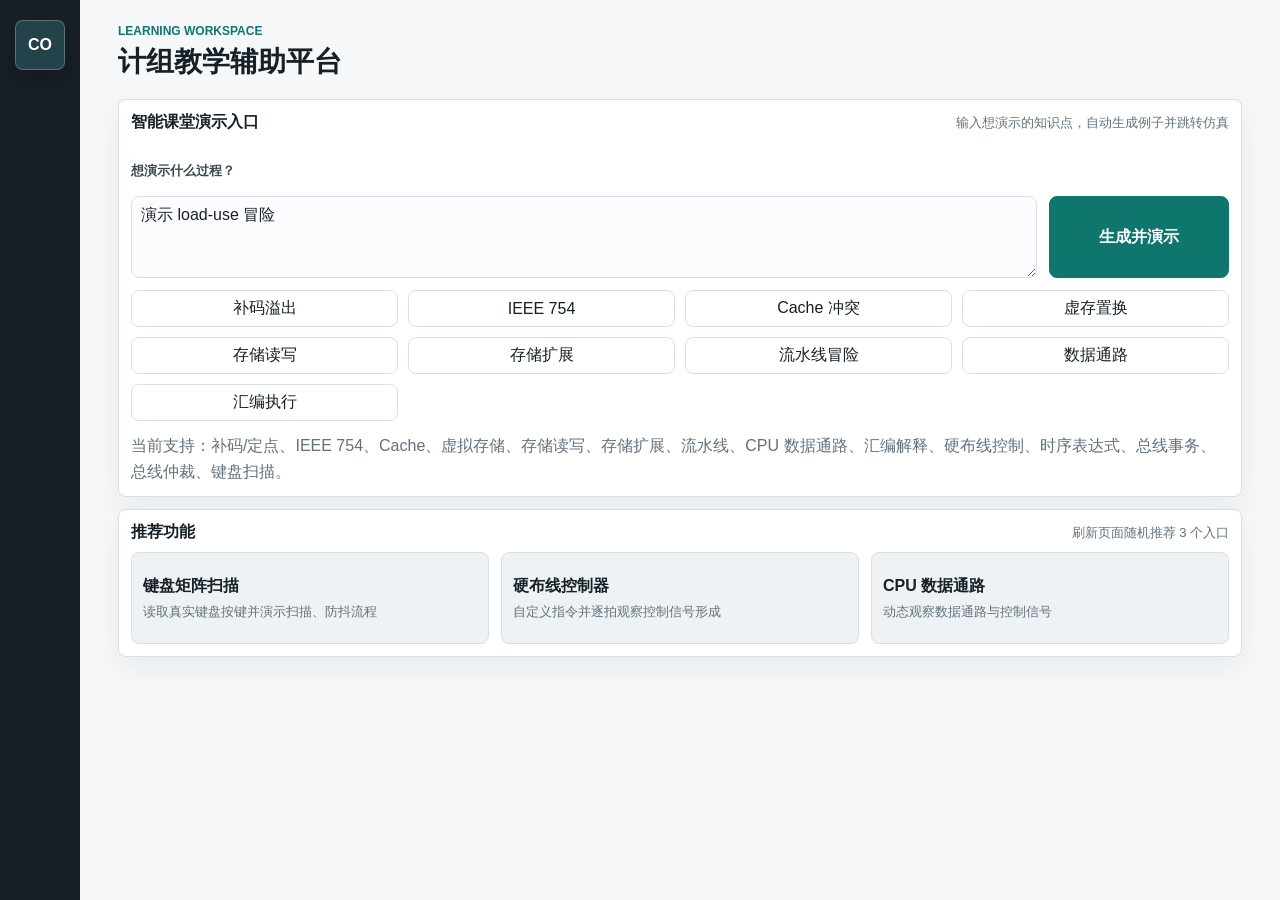
==== commit 1a0aef17: "Improve simulation layouts and animations" ====
--- a/index.html
+++ b/index.html
@@ -4,7 +4,7 @@
     <meta charset="UTF-8" />
     <meta name="viewport" content="width=device-width, initial-scale=1.0" />
     <title>计组教学辅助平台</title>
-    <link rel="stylesheet" href="./styles.css?v=20260706-multiply-trace" />
+    <link rel="stylesheet" href="./styles.css?v=20260706-raid-ssd-flow" />
   </head>
   <body class="sidebar-collapsed">
     <div class="app-shell">
@@ -601,7 +601,7 @@
       </main>
     </div>
 
-    <script src="./src/core.js?v=20260706-multiply-trace"></script>
-    <script src="./src/app.js?v=20260706-multiply-trace"></script>
+    <script src="./src/core.js?v=20260706-raid-ssd-flow"></script>
+    <script src="./src/app.js?v=20260706-raid-ssd-flow"></script>
   </body>
 </html>
--- a/styles.css
+++ b/styles.css
@@ -3476,6 +3476,49 @@
   color: #315a53;
 }
 
+.division-register-grid {
+  display: grid;
+  grid-template-columns: repeat(auto-fit, minmax(168px, 1fr));
+  gap: 8px;
+}
+
+.divider-register span,
+.divider-register em {
+  display: block;
+}
+
+.divider-register span {
+  margin-top: 6px;
+  color: var(--text);
+  font-family: "SFMono-Regular", "Consolas", monospace;
+  font-size: 13px;
+  word-break: break-all;
+}
+
+.divider-register em {
+  margin-top: 4px;
+  color: var(--muted);
+  font-size: 11px;
+  font-style: normal;
+  line-height: 1.3;
+}
+
+.division-tape span.done {
+  border-color: #bdd7d1;
+  background: #eef8f5;
+  color: #315a53;
+}
+
+.division-tape strong,
+.division-tape em {
+  display: block;
+}
+
+.division-tape em {
+  margin-top: 3px;
+  font-style: normal;
+}
+
 .arch-svg {
   width: 100%;
   height: auto;
@@ -3679,6 +3722,11 @@
   background: var(--teal-soft);
 }
 
+.full-adder-cell.done {
+  border-color: #bdd7d1;
+  background: #eef8f5;
+}
+
 .sign-magnitude-widget,
 .mantissa-align {
   display: flex;
@@ -3712,7 +3760,8 @@
 
 .full-adder-cell strong,
 .full-adder-cell span,
-.full-adder-cell em {
+.full-adder-cell em,
+.full-adder-cell small {
   display: block;
   font-size: 11px;
   font-style: normal;
@@ -3736,6 +3785,79 @@
   background: #ffffff;
   padding: 7px;
   font-size: 11px;
+}
+
+.float-field-grid,
+.float-pipeline,
+.float-operation-board {
+  display: grid;
+  gap: 8px;
+}
+
+.float-field-grid {
+  grid-template-columns: repeat(3, minmax(0, 1fr));
+}
+
+.float-pipeline,
+.float-operation-board {
+  grid-template-columns: repeat(auto-fit, minmax(180px, 1fr));
+  margin-top: 8px;
+}
+
+.float-operand-card,
+.float-stage-card,
+.float-operation-board span {
+  border: 1px solid #d7e1e7;
+  border-radius: 8px;
+  background: #ffffff;
+  padding: 8px;
+  min-height: 76px;
+  transition: border-color 0.18s ease, background 0.18s ease, box-shadow 0.18s ease;
+}
+
+.float-operand-card strong,
+.float-operand-card span,
+.float-operand-card em,
+.float-stage-card strong,
+.float-stage-card span,
+.float-stage-card em,
+.float-operation-board strong {
+  display: block;
+}
+
+.float-operand-card strong,
+.float-stage-card strong,
+.float-operation-board strong {
+  color: var(--text);
+  font-size: 12px;
+  line-height: 1.25;
+}
+
+.float-operand-card span,
+.float-stage-card span,
+.float-operation-board span {
+  color: var(--text);
+  font-size: 11px;
+  line-height: 1.35;
+  overflow-wrap: anywhere;
+}
+
+.float-operand-card em,
+.float-stage-card em {
+  margin-top: 4px;
+  color: var(--muted);
+  font-size: 11px;
+  font-style: normal;
+  line-height: 1.35;
+}
+
+.float-operation-board span {
+  min-height: 0;
+  font-family: "SFMono-Regular", "Consolas", monospace;
+}
+
+.float-word {
+  margin-top: 8px;
 }
 
 .mantissa-align i {
@@ -3872,6 +3994,295 @@
 .latch { left: 180px; top: 74px; width: 160px; display: flex; justify-content: space-around; }
 .bitline-pair { left: 390px; top: 72px; width: 125px; display: flex; justify-content: space-around; }
 
+.tlb-flow-stage {
+  display: grid;
+  gap: 10px;
+  min-height: 0;
+}
+
+.tlb-address-card,
+.tlb-flow-card,
+.tlb-compose-card {
+  border: 1px solid #d7e1e7;
+  border-radius: 8px;
+  background: #ffffff;
+  padding: 10px;
+}
+
+.tlb-address-card {
+  display: grid;
+  grid-template-columns: minmax(130px, 0.8fr) repeat(2, minmax(120px, 1fr));
+  gap: 8px;
+  align-items: center;
+}
+
+.tlb-address-card strong,
+.tlb-address-card span,
+.tlb-flow-card strong,
+.tlb-flow-card span,
+.tlb-flow-card em,
+.tlb-compose-card strong,
+.tlb-compose-card span {
+  display: block;
+}
+
+.tlb-address-card strong,
+.tlb-flow-card strong,
+.tlb-compose-card strong {
+  color: var(--text);
+  font-size: 12px;
+}
+
+.tlb-address-card span,
+.tlb-flow-card span,
+.tlb-flow-card em,
+.tlb-compose-card span {
+  color: var(--muted);
+  font-size: 11px;
+  line-height: 1.35;
+}
+
+.tlb-flow-card em {
+  margin-top: 4px;
+  font-style: normal;
+}
+
+.tlb-lookup-row {
+  display: grid;
+  grid-template-columns: repeat(3, minmax(0, 1fr));
+  gap: 10px;
+}
+
+.tlb-flow-card {
+  min-height: 86px;
+}
+
+.tlb-compose-row {
+  display: grid;
+  grid-template-columns: minmax(120px, 1fr) auto minmax(120px, 1fr) minmax(150px, 1.1fr);
+  gap: 8px;
+  align-items: stretch;
+}
+
+.tlb-compose-op {
+  display: grid;
+  place-items: center;
+  color: var(--muted);
+  font-size: 12px;
+  font-weight: 700;
+}
+
+.tlb-compose-card.result {
+  border-color: #b7c7d1;
+  background: #f8fbfc;
+}
+
+.memory-cell-stage.dram-cell,
+.memory-cell-stage.sram-cell {
+  position: static;
+  display: grid;
+  grid-template-columns: minmax(150px, 0.78fr) minmax(300px, 1.8fr) minmax(150px, 0.78fr);
+  gap: 12px;
+  align-items: stretch;
+  min-height: 0;
+}
+
+.mem-cell-lane {
+  display: grid;
+  gap: 8px;
+  align-content: center;
+}
+
+.mem-cell-card,
+.dram-array-panel,
+.sram-core-panel {
+  border: 1px solid #d7e1e7;
+  border-radius: 8px;
+  background: #ffffff;
+}
+
+.mem-cell-card {
+  padding: 10px;
+  min-height: 68px;
+}
+
+.mem-cell-card strong,
+.mem-cell-card span {
+  display: block;
+}
+
+.mem-cell-card strong {
+  color: var(--text);
+  font-size: 12px;
+}
+
+.mem-cell-card span {
+  margin-top: 6px;
+  color: var(--muted);
+  font-size: 11px;
+  line-height: 1.35;
+}
+
+.dram-array-panel,
+.sram-core-panel {
+  position: relative;
+  min-height: 235px;
+  padding: 12px;
+  overflow: hidden;
+}
+
+.dram-array-title,
+.sram-cell-note {
+  color: var(--muted);
+  font-size: 11px;
+  font-weight: 700;
+}
+
+.dram-cell-grid {
+  position: absolute;
+  left: 88px;
+  right: 88px;
+  top: 50px;
+  bottom: 38px;
+  display: grid;
+  grid-template-columns: repeat(4, 1fr);
+  grid-template-rows: repeat(4, 1fr);
+  gap: 6px;
+}
+
+.dram-cell-grid span {
+  border: 1px solid #d7e1e7;
+  border-radius: 6px;
+  background: #f8fbfc;
+}
+
+.dram-cell-grid span.selected {
+  border-color: #2563eb;
+  background: #dbeafe;
+  box-shadow: inset 0 0 0 1px rgba(37, 99, 235, 0.18);
+}
+
+.dram-row-line,
+.dram-col-line {
+  position: absolute;
+  border: 1px solid #cbd7de;
+  border-radius: 8px;
+  background: rgba(255, 255, 255, 0.86);
+  color: var(--muted);
+  font-size: 11px;
+  font-weight: 700;
+  text-align: center;
+}
+
+.dram-row-line {
+  left: 70px;
+  right: 70px;
+  top: 102px;
+  padding: 5px 0;
+}
+
+.dram-col-line {
+  top: 48px;
+  bottom: 42px;
+  left: 50%;
+  width: 34px;
+  margin-left: -17px;
+  writing-mode: vertical-rl;
+  display: grid;
+  place-items: center;
+}
+
+.dram-capacitor-symbol {
+  position: absolute;
+  right: 14px;
+  bottom: 14px;
+  width: 118px;
+  border: 1px solid #d7e1e7;
+  border-radius: 8px;
+  background: #ffffff;
+  padding: 7px;
+  text-align: center;
+  color: var(--muted);
+  font-size: 11px;
+}
+
+.dram-capacitor-symbol i {
+  display: block;
+  width: 26px;
+  height: 36px;
+  margin: 0 auto 4px;
+  border: 4px solid #2563eb;
+  border-top: 0;
+  border-radius: 0 0 14px 14px;
+}
+
+.sram-word-line {
+  position: absolute;
+  left: 24px;
+  right: 24px;
+  top: 36px;
+  border: 1px solid #cbd7de;
+  border-radius: 8px;
+  background: #ffffff;
+  padding: 6px;
+  text-align: center;
+  color: var(--muted);
+  font-size: 11px;
+  font-weight: 700;
+}
+
+.sram-bitline-pair {
+  position: absolute;
+  left: 42px;
+  right: 42px;
+  top: 76px;
+  bottom: 32px;
+  display: flex;
+  justify-content: space-between;
+  pointer-events: none;
+}
+
+.sram-bitline-pair span {
+  width: 42px;
+  border: 1px solid #cbd7de;
+  border-radius: 999px;
+  background: #ffffff;
+  color: var(--muted);
+  font-size: 11px;
+  font-weight: 700;
+  display: grid;
+  place-items: center;
+}
+
+.sram-latch-core {
+  position: absolute;
+  left: 50%;
+  top: 105px;
+  width: 168px;
+  margin-left: -84px;
+  border: 1px solid #d7e1e7;
+  border-radius: 8px;
+  background: #ffffff;
+  padding: 18px 16px;
+  display: grid;
+  grid-template-columns: 1fr 36px 1fr;
+  align-items: center;
+  text-align: center;
+  color: var(--text);
+  font-weight: 700;
+}
+
+.sram-latch-core i {
+  height: 2px;
+  background: linear-gradient(90deg, #2563eb, #14b8a6);
+}
+
+.sram-cell-note {
+  position: absolute;
+  left: 16px;
+  bottom: 12px;
+}
+
 .cache-write-stage {
   display: grid;
   grid-template-columns: 90px 1fr 110px;
@@ -5465,6 +5876,21 @@
 #simulation .multiply-register-card.active,
 #simulation .multiply-trace span.active,
 #simulation .division-tape span.active,
+#simulation .float-operand-card.active,
+#simulation .float-stage-card.active,
+#simulation .float-operation-board span.active,
+#simulation .mem-cell-card.active,
+#simulation .dram-array-panel.active,
+#simulation .dram-row-line.active,
+#simulation .dram-col-line.active,
+#simulation .dram-capacitor-symbol.active,
+#simulation .sram-core-panel.active,
+#simulation .sram-word-line.active,
+#simulation .sram-bitline-pair.active span,
+#simulation .sram-latch-core.active,
+#simulation .tlb-address-card.active,
+#simulation .tlb-flow-card.active,
+#simulation .tlb-compose-row.active .tlb-compose-card,
 #simulation .estimate-row.active,
 #simulation .estimate-total.active,
 #simulation .machine-block.active,
@@ -6414,6 +6840,1180 @@
   grid-template-columns: minmax(0, 1fr);
 }
 
+#simulation #memory-hierarchy-sim .memory-hierarchy-domain {
+  padding: 10px;
+}
+
+#simulation #memory-hierarchy-sim .memory-hierarchy-domain .domain-stage {
+  min-height: 0;
+  padding: 8px;
+}
+
+#simulation #memory-hierarchy-sim .memory-pyramid {
+  gap: 6px;
+}
+
+#simulation #memory-hierarchy-sim .pyramid-tier {
+  padding: 7px 8px;
+}
+
+#simulation #memory-cell-sim .memory-cell-domain {
+  padding: 10px;
+}
+
+#simulation #memory-cell-sim .memory-cell-domain .domain-stage {
+  min-height: 0;
+  padding: 8px;
+}
+
+#simulation #cache-write-sim .cache-write-domain {
+  padding: 10px;
+}
+
+#simulation #cache-write-sim .cache-write-domain .domain-stage {
+  min-height: 0;
+  padding: 8px;
+}
+
+#simulation #cache-write-sim .cache-write-stage {
+  gap: 8px;
+  min-height: 72px;
+}
+
+#simulation #cache-write-sim .cache-line {
+  padding: 6px;
+}
+
+#simulation #cache-write-sim .cache-line span {
+  padding: 6px 4px;
+}
+
+#simulation #tlb-access-sim .tlb-domain {
+  padding: 10px;
+}
+
+#simulation #tlb-access-sim .tlb-domain .domain-stage {
+  min-height: 0;
+  padding: 8px;
+}
+
+#simulation #instruction-format-sim .instruction-format-domain .domain-stage {
+  min-height: 150px;
+  padding: 10px;
+}
+
+#simulation #instruction-format-sim .instruction-word {
+  gap: 8px;
+}
+
+#simulation #instruction-format-sim .decoder-window {
+  margin-top: 8px;
+}
+
+#simulation #instruction-class-sim .instruction-class-domain .domain-stage {
+  min-height: 0;
+  padding: 10px;
+}
+
+#simulation #instruction-class-sim .instruction-flow-map {
+  display: grid;
+  gap: 10px;
+}
+
+#simulation #instruction-class-sim .instruction-flow-top {
+  display: grid;
+  grid-template-columns: minmax(180px, 0.34fr) minmax(0, 1fr);
+  gap: 10px;
+  align-items: stretch;
+}
+
+#simulation #instruction-class-sim .instruction-kind-chip,
+#simulation #instruction-class-sim .instruction-main-bus,
+#simulation #instruction-class-sim .instruction-flow-group,
+#simulation #instruction-class-sim .instruction-flow-node {
+  border: 1px solid var(--line);
+  border-radius: 8px;
+  background: #ffffff;
+}
+
+#simulation #instruction-class-sim .instruction-kind-chip {
+  display: grid;
+  align-content: center;
+  padding: 10px 12px;
+}
+
+#simulation #instruction-class-sim .instruction-kind-chip strong,
+#simulation #instruction-class-sim .instruction-main-bus strong,
+#simulation #instruction-class-sim .instruction-flow-node strong {
+  display: block;
+  color: var(--text);
+  font-size: 13px;
+  line-height: 1.25;
+}
+
+#simulation #instruction-class-sim .instruction-kind-chip span,
+#simulation #instruction-class-sim .instruction-main-bus span,
+#simulation #instruction-class-sim .instruction-flow-node span {
+  display: block;
+  margin-top: 3px;
+  color: var(--muted);
+  font-size: 12px;
+  line-height: 1.3;
+}
+
+#simulation #instruction-class-sim .instruction-control-bus {
+  position: relative;
+  display: grid;
+  grid-template-columns: auto repeat(4, minmax(0, 1fr));
+  gap: 8px;
+  align-items: center;
+  color: var(--muted);
+  font-size: 12px;
+}
+
+#simulation #instruction-class-sim .instruction-control-bus span {
+  font-weight: 800;
+}
+
+#simulation #instruction-class-sim .instruction-control-bus i {
+  display: block;
+  height: 3px;
+  border-radius: 999px;
+  background: #d7e1e7;
+}
+
+#simulation #instruction-class-sim .instruction-control-bus.active i {
+  background: var(--sim-active);
+}
+
+#simulation #instruction-class-sim .instruction-flow-grid {
+  display: grid;
+  grid-template-columns:
+    minmax(150px, 0.88fr)
+    72px
+    minmax(260px, 1.5fr)
+    72px
+    minmax(150px, 0.88fr);
+  gap: 8px;
+  align-items: stretch;
+}
+
+#simulation #instruction-class-sim .instruction-flow-group {
+  display: grid;
+  gap: 8px;
+  align-content: start;
+  padding: 8px;
+  background: #f8fafc;
+}
+
+#simulation #instruction-class-sim .instruction-flow-group em {
+  color: var(--muted);
+  font-size: 11px;
+  font-style: normal;
+  font-weight: 800;
+  text-transform: uppercase;
+}
+
+#simulation #instruction-class-sim .instruction-execute-grid {
+  display: grid;
+  grid-template-columns: repeat(2, minmax(0, 1fr));
+  gap: 8px;
+}
+
+#simulation #instruction-class-sim .instruction-flow-node {
+  min-height: 58px;
+  padding: 8px;
+}
+
+#simulation #instruction-class-sim .instruction-flow-node.active,
+#simulation #instruction-class-sim .instruction-main-bus.active {
+  border-color: var(--sim-active);
+  background: var(--sim-active-soft);
+  color: #0f172a;
+  box-shadow: inset 0 0 0 1px rgba(11, 95, 255, 0.22);
+}
+
+#simulation #instruction-class-sim .instruction-flow-node.control.active {
+  border-color: var(--teal);
+  background: var(--teal-soft);
+}
+
+#simulation #instruction-class-sim .instruction-flow-link {
+  align-self: center;
+  position: relative;
+  display: grid;
+  place-items: center;
+  min-height: 34px;
+  border-radius: 999px;
+  background: #e8eef2;
+  color: var(--muted);
+  font-size: 11px;
+  font-weight: 800;
+  text-align: center;
+}
+
+#simulation #instruction-class-sim .instruction-flow-link::after {
+  content: "";
+  position: absolute;
+  right: -6px;
+  width: 0;
+  height: 0;
+  border-top: 6px solid transparent;
+  border-bottom: 6px solid transparent;
+  border-left: 8px solid #e8eef2;
+}
+
+#simulation #instruction-class-sim .instruction-flow-link.active {
+  background: var(--sim-active);
+  color: #ffffff;
+}
+
+#simulation #instruction-class-sim .instruction-flow-link.active::after {
+  border-left-color: var(--sim-active);
+}
+
+#simulation #instruction-class-sim .instruction-main-bus {
+  display: grid;
+  grid-template-columns: auto minmax(0, 1fr);
+  gap: 10px;
+  align-items: center;
+  padding: 9px 10px;
+}
+
+#simulation #addressing-mode-sim .addressing-domain .domain-stage {
+  min-height: 0;
+  padding: 10px;
+}
+
+#simulation #addressing-mode-sim .ea-flow-map {
+  display: grid;
+  gap: 10px;
+}
+
+#simulation #addressing-mode-sim .ea-mode-card,
+#simulation #addressing-mode-sim .ea-flow-card,
+#simulation #addressing-mode-sim .ea-calc-panel {
+  border: 1px solid var(--line);
+  border-radius: 8px;
+  background: #ffffff;
+}
+
+#simulation #addressing-mode-sim .ea-mode-card {
+  display: grid;
+  grid-template-columns: minmax(150px, 0.28fr) minmax(0, 1fr);
+  gap: 10px;
+  align-items: center;
+  padding: 10px 12px;
+}
+
+#simulation #addressing-mode-sim .ea-flow-grid {
+  display: grid;
+  grid-template-columns:
+    minmax(230px, 1.1fr)
+    74px
+    minmax(220px, 0.92fr)
+    74px
+    minmax(190px, 0.82fr);
+  gap: 8px;
+  align-items: stretch;
+}
+
+#simulation #addressing-mode-sim .ea-source-group,
+#simulation #addressing-mode-sim .ea-result-group {
+  display: grid;
+  gap: 8px;
+  align-content: start;
+  border: 1px solid var(--line);
+  border-radius: 8px;
+  background: #f8fafc;
+  padding: 8px;
+}
+
+#simulation #addressing-mode-sim .ea-source-group em,
+#simulation #addressing-mode-sim .ea-result-group em {
+  color: var(--muted);
+  font-size: 11px;
+  font-style: normal;
+  font-weight: 800;
+  text-transform: uppercase;
+}
+
+#simulation #addressing-mode-sim .ea-flow-card,
+#simulation #addressing-mode-sim .ea-calc-panel {
+  min-height: 62px;
+  padding: 8px;
+}
+
+#simulation #addressing-mode-sim .ea-calc-panel {
+  display: grid;
+  align-content: center;
+  border-color: #cbd7de;
+  background: #fbfdfe;
+  text-align: center;
+}
+
+#simulation #addressing-mode-sim .ea-mode-card strong,
+#simulation #addressing-mode-sim .ea-flow-card strong,
+#simulation #addressing-mode-sim .ea-calc-panel strong {
+  display: block;
+  color: var(--text);
+  font-size: 13px;
+  line-height: 1.25;
+}
+
+#simulation #addressing-mode-sim .ea-mode-card span,
+#simulation #addressing-mode-sim .ea-flow-card span,
+#simulation #addressing-mode-sim .ea-flow-card em,
+#simulation #addressing-mode-sim .ea-calc-panel span,
+#simulation #addressing-mode-sim .ea-calc-panel em {
+  display: block;
+  margin-top: 3px;
+  color: var(--muted);
+  font-size: 12px;
+  line-height: 1.3;
+}
+
+#simulation #addressing-mode-sim .ea-flow-card span,
+#simulation #addressing-mode-sim .ea-calc-panel span {
+  color: var(--text);
+  font-family: "SFMono-Regular", "Consolas", monospace;
+}
+
+#simulation #addressing-mode-sim .ea-flow-card em,
+#simulation #addressing-mode-sim .ea-calc-panel em {
+  font-style: normal;
+}
+
+#simulation #addressing-mode-sim .ea-flow-card.idle {
+  opacity: 0.58;
+}
+
+#simulation #addressing-mode-sim .ea-flow-card.participates {
+  border-color: #bfd2dc;
+  background: #ffffff;
+}
+
+#simulation #addressing-mode-sim .ea-mode-card.active,
+#simulation #addressing-mode-sim .ea-flow-card.active,
+#simulation #addressing-mode-sim .ea-calc-panel.active {
+  border-color: var(--sim-active);
+  background: var(--sim-active-soft);
+  color: #0f172a;
+  opacity: 1;
+  box-shadow: inset 0 0 0 1px rgba(11, 95, 255, 0.22);
+}
+
+#simulation #addressing-mode-sim .ea-flow-card.result.active,
+#simulation #addressing-mode-sim .ea-flow-card.operand.active {
+  border-color: var(--green);
+  background: var(--green-soft);
+  box-shadow: inset 0 0 0 1px rgba(47, 125, 50, 0.18);
+}
+
+#simulation #addressing-mode-sim .ea-flow-arrow {
+  align-self: center;
+  position: relative;
+  display: grid;
+  place-items: center;
+  min-height: 34px;
+  border-radius: 999px;
+  background: #e8eef2;
+  color: var(--muted);
+  font-size: 11px;
+  font-weight: 800;
+  text-align: center;
+}
+
+#simulation #addressing-mode-sim .ea-flow-arrow::after {
+  content: "";
+  position: absolute;
+  right: -6px;
+  width: 0;
+  height: 0;
+  border-top: 6px solid transparent;
+  border-bottom: 6px solid transparent;
+  border-left: 8px solid #e8eef2;
+}
+
+#simulation #addressing-mode-sim .ea-flow-arrow.active {
+  background: var(--sim-active);
+  color: #ffffff;
+}
+
+#simulation #addressing-mode-sim .ea-flow-arrow.active::after {
+  border-left-color: var(--sim-active);
+}
+
+#simulation #control-mode-sim .control-mode-domain .domain-stage {
+  min-height: 0;
+  padding: 10px;
+}
+
+#simulation #control-mode-sim .control-flow-map {
+  display: grid;
+  gap: 10px;
+}
+
+#simulation #control-mode-sim .control-mode-summary,
+#simulation #control-mode-sim .control-flow-group,
+#simulation #control-mode-sim .control-flow-card,
+#simulation #control-mode-sim .control-wave-card,
+#simulation #control-mode-sim .control-feature-row span,
+#simulation #control-mode-sim .control-phase-row span {
+  border: 1px solid var(--line);
+  border-radius: 8px;
+  background: #ffffff;
+}
+
+#simulation #control-mode-sim .control-mode-summary {
+  display: grid;
+  grid-template-columns: minmax(150px, 0.25fr) minmax(0, 1fr);
+  gap: 10px;
+  align-items: center;
+  padding: 10px 12px;
+}
+
+#simulation #control-mode-sim .control-flow-grid {
+  display: grid;
+  grid-template-columns: repeat(2, minmax(0, 1fr));
+  grid-template-areas:
+    "timing decode"
+    "generate datapath";
+  gap: 10px;
+  align-items: stretch;
+}
+
+#simulation #control-mode-sim .control-flow-group.timing {
+  grid-area: timing;
+}
+
+#simulation #control-mode-sim .control-flow-group.decode {
+  grid-area: decode;
+}
+
+#simulation #control-mode-sim .control-flow-group.generate {
+  grid-area: generate;
+}
+
+#simulation #control-mode-sim .control-flow-group.datapath {
+  grid-area: datapath;
+}
+
+#simulation #control-mode-sim .control-flow-group {
+  display: grid;
+  gap: 8px;
+  align-content: start;
+  padding: 8px;
+  background: #f8fafc;
+}
+
+#simulation #control-mode-sim .control-flow-group em {
+  color: var(--muted);
+  font-size: 11px;
+  font-style: normal;
+  font-weight: 800;
+  text-transform: uppercase;
+}
+
+#simulation #control-mode-sim .control-flow-card,
+#simulation #control-mode-sim .control-wave-card {
+  min-height: 86px;
+  padding: 8px;
+}
+
+#simulation #control-mode-sim .control-mode-summary strong,
+#simulation #control-mode-sim .control-flow-card strong,
+#simulation #control-mode-sim .control-wave-card strong,
+#simulation #control-mode-sim .control-feature-row strong {
+  display: block;
+  color: var(--text);
+  font-size: 13px;
+  line-height: 1.25;
+}
+
+#simulation #control-mode-sim .control-mode-summary span,
+#simulation #control-mode-sim .control-flow-card span,
+#simulation #control-mode-sim .control-flow-card em,
+#simulation #control-mode-sim .control-wave-card span,
+#simulation #control-mode-sim .control-wave-card p,
+#simulation #control-mode-sim .control-feature-row em {
+  display: block;
+  margin-top: 4px;
+  color: var(--muted);
+  font-size: 12px;
+  line-height: 1.35;
+}
+
+#simulation #control-mode-sim .control-flow-card em,
+#simulation #control-mode-sim .control-feature-row em {
+  font-style: normal;
+}
+
+#simulation #control-mode-sim .control-wave-header {
+  display: flex;
+  justify-content: space-between;
+  gap: 8px;
+  align-items: baseline;
+}
+
+#simulation #control-mode-sim .control-wave-header span {
+  margin-top: 0;
+  color: var(--text);
+  font-family: "SFMono-Regular", "Consolas", monospace;
+}
+
+#simulation #control-mode-sim .control-waveform {
+  display: grid;
+  grid-template-columns: repeat(4, 1fr);
+  gap: 4px;
+  margin: 10px 0 6px;
+  min-height: 24px;
+  align-items: center;
+}
+
+#simulation #control-mode-sim .control-waveform i {
+  display: block;
+  height: 18px;
+  border-top: 3px solid var(--sim-active);
+  border-right: 3px solid var(--sim-active);
+}
+
+#simulation #control-mode-sim .control-waveform.handshake i {
+  height: 10px;
+  border: 0;
+  border-radius: 999px;
+  background: linear-gradient(90deg, var(--sim-active), var(--green));
+}
+
+#simulation #control-mode-sim .control-waveform.hybrid i:nth-child(odd) {
+  border-top-color: var(--sim-active);
+  border-right-color: var(--sim-active);
+}
+
+#simulation #control-mode-sim .control-waveform.hybrid i:nth-child(even) {
+  height: 10px;
+  border: 0;
+  border-radius: 999px;
+  background: var(--green);
+}
+
+#simulation #control-mode-sim .control-flow-link {
+  display: none;
+}
+
+#simulation #control-mode-sim .control-flow-link::after {
+  content: "";
+  position: absolute;
+  right: -6px;
+  width: 0;
+  height: 0;
+  border-top: 6px solid transparent;
+  border-bottom: 6px solid transparent;
+  border-left: 8px solid #e8eef2;
+}
+
+#simulation #control-mode-sim .control-flow-link.active {
+  background: var(--sim-active);
+  color: #ffffff;
+}
+
+#simulation #control-mode-sim .control-flow-link.active::after {
+  border-left-color: var(--sim-active);
+}
+
+#simulation #control-mode-sim .control-mode-summary.active,
+#simulation #control-mode-sim .control-flow-card.active,
+#simulation #control-mode-sim .control-wave-card.active {
+  border-color: var(--sim-active);
+  background: var(--sim-active-soft);
+  color: #0f172a;
+  box-shadow: inset 0 0 0 1px rgba(11, 95, 255, 0.22);
+}
+
+#simulation #control-mode-sim .control-feature-row,
+#simulation #control-mode-sim .control-phase-row {
+  display: grid;
+  gap: 8px;
+}
+
+#simulation #control-mode-sim .control-feature-row {
+  grid-template-columns: repeat(auto-fit, minmax(180px, 1fr));
+}
+
+#simulation #control-mode-sim .control-feature-row span {
+  padding: 8px;
+  min-height: 58px;
+}
+
+#simulation #control-mode-sim .control-feature-row span.active {
+  border-color: var(--green);
+  background: var(--green-soft);
+  box-shadow: inset 0 0 0 1px rgba(47, 125, 50, 0.18);
+}
+
+#simulation #control-mode-sim .control-phase-row {
+  grid-template-columns: repeat(auto-fit, minmax(130px, 1fr));
+}
+
+#simulation #control-mode-sim .control-phase-row span {
+  padding: 7px 8px;
+  color: var(--muted);
+  font-size: 12px;
+  font-weight: 800;
+  text-align: center;
+}
+
+#simulation #control-mode-sim .control-phase-row span.done {
+  border-color: #bdd7d1;
+  background: #eef8f5;
+  color: #315a53;
+}
+
+#simulation #control-mode-sim .control-phase-row span.active {
+  border-color: var(--sim-active);
+  background: var(--sim-active-soft);
+  color: #0f172a;
+  box-shadow: inset 0 0 0 1px rgba(11, 95, 255, 0.22);
+}
+
+#simulation #microinstruction-format-sim .micro-format-domain {
+  padding: 10px;
+}
+
+#simulation #microinstruction-format-sim .micro-format-domain .domain-stage {
+  min-height: 0;
+  padding: 10px;
+}
+
+#simulation #microinstruction-format-sim .micro-word {
+  gap: 8px;
+}
+
+#simulation #microinstruction-format-sim .micro-field {
+  min-height: 96px;
+  padding: 8px;
+}
+
+#simulation #microinstruction-format-sim .micro-decoder {
+  margin-top: 8px;
+}
+
+#simulation #microprogram-sim .microprogram-domain {
+  padding: 10px;
+}
+
+#simulation #microprogram-sim .microprogram-domain .domain-stage {
+  min-height: 0;
+  padding: 10px;
+}
+
+#simulation #microprogram-sim .microprogram-stage {
+  display: grid;
+  grid-template-columns: minmax(220px, 0.42fr) minmax(0, 1fr);
+  gap: 10px;
+  align-items: stretch;
+}
+
+#simulation #microprogram-sim .microprogram-store,
+#simulation #microprogram-sim .microprogram-execution,
+#simulation #microprogram-sim .microprogram-register,
+#simulation #microprogram-sim .microprogram-field-card,
+#simulation #microprogram-sim .microprogram-command-list,
+#simulation #microprogram-sim .microprogram-datapath,
+#simulation #microprogram-sim .microprogram-next {
+  border: 1px solid var(--line);
+  border-radius: 8px;
+  background: #ffffff;
+}
+
+#simulation #microprogram-sim .microprogram-store {
+  display: grid;
+  gap: 6px;
+  align-content: start;
+  padding: 8px;
+  background: #f8fafc;
+}
+
+#simulation #microprogram-sim .microprogram-store-title {
+  color: var(--muted);
+  font-size: 11px;
+  font-weight: 800;
+  text-transform: uppercase;
+}
+
+#simulation #microprogram-sim .microprogram-store-row {
+  display: grid;
+  grid-template-columns: 46px minmax(0, 1fr) auto;
+  gap: 6px;
+  align-items: center;
+  border: 1px solid var(--line);
+  border-radius: 8px;
+  background: #ffffff;
+  padding: 6px 7px;
+}
+
+#simulation #microprogram-sim .microprogram-store-row strong,
+#simulation #microprogram-sim .microprogram-store-row span,
+#simulation #microprogram-sim .microprogram-store-row em {
+  min-width: 0;
+  font-size: 11px;
+  line-height: 1.25;
+}
+
+#simulation #microprogram-sim .microprogram-store-row strong {
+  color: var(--text);
+}
+
+#simulation #microprogram-sim .microprogram-store-row span {
+  color: var(--text);
+  overflow-wrap: anywhere;
+}
+
+#simulation #microprogram-sim .microprogram-store-row em {
+  color: var(--muted);
+  font-style: normal;
+}
+
+#simulation #microprogram-sim .microprogram-execution {
+  display: grid;
+  gap: 10px;
+  padding: 10px;
+  background: #fbfdfe;
+}
+
+#simulation #microprogram-sim .microprogram-flow-row,
+#simulation #microprogram-sim .microprogram-command-row,
+#simulation #microprogram-sim .microprogram-datapath-row {
+  display: grid;
+  gap: 8px;
+  align-items: stretch;
+}
+
+#simulation #microprogram-sim .microprogram-flow-row {
+  grid-template-columns: minmax(130px, 0.8fr) 66px minmax(160px, 1fr) 48px minmax(130px, 0.85fr);
+}
+
+#simulation #microprogram-sim .microprogram-command-row {
+  grid-template-columns: minmax(180px, 1fr) minmax(190px, 1fr) minmax(170px, 0.8fr);
+}
+
+#simulation #microprogram-sim .microprogram-datapath-row {
+  grid-template-columns: minmax(0, 1fr) minmax(150px, 0.36fr);
+}
+
+#simulation #microprogram-sim .microprogram-register,
+#simulation #microprogram-sim .microprogram-field-card,
+#simulation #microprogram-sim .microprogram-command-list,
+#simulation #microprogram-sim .microprogram-datapath,
+#simulation #microprogram-sim .microprogram-next {
+  padding: 8px;
+}
+
+#simulation #microprogram-sim .microprogram-register strong,
+#simulation #microprogram-sim .microprogram-field-card strong,
+#simulation #microprogram-sim .microprogram-command-list strong,
+#simulation #microprogram-sim .microprogram-datapath strong,
+#simulation #microprogram-sim .microprogram-next strong {
+  display: block;
+  color: var(--text);
+  font-size: 12px;
+  line-height: 1.25;
+}
+
+#simulation #microprogram-sim .microprogram-register span,
+#simulation #microprogram-sim .microprogram-field-card span,
+#simulation #microprogram-sim .microprogram-datapath span,
+#simulation #microprogram-sim .microprogram-next span {
+  display: block;
+  margin-top: 5px;
+  color: var(--text);
+  font-family: "SFMono-Regular", "Consolas", monospace;
+  font-size: 12px;
+  line-height: 1.35;
+  overflow-wrap: anywhere;
+}
+
+#simulation #microprogram-sim .microprogram-register em,
+#simulation #microprogram-sim .microprogram-field-card em {
+  display: block;
+  margin-top: 4px;
+  color: var(--muted);
+  font-size: 11px;
+  font-style: normal;
+  line-height: 1.35;
+}
+
+#simulation #microprogram-sim .microprogram-command-list > div {
+  display: flex;
+  flex-wrap: wrap;
+  gap: 6px;
+  margin-top: 8px;
+}
+
+#simulation #microprogram-sim .microprogram-command-list span {
+  border: 1px solid #bfd2dc;
+  border-radius: 999px;
+  background: #ffffff;
+  padding: 4px 8px;
+  color: var(--text);
+  font-family: "SFMono-Regular", "Consolas", monospace;
+  font-size: 11px;
+}
+
+#simulation #microprogram-sim .microprogram-arrow {
+  align-self: center;
+  display: grid;
+  place-items: center;
+  min-height: 30px;
+  border-radius: 999px;
+  background: var(--sim-active);
+  color: #ffffff;
+  font-size: 11px;
+  font-weight: 800;
+  text-align: center;
+}
+
+#simulation #microprogram-sim .microprogram-store-row.active,
+#simulation #microprogram-sim .microprogram-register.active,
+#simulation #microprogram-sim .microprogram-field-card.active,
+#simulation #microprogram-sim .microprogram-command-list.active,
+#simulation #microprogram-sim .microprogram-datapath.active,
+#simulation #microprogram-sim .microprogram-next.active {
+  border-color: var(--sim-active);
+  background: var(--sim-active-soft);
+  color: #0f172a;
+  box-shadow: inset 0 0 0 1px rgba(11, 95, 255, 0.22);
+}
+
+#simulation #raid-ssd-sim .raid-domain {
+  padding: 10px;
+}
+
+#simulation #raid-ssd-sim .raid-domain .domain-stage {
+  min-height: 0;
+  padding: 10px;
+}
+
+#simulation #raid-ssd-sim .raid-flow-stage,
+#simulation #raid-ssd-sim .ssd-flow-stage {
+  display: grid;
+  gap: 10px;
+}
+
+#simulation #raid-ssd-sim .raid-host-row,
+#simulation #raid-ssd-sim .raid-disk-card,
+#simulation #raid-ssd-sim .raid-rule-card,
+#simulation #raid-ssd-sim .ssd-host-card,
+#simulation #raid-ssd-sim .ssd-ftl-panel,
+#simulation #raid-ssd-sim .ssd-flash-panel,
+#simulation #raid-ssd-sim .ssd-gc-panel,
+#simulation #raid-ssd-sim .ssd-block-card {
+  border: 1px solid var(--line);
+  border-radius: 8px;
+  background: #ffffff;
+}
+
+#simulation #raid-ssd-sim .raid-host-row {
+  display: grid;
+  grid-template-columns: minmax(130px, auto) repeat(6, minmax(52px, 1fr));
+  gap: 8px;
+  align-items: center;
+  padding: 8px;
+}
+
+#simulation #raid-ssd-sim .raid-host-row strong,
+#simulation #raid-ssd-sim .raid-disk-card strong,
+#simulation #raid-ssd-sim .raid-rule-card strong,
+#simulation #raid-ssd-sim .ssd-host-card strong,
+#simulation #raid-ssd-sim .ssd-ftl-panel > strong,
+#simulation #raid-ssd-sim .ssd-flash-panel > strong,
+#simulation #raid-ssd-sim .ssd-gc-panel strong,
+#simulation #raid-ssd-sim .ssd-block-card b {
+  display: block;
+  color: var(--text);
+  font-size: 13px;
+  line-height: 1.25;
+}
+
+#simulation #raid-ssd-sim .raid-host-row span,
+#simulation #raid-ssd-sim .raid-disk-card span,
+#simulation #raid-ssd-sim .raid-rule-card span,
+#simulation #raid-ssd-sim .ssd-host-card span,
+#simulation #raid-ssd-sim .ssd-host-card em,
+#simulation #raid-ssd-sim .ssd-gc-panel span {
+  display: block;
+  color: var(--muted);
+  font-size: 12px;
+  line-height: 1.35;
+}
+
+#simulation #raid-ssd-sim .raid-host-row span {
+  border: 1px solid #bfd2dc;
+  border-radius: 7px;
+  background: #f8fafc;
+  padding: 7px 8px;
+  color: var(--text);
+  font-family: "SFMono-Regular", "Consolas", monospace;
+  font-weight: 800;
+  text-align: center;
+}
+
+#simulation #raid-ssd-sim .raid-host-row span.active {
+  border-color: var(--sim-active);
+  background: var(--sim-active-soft);
+}
+
+#simulation #raid-ssd-sim .raid-disk-row {
+  display: grid;
+  grid-template-columns: repeat(4, minmax(0, 1fr));
+  gap: 10px;
+}
+
+#simulation #raid-ssd-sim .raid-disk-card {
+  display: grid;
+  gap: 7px;
+  padding: 9px;
+  background: #fbfdfe;
+}
+
+#simulation #raid-ssd-sim .raid-disk-card.failed {
+  border-color: var(--red);
+  background: #fff1f2;
+}
+
+#simulation #raid-ssd-sim .raid-disk-card span {
+  border: 1px solid #d7e1e7;
+  border-radius: 7px;
+  background: #f8fafc;
+  padding: 8px;
+  color: var(--text);
+  font-family: "SFMono-Regular", "Consolas", monospace;
+  font-weight: 800;
+}
+
+#simulation #raid-ssd-sim .raid-disk-card span.data.active,
+#simulation #raid-ssd-sim .raid-disk-card span.data {
+  border-color: #bfdbfe;
+  background: #eff6ff;
+}
+
+#simulation #raid-ssd-sim .raid-disk-card span.parity {
+  border-color: #fbbf24;
+  background: #fffbeb;
+  color: #7c2d12;
+}
+
+#simulation #raid-ssd-sim .raid-disk-card span.mirror {
+  border-color: #86efac;
+  background: #f0fdf4;
+  color: #14532d;
+}
+
+#simulation #raid-ssd-sim .raid-disk-card span.lost {
+  border-style: dashed;
+  border-color: var(--red);
+  background: #fff1f2;
+  color: #991b1b;
+}
+
+#simulation #raid-ssd-sim .raid-disk-card span.empty {
+  opacity: 0.58;
+}
+
+#simulation #raid-ssd-sim .raid-explain-row {
+  display: grid;
+  grid-template-columns: repeat(3, minmax(0, 1fr));
+  gap: 8px;
+}
+
+#simulation #raid-ssd-sim .raid-rule-card {
+  min-height: 72px;
+  padding: 8px;
+}
+
+#simulation #raid-ssd-sim .raid-rule-card.active {
+  border-color: var(--sim-active);
+  background: var(--sim-active-soft);
+  box-shadow: inset 0 0 0 1px rgba(11, 95, 255, 0.22);
+}
+
+#simulation #raid-ssd-sim .ssd-flow-stage {
+  grid-template-columns: minmax(150px, 0.45fr) 72px minmax(190px, 0.7fr) minmax(280px, 1.1fr) minmax(180px, 0.65fr);
+  align-items: stretch;
+}
+
+#simulation #raid-ssd-sim .ssd-host-card,
+#simulation #raid-ssd-sim .ssd-gc-panel {
+  display: grid;
+  align-content: center;
+  padding: 10px;
+}
+
+#simulation #raid-ssd-sim .ssd-host-card em {
+  margin-top: 4px;
+  font-style: normal;
+}
+
+#simulation #raid-ssd-sim .ssd-flow-arrow {
+  align-self: center;
+  display: grid;
+  place-items: center;
+  min-height: 34px;
+  border-radius: 999px;
+  background: #e8eef2;
+  color: var(--muted);
+  font-size: 11px;
+  font-weight: 800;
+}
+
+#simulation #raid-ssd-sim .ssd-flow-arrow.active {
+  background: var(--sim-active);
+  color: #ffffff;
+}
+
+#simulation #raid-ssd-sim .ssd-ftl-panel,
+#simulation #raid-ssd-sim .ssd-flash-panel {
+  display: grid;
+  gap: 7px;
+  align-content: start;
+  padding: 9px;
+}
+
+#simulation #raid-ssd-sim .ssd-ftl-panel > div {
+  display: grid;
+  grid-template-columns: minmax(54px, 0.55fr) minmax(0, 1fr) auto;
+  gap: 6px;
+  align-items: center;
+  border: 1px solid var(--line);
+  border-radius: 7px;
+  background: #f8fafc;
+  padding: 6px;
+}
+
+#simulation #raid-ssd-sim .ssd-ftl-panel > div.active {
+  border-color: var(--sim-active);
+  background: var(--sim-active-soft);
+}
+
+#simulation #raid-ssd-sim .ssd-ftl-panel span,
+#simulation #raid-ssd-sim .ssd-ftl-panel em {
+  color: var(--text);
+  font-size: 11px;
+  line-height: 1.25;
+}
+
+#simulation #raid-ssd-sim .ssd-ftl-panel em {
+  color: var(--muted);
+  font-style: normal;
+}
+
+#simulation #raid-ssd-sim .ssd-block-grid {
+  display: grid;
+  grid-template-columns: repeat(3, minmax(0, 1fr));
+  gap: 8px;
+}
+
+#simulation #raid-ssd-sim .ssd-block-card {
+  display: grid;
+  gap: 6px;
+  padding: 8px;
+}
+
+#simulation #raid-ssd-sim .ssd-block-card span {
+  border: 1px solid #d7e1e7;
+  border-radius: 6px;
+  padding: 6px;
+  color: var(--text);
+  font-size: 11px;
+  text-align: center;
+}
+
+#simulation #raid-ssd-sim .ssd-block-card span.valid {
+  background: #eff6ff;
+  border-color: #bfdbfe;
+}
+
+#simulation #raid-ssd-sim .ssd-block-card span.written {
+  background: var(--green-soft);
+  border-color: var(--green);
+  font-weight: 800;
+}
+
+#simulation #raid-ssd-sim .ssd-block-card span.invalid {
+  background: #fff1f2;
+  border-color: var(--red);
+  color: #991b1b;
+  text-decoration: line-through;
+}
+
+#simulation #raid-ssd-sim .ssd-block-card span.free,
+#simulation #raid-ssd-sim .ssd-block-card span.erased {
+  background: #f8fafc;
+  color: var(--muted);
+}
+
+#simulation #raid-ssd-sim .ssd-host-card.active,
+#simulation #raid-ssd-sim .ssd-ftl-panel.active,
+#simulation #raid-ssd-sim .ssd-flash-panel.active,
+#simulation #raid-ssd-sim .ssd-gc-panel.active,
+#simulation #raid-ssd-sim .ssd-block-card.active {
+  border-color: var(--sim-active);
+  background: var(--sim-active-soft);
+  box-shadow: inset 0 0 0 1px rgba(11, 95, 255, 0.22);
+}
+
+@media (max-width: 1180px) {
+  #simulation #addressing-mode-sim .ea-flow-grid {
+    grid-template-columns: 1fr;
+  }
+
+  #simulation #addressing-mode-sim .ea-flow-arrow::after {
+    display: none;
+  }
+
+  #simulation #control-mode-sim .control-flow-grid,
+  #simulation #control-mode-sim .control-feature-row,
+  #simulation #control-mode-sim .control-phase-row {
+    grid-template-columns: 1fr;
+  }
+
+  #simulation #control-mode-sim .control-flow-grid {
+    grid-template-areas:
+      "timing"
+      "decode"
+      "generate"
+      "datapath";
+  }
+
+  #simulation #control-mode-sim .control-flow-link::after {
+    display: none;
+  }
+
+  #simulation #microprogram-sim .microprogram-stage,
+  #simulation #microprogram-sim .microprogram-flow-row,
+  #simulation #microprogram-sim .microprogram-command-row,
+  #simulation #microprogram-sim .microprogram-datapath-row {
+    grid-template-columns: 1fr;
+  }
+
+  #simulation #raid-ssd-sim .raid-disk-row,
+  #simulation #raid-ssd-sim .raid-explain-row,
+  #simulation #raid-ssd-sim .ssd-flow-stage,
+  #simulation #raid-ssd-sim .ssd-block-grid {
+    grid-template-columns: 1fr;
+  }
+}
+
+@media (max-width: 1100px) {
+  #simulation #instruction-class-sim .instruction-flow-grid {
+    grid-template-columns: 1fr;
+  }
+
+  #simulation #instruction-class-sim .instruction-flow-link::after {
+    display: none;
+  }
+}
+
 #simulation #number-format-sim .number-domain {
   padding: 10px;
 }
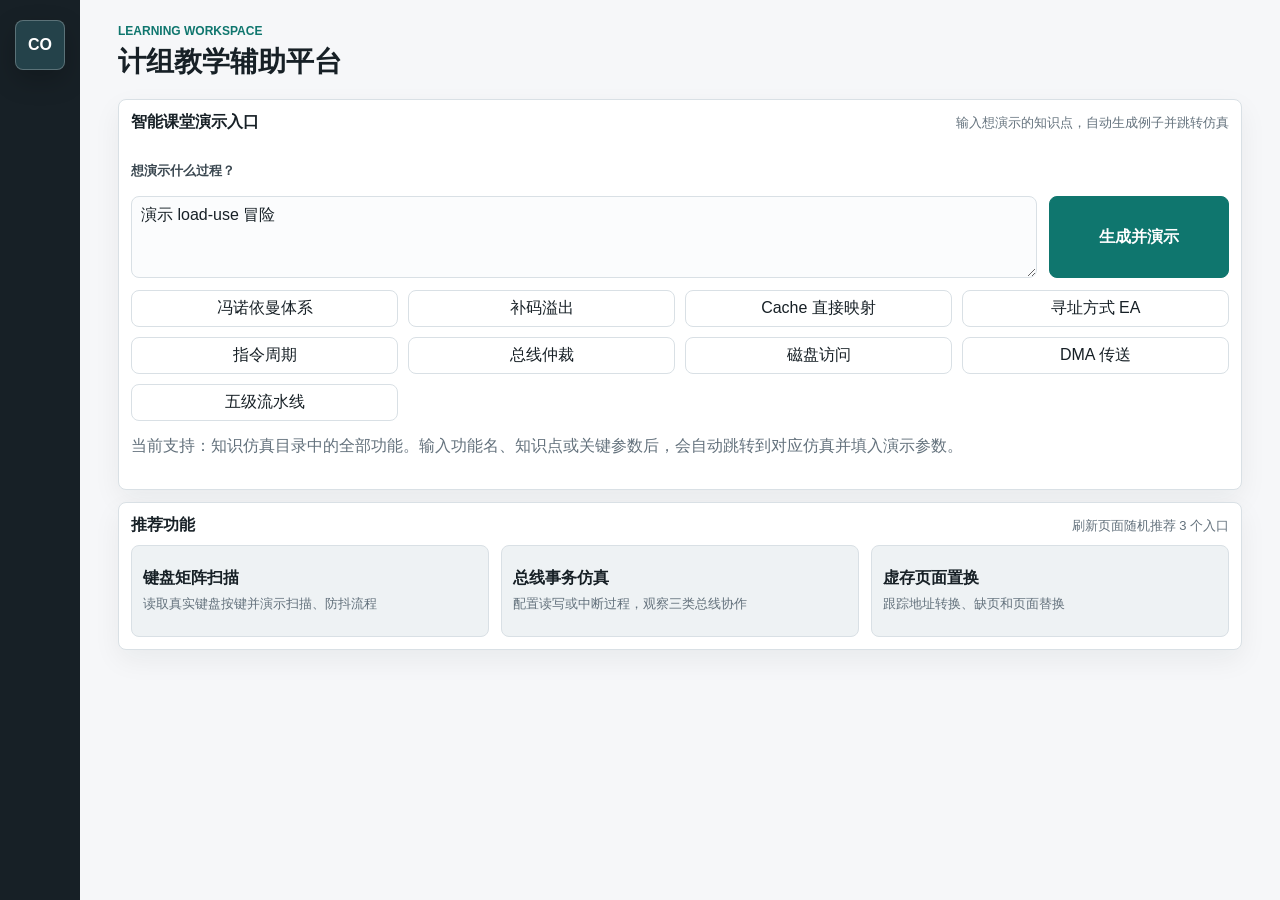
==== commit 6713a15e: "Fix demo target routing" ====
--- a/index.html
+++ b/index.html
@@ -50,15 +50,15 @@
                 <button id="demoGenerate" class="primary-button">生成并演示</button>
               </div>
               <div class="demo-examples" aria-label="课堂演示示例">
-                <button class="secondary-button demo-example" data-demo-prompt="演示 8 位补码 127 + 1 溢出">补码溢出</button>
-                <button class="secondary-button demo-example" data-demo-prompt="演示 IEEE 754 对阶过程">IEEE 754</button>
-                <button class="secondary-button demo-example" data-demo-prompt="演示 Cache 直接映射冲突">Cache 冲突</button>
-                <button class="secondary-button demo-example" data-demo-prompt="演示虚拟存储 LRU 页面置换">虚存置换</button>
-                <button class="secondary-button demo-example" data-demo-prompt="演示存储器写入 0x2A 数据 0x5C 的过程">存储读写</button>
-                <button class="secondary-button demo-example" data-demo-prompt="演示存储器位扩展">存储扩展</button>
-                <button class="secondary-button demo-example" data-demo-prompt="演示 load-use 冒险">流水线冒险</button>
-                <button class="secondary-button demo-example" data-demo-prompt="演示 lw 指令的数据通路">数据通路</button>
-                <button class="secondary-button demo-example" data-demo-prompt="演示汇编程序逐步执行">汇编执行</button>
+                <button class="secondary-button demo-example" data-demo-target="architecture-flow-sim" data-demo-prompt="演示冯诺依曼体系信息流，请生成一个包含程序、数据、存储器、CPU 和 I/O 的合理例子和参数。">冯诺依曼体系</button>
+                <button class="secondary-button demo-example" data-demo-target="twos-sim" data-demo-prompt="演示 8 位补码加法溢出检测，请生成一个合理的加法例子和参数。">补码溢出</button>
+                <button class="secondary-button demo-example" data-demo-target="cache-sim" data-demo-prompt="演示 Cache 直接映射冲突，请生成一组会发生命中和冲突替换的访问地址。">Cache 直接映射</button>
+                <button class="secondary-button demo-example" data-demo-target="addressing-mode-sim" data-demo-prompt="演示寻址方式有效地址 EA 计算，请生成立即、直接、间接或变址寻址中的一个合理例子和参数。">寻址方式 EA</button>
+                <button class="secondary-button demo-example" data-demo-target="cpu-cycle-sim" data-demo-prompt="演示一条 LOAD 指令的指令周期，请生成合理的寄存器、地址和中断检查参数。">指令周期</button>
+                <button class="secondary-button demo-example" data-demo-target="bus-arbitration-sim" data-demo-prompt="演示总线仲裁过程，请生成多个主设备同时请求总线的例子和仲裁参数。">总线仲裁</button>
+                <button class="secondary-button demo-example" data-demo-target="disk-access-sim" data-demo-prompt="演示磁盘访问时间计算，请生成当前柱面、目标柱面、转速和传输量参数。">磁盘访问</button>
+                <button class="secondary-button demo-example" data-demo-target="dma-transfer-sim" data-demo-prompt="演示 DMA 传送过程，请生成传送字节数、总线周期和传送方式参数。">DMA 传送</button>
+                <button class="secondary-button demo-example" data-demo-target="pipeline-sim" data-demo-prompt="演示五级流水线 load-use 冒险，请生成一段合理的指令序列和转发参数。">五级流水线</button>
               </div>
               <div id="demoStatus" class="demo-status empty-state">当前支持：补码/定点、IEEE 754、Cache、虚拟存储、存储读写、存储扩展、流水线、CPU 数据通路、汇编解释。</div>
             </div>
--- a/styles.css
+++ b/styles.css
@@ -3972,11 +3972,9 @@
 .tlb-stage > div,
 .ea-calculator > div,
 .control-mode-stage > div,
-.io-overview-stage > div,
-.polling-stage > div,
-.interrupt-stage > div,
-.dma-stage > div,
-.channel-stage > div {
+.io-overview-stage-legacy > div,
+.polling-stage-legacy > div,
+.interrupt-stage-legacy > div {
   position: absolute;
   border: 1px solid #d7e1e7;
   border-radius: 8px;
@@ -4695,41 +4693,1243 @@
   background: #d1fae5;
 }
 
-.io-cpu { left: 20px; top: 82px; }
-.io-address { left: 140px; top: 42px; width: 130px; }
-.io-wire { left: 305px; top: 92px; width: 150px; display: flex; gap: 4px; }
-.io-wire span { height: 6px; flex: 1; background: #2563eb; border-radius: 999px; }
-.handshake-box { left: 310px; top: 142px; width: 120px; }
-.io-device { right: 25px; top: 82px; width: 100px; }
-
-.poll-cpu { left: 28px; top: 84px; width: 120px; }
-.poll-loop { left: 190px; top: 42px; width: 260px; display: flex; flex-wrap: wrap; gap: 5px; }
-.poll-loop span { width: 25px; height: 25px; border-radius: 50%; display: grid; place-items: center; background: #e2e8f0; }
-.poll-loop span.active { background: var(--teal); color: #ffffff; }
-.status-register { right: 48px; top: 70px; width: 130px; }
-.data-register { right: 48px; top: 145px; width: 130px; }
-
-.irq-device { left: 20px; top: 40px; width: 110px; }
-.irq-line { left: 135px; top: 72px; width: 190px; height: 8px; border-radius: 999px; padding: 0; background: #dce7ed; }
-.irq-line.active { background: linear-gradient(90deg, #f59e0b, var(--teal)); }
-.irq-cpu { left: 340px; top: 45px; width: 90px; }
-.stack-frame { left: 245px; top: 130px; width: 90px; }
-.vector-table { left: 455px; top: 40px; width: 105px; }
-.isr-box { left: 470px; top: 140px; width: 90px; }
-
-.dma-cpu { left: 20px; top: 35px; width: 90px; }
-.dma-controller { left: 145px; top: 75px; width: 110px; }
-.dma-bus { left: 290px; top: 112px; width: 180px; height: 24px; }
-.dma-memory { right: 40px; top: 36px; width: 120px; }
-.dma-device { right: 40px; top: 150px; width: 120px; }
-.dma-irq { left: 145px; top: 160px; width: 110px; }
-
-.channel-cpu { left: 18px; top: 40px; width: 90px; }
-.ccw-list { left: 140px; top: 28px; width: 120px; }
-.channel-processor { left: 300px; top: 80px; width: 130px; }
-.device-controller { right: 46px; top: 50px; width: 130px; }
-.channel-memory { right: 46px; top: 145px; width: 130px; }
-.channel-irq { left: 140px; top: 162px; width: 120px; }
+.io-overview-stage {
+  display: grid;
+  align-content: center;
+  gap: 10px;
+  min-height: 196px;
+}
+
+.io-overview-flow {
+  display: grid;
+  grid-template-columns:
+    minmax(74px, 0.62fr)
+    minmax(42px, 0.28fr)
+    minmax(122px, 1fr)
+    minmax(42px, 0.28fr)
+    minmax(118px, 0.96fr)
+    minmax(42px, 0.28fr)
+    minmax(112px, 0.9fr)
+    minmax(42px, 0.28fr)
+    minmax(78px, 0.64fr);
+  align-items: center;
+  gap: 7px;
+}
+
+.io-overview-node {
+  min-height: 68px;
+  border: 1px solid #d7e1e7;
+  border-radius: 8px;
+  background: #ffffff;
+  padding: 8px;
+  display: flex;
+  flex-direction: column;
+  justify-content: center;
+  gap: 5px;
+  min-width: 0;
+}
+
+.io-overview-node strong {
+  color: var(--text);
+  font-size: 12px;
+  line-height: 1.2;
+}
+
+.io-overview-node > span {
+  color: var(--muted);
+  font-size: 11px;
+  line-height: 1.2;
+}
+
+.io-wire-lanes {
+  display: flex;
+  gap: 4px;
+}
+
+.io-wire-lanes span {
+  height: 6px;
+  flex: 1;
+  border-radius: 999px;
+  background: var(--sim-active, #2563eb);
+}
+
+.io-overview-link {
+  position: relative;
+  height: 2px;
+  border-radius: 999px;
+  background: #d7e1e7;
+}
+
+.io-overview-link::after {
+  content: "";
+  position: absolute;
+  right: -2px;
+  top: 50%;
+  width: 7px;
+  height: 7px;
+  border-top: 2px solid currentColor;
+  border-right: 2px solid currentColor;
+  color: #94a3b8;
+  transform: translateY(-50%) rotate(45deg);
+}
+
+.io-overview-link span {
+  position: absolute;
+  left: 50%;
+  top: -20px;
+  transform: translateX(-50%);
+  white-space: nowrap;
+  color: var(--muted);
+  font-size: 9px;
+  line-height: 1.1;
+}
+
+.io-overview-link.active {
+  background: var(--sim-active, var(--teal));
+  color: var(--sim-active, var(--teal));
+}
+
+.io-overview-link.active span {
+  color: var(--sim-active-strong, var(--teal));
+  font-weight: 700;
+}
+
+.io-overview-timeline {
+  display: grid;
+  grid-template-columns: repeat(4, minmax(0, 1fr));
+  gap: 6px;
+}
+
+.io-overview-timeline span {
+  display: flex;
+  align-items: center;
+  gap: 5px;
+  min-width: 0;
+  border: 1px solid #d7e1e7;
+  border-radius: 8px;
+  background: #ffffff;
+  padding: 5px 6px;
+  color: var(--muted);
+  font-size: 11px;
+  line-height: 1.15;
+}
+
+.io-overview-timeline i {
+  flex: 0 0 18px;
+  width: 18px;
+  height: 18px;
+  border-radius: 999px;
+  background: #e2e8f0;
+  color: var(--muted);
+  display: grid;
+  place-items: center;
+  font-size: 10px;
+  font-style: normal;
+  font-weight: 700;
+}
+
+.io-overview-timeline span.done i {
+  background: #d1fae5;
+  color: #047857;
+}
+
+.io-overview-timeline span.active {
+  border-color: var(--sim-active, var(--teal));
+  background: var(--sim-active-soft, var(--teal-soft));
+  color: var(--text);
+  font-weight: 700;
+}
+
+.io-overview-timeline span.active i {
+  background: var(--sim-active, var(--teal));
+  color: #ffffff;
+}
+
+@media (max-width: 760px) {
+  .io-overview-stage {
+    align-content: start;
+  }
+
+  .io-overview-flow {
+    grid-template-columns: 1fr;
+    gap: 6px;
+  }
+
+  .io-overview-link {
+    width: 2px;
+    height: 22px;
+    justify-self: center;
+  }
+
+  .io-overview-link::after {
+    right: auto;
+    top: auto;
+    bottom: -2px;
+    left: 50%;
+    transform: translateX(-50%) rotate(135deg);
+  }
+
+  .io-overview-link span {
+    left: calc(50% + 10px);
+    top: 50%;
+    transform: translateY(-50%);
+  }
+
+  .io-overview-timeline {
+    grid-template-columns: 1fr;
+  }
+}
+
+.polling-stage {
+  display: grid;
+  align-content: center;
+  gap: 10px;
+  min-height: 196px;
+}
+
+.polling-flow {
+  display: grid;
+  grid-template-columns:
+    minmax(82px, 0.72fr)
+    minmax(42px, 0.28fr)
+    minmax(140px, 1.18fr)
+    minmax(42px, 0.28fr)
+    minmax(110px, 0.9fr)
+    minmax(42px, 0.28fr)
+    minmax(110px, 0.9fr);
+  align-items: center;
+  gap: 7px;
+}
+
+.polling-node {
+  min-height: 68px;
+  border: 1px solid #d7e1e7;
+  border-radius: 8px;
+  background: #ffffff;
+  padding: 8px;
+  display: flex;
+  flex-direction: column;
+  justify-content: center;
+  gap: 5px;
+  min-width: 0;
+}
+
+.polling-node strong {
+  color: var(--text);
+  font-size: 12px;
+  line-height: 1.2;
+}
+
+.polling-node > span {
+  color: var(--muted);
+  font-size: 11px;
+  line-height: 1.2;
+}
+
+.poll-dots {
+  display: flex;
+  flex-wrap: wrap;
+  gap: 4px;
+}
+
+.poll-dots span {
+  width: 22px;
+  height: 22px;
+  border-radius: 999px;
+  background: #e2e8f0;
+  color: var(--muted);
+  display: grid;
+  place-items: center;
+  font-size: 10px;
+  font-weight: 700;
+}
+
+.poll-dots span.active {
+  background: var(--sim-active, var(--teal));
+  color: #ffffff;
+}
+
+.polling-link {
+  position: relative;
+  height: 2px;
+  border-radius: 999px;
+  background: #d7e1e7;
+}
+
+.polling-link::after {
+  content: "";
+  position: absolute;
+  right: -2px;
+  top: 50%;
+  width: 7px;
+  height: 7px;
+  border-top: 2px solid currentColor;
+  border-right: 2px solid currentColor;
+  color: #94a3b8;
+  transform: translateY(-50%) rotate(45deg);
+}
+
+.polling-link span {
+  position: absolute;
+  left: 50%;
+  top: -20px;
+  transform: translateX(-50%);
+  white-space: nowrap;
+  color: var(--muted);
+  font-size: 9px;
+  line-height: 1.1;
+}
+
+.polling-link.active {
+  background: var(--sim-active, var(--teal));
+  color: var(--sim-active, var(--teal));
+}
+
+.polling-link.active span {
+  color: var(--sim-active-strong, var(--teal));
+  font-weight: 700;
+}
+
+.polling-return {
+  display: grid;
+  grid-template-columns: auto minmax(80px, 1fr) auto;
+  align-items: center;
+  gap: 8px;
+  border: 1px dashed #cbd5e1;
+  border-radius: 8px;
+  background: #f8fafc;
+  padding: 7px 10px;
+  color: var(--muted);
+  font-size: 11px;
+  line-height: 1.2;
+}
+
+.polling-return span {
+  color: var(--text);
+  font-weight: 700;
+}
+
+.polling-return i {
+  position: relative;
+  height: 2px;
+  border-radius: 999px;
+  background: #d7e1e7;
+}
+
+.polling-return i::before {
+  content: "";
+  position: absolute;
+  left: -1px;
+  top: 50%;
+  width: 7px;
+  height: 7px;
+  border-bottom: 2px solid currentColor;
+  border-left: 2px solid currentColor;
+  color: #94a3b8;
+  transform: translateY(-50%) rotate(45deg);
+}
+
+.polling-return.active {
+  border-color: var(--sim-active, var(--teal));
+  background: var(--sim-active-soft, var(--teal-soft));
+}
+
+.polling-return.active i {
+  background: var(--sim-active, var(--teal));
+  color: var(--sim-active, var(--teal));
+}
+
+.polling-timeline {
+  display: grid;
+  grid-template-columns: repeat(4, minmax(0, 1fr));
+  gap: 6px;
+}
+
+.polling-timeline span {
+  display: flex;
+  align-items: center;
+  gap: 5px;
+  min-width: 0;
+  border: 1px solid #d7e1e7;
+  border-radius: 8px;
+  background: #ffffff;
+  padding: 5px 6px;
+  color: var(--muted);
+  font-size: 11px;
+  line-height: 1.15;
+}
+
+.polling-timeline i {
+  flex: 0 0 18px;
+  width: 18px;
+  height: 18px;
+  border-radius: 999px;
+  background: #e2e8f0;
+  color: var(--muted);
+  display: grid;
+  place-items: center;
+  font-size: 10px;
+  font-style: normal;
+  font-weight: 700;
+}
+
+.polling-timeline span.done i {
+  background: #d1fae5;
+  color: #047857;
+}
+
+.polling-timeline span.active {
+  border-color: var(--sim-active, var(--teal));
+  background: var(--sim-active-soft, var(--teal-soft));
+  color: var(--text);
+  font-weight: 700;
+}
+
+.polling-timeline span.active i {
+  background: var(--sim-active, var(--teal));
+  color: #ffffff;
+}
+
+@media (max-width: 760px) {
+  .polling-stage {
+    align-content: start;
+  }
+
+  .polling-flow {
+    grid-template-columns: 1fr;
+    gap: 6px;
+  }
+
+  .polling-link {
+    width: 2px;
+    height: 22px;
+    justify-self: center;
+  }
+
+  .polling-link::after {
+    right: auto;
+    top: auto;
+    bottom: -2px;
+    left: 50%;
+    transform: translateX(-50%) rotate(135deg);
+  }
+
+  .polling-link span {
+    left: calc(50% + 10px);
+    top: 50%;
+    transform: translateY(-50%);
+  }
+
+  .polling-return {
+    grid-template-columns: 1fr;
+    text-align: center;
+  }
+
+  .polling-timeline {
+    grid-template-columns: 1fr;
+  }
+}
+
+.interrupt-stage {
+  display: grid;
+  align-content: center;
+  gap: 10px;
+  min-height: 196px;
+}
+
+.interrupt-flow {
+  display: grid;
+  grid-template-columns:
+    minmax(66px, 0.72fr)
+    minmax(22px, 0.18fr)
+    minmax(78px, 0.84fr)
+    minmax(22px, 0.18fr)
+    minmax(68px, 0.72fr)
+    minmax(22px, 0.18fr)
+    minmax(84px, 0.9fr)
+    minmax(22px, 0.18fr)
+    minmax(66px, 0.72fr)
+    minmax(22px, 0.18fr)
+    minmax(54px, 0.58fr);
+  align-items: center;
+  gap: 5px;
+}
+
+.interrupt-node {
+  min-height: 64px;
+  border: 1px solid #d7e1e7;
+  border-radius: 8px;
+  background: #ffffff;
+  padding: 7px;
+  display: flex;
+  flex-direction: column;
+  justify-content: center;
+  gap: 4px;
+  min-width: 0;
+}
+
+.interrupt-node strong {
+  color: var(--text);
+  font-size: 11px;
+  line-height: 1.2;
+}
+
+.interrupt-node > span {
+  color: var(--muted);
+  font-size: 10px;
+  line-height: 1.2;
+}
+
+.stack-fields {
+  display: grid;
+  grid-template-columns: repeat(3, minmax(0, 1fr));
+  gap: 3px;
+}
+
+.stack-fields span {
+  display: grid;
+  place-items: center;
+  min-height: 20px;
+  margin: 0;
+  border-radius: 6px;
+  background: #eef4f7;
+  padding: 3px 4px;
+  color: var(--text);
+  font-size: 9px;
+  line-height: 1.1;
+}
+
+.interrupt-link {
+  position: relative;
+  height: 2px;
+  border-radius: 999px;
+  background: #d7e1e7;
+}
+
+.interrupt-link::after {
+  content: "";
+  position: absolute;
+  right: -2px;
+  top: 50%;
+  width: 7px;
+  height: 7px;
+  border-top: 2px solid currentColor;
+  border-right: 2px solid currentColor;
+  color: #94a3b8;
+  transform: translateY(-50%) rotate(45deg);
+}
+
+.interrupt-link span {
+  position: absolute;
+  left: 50%;
+  top: -18px;
+  transform: translateX(-50%);
+  white-space: nowrap;
+  color: var(--muted);
+  font-size: 8px;
+  line-height: 1.1;
+}
+
+.interrupt-link.active {
+  background: var(--sim-active, var(--teal));
+  color: var(--sim-active, var(--teal));
+}
+
+.interrupt-link.active span {
+  color: var(--sim-active-strong, var(--teal));
+  font-weight: 700;
+}
+
+.interrupt-return {
+  display: grid;
+  grid-template-columns: auto minmax(80px, 1fr) auto;
+  align-items: center;
+  gap: 8px;
+  border: 1px dashed #cbd5e1;
+  border-radius: 8px;
+  background: #f8fafc;
+  padding: 7px 10px;
+  color: var(--muted);
+  font-size: 11px;
+  line-height: 1.2;
+}
+
+.interrupt-return span {
+  color: var(--text);
+  font-weight: 700;
+}
+
+.interrupt-return i {
+  position: relative;
+  height: 2px;
+  border-radius: 999px;
+  background: #d7e1e7;
+}
+
+.interrupt-return i::before {
+  content: "";
+  position: absolute;
+  left: -1px;
+  top: 50%;
+  width: 7px;
+  height: 7px;
+  border-bottom: 2px solid currentColor;
+  border-left: 2px solid currentColor;
+  color: #94a3b8;
+  transform: translateY(-50%) rotate(45deg);
+}
+
+.interrupt-return.active {
+  border-color: var(--sim-active, var(--teal));
+  background: var(--sim-active-soft, var(--teal-soft));
+}
+
+.interrupt-return.active i {
+  background: var(--sim-active, var(--teal));
+  color: var(--sim-active, var(--teal));
+}
+
+.interrupt-timeline {
+  display: grid;
+  grid-template-columns: repeat(6, minmax(0, 1fr));
+  gap: 6px;
+}
+
+.interrupt-timeline span {
+  display: flex;
+  align-items: center;
+  gap: 5px;
+  min-width: 0;
+  border: 1px solid #d7e1e7;
+  border-radius: 8px;
+  background: #ffffff;
+  padding: 5px 6px;
+  color: var(--muted);
+  font-size: 11px;
+  line-height: 1.15;
+}
+
+.interrupt-timeline i {
+  flex: 0 0 18px;
+  width: 18px;
+  height: 18px;
+  border-radius: 999px;
+  background: #e2e8f0;
+  color: var(--muted);
+  display: grid;
+  place-items: center;
+  font-size: 10px;
+  font-style: normal;
+  font-weight: 700;
+}
+
+.interrupt-timeline span.done i {
+  background: #d1fae5;
+  color: #047857;
+}
+
+.interrupt-timeline span.active {
+  border-color: var(--sim-active, var(--teal));
+  background: var(--sim-active-soft, var(--teal-soft));
+  color: var(--text);
+  font-weight: 700;
+}
+
+.interrupt-timeline span.active i {
+  background: var(--sim-active, var(--teal));
+  color: #ffffff;
+}
+
+@media (max-width: 760px) {
+  .interrupt-stage {
+    align-content: start;
+  }
+
+  .interrupt-flow {
+    grid-template-columns: 1fr;
+    gap: 6px;
+  }
+
+  .interrupt-link {
+    width: 2px;
+    height: 22px;
+    justify-self: center;
+  }
+
+  .interrupt-link::after {
+    right: auto;
+    top: auto;
+    bottom: -2px;
+    left: 50%;
+    transform: translateX(-50%) rotate(135deg);
+  }
+
+  .interrupt-link span {
+    left: calc(50% + 10px);
+    top: 50%;
+    transform: translateY(-50%);
+  }
+
+  .interrupt-return {
+    grid-template-columns: 1fr;
+    text-align: center;
+  }
+
+  .interrupt-timeline {
+    grid-template-columns: 1fr;
+  }
+}
+
+.dma-stage {
+  display: grid;
+  align-content: center;
+  gap: 10px;
+  min-height: 196px;
+}
+
+.dma-flow {
+  display: grid;
+  grid-template-columns:
+    minmax(76px, 0.58fr)
+    minmax(50px, 0.3fr)
+    minmax(118px, 0.92fr)
+    minmax(44px, 0.26fr)
+    minmax(110px, 0.86fr)
+    minmax(44px, 0.26fr)
+    minmax(170px, 1.18fr);
+  align-items: center;
+  gap: 7px;
+}
+
+.dma-node {
+  min-height: 68px;
+  border: 1px solid #d7e1e7;
+  border-radius: 8px;
+  background: #ffffff;
+  padding: 8px;
+  display: flex;
+  flex-direction: column;
+  justify-content: center;
+  gap: 4px;
+  min-width: 0;
+}
+
+.dma-node strong {
+  color: var(--text);
+  font-size: 12px;
+  line-height: 1.2;
+}
+
+.dma-node > span {
+  color: var(--muted);
+  font-size: 11px;
+  line-height: 1.2;
+}
+
+.dma-link {
+  position: relative;
+  height: 2px;
+  border-radius: 999px;
+  background: #d7e1e7;
+}
+
+.dma-link::after {
+  content: "";
+  position: absolute;
+  right: -2px;
+  top: 50%;
+  width: 7px;
+  height: 7px;
+  border-top: 2px solid currentColor;
+  border-right: 2px solid currentColor;
+  color: #94a3b8;
+  transform: translateY(-50%) rotate(45deg);
+}
+
+.dma-link span {
+  position: absolute;
+  left: 50%;
+  top: -20px;
+  transform: translateX(-50%);
+  white-space: nowrap;
+  color: var(--muted);
+  font-size: 9px;
+  line-height: 1.1;
+}
+
+.dma-link.active {
+  background: var(--sim-active, var(--teal));
+  color: var(--sim-active, var(--teal));
+}
+
+.dma-link.active span {
+  color: var(--sim-active-strong, var(--teal));
+  font-weight: 700;
+}
+
+.dma-transfer-pair {
+  display: grid;
+  grid-template-columns: minmax(0, 1fr) 40px minmax(0, 1fr);
+  align-items: center;
+  gap: 5px;
+  min-width: 0;
+}
+
+.dma-data-link {
+  min-height: 28px;
+  border: 1px solid #d7e1e7;
+  border-radius: 999px;
+  background: #f8fafc;
+  color: var(--muted);
+  display: grid;
+  place-items: center;
+  padding: 0 6px;
+  font-size: 10px;
+  line-height: 1;
+  text-align: center;
+}
+
+.dma-data-link.active {
+  border-color: var(--sim-active, var(--teal));
+  background: var(--sim-active-soft, var(--teal-soft));
+  color: var(--sim-active-strong, var(--teal));
+  font-weight: 700;
+}
+
+.dma-irq-return {
+  display: grid;
+  grid-template-columns: auto minmax(80px, 1fr) auto;
+  align-items: center;
+  gap: 8px;
+  border: 1px dashed #cbd5e1;
+  border-radius: 8px;
+  background: #f8fafc;
+  padding: 7px 10px;
+  color: var(--muted);
+  font-size: 11px;
+  line-height: 1.2;
+}
+
+.dma-irq-return span {
+  color: var(--text);
+  font-weight: 700;
+}
+
+.dma-irq-return i {
+  position: relative;
+  height: 2px;
+  border-radius: 999px;
+  background: #d7e1e7;
+}
+
+.dma-irq-return i::before {
+  content: "";
+  position: absolute;
+  left: -1px;
+  top: 50%;
+  width: 7px;
+  height: 7px;
+  border-bottom: 2px solid currentColor;
+  border-left: 2px solid currentColor;
+  color: #94a3b8;
+  transform: translateY(-50%) rotate(45deg);
+}
+
+.dma-irq-return.active {
+  border-color: var(--sim-active, var(--teal));
+  background: var(--sim-active-soft, var(--teal-soft));
+}
+
+.dma-irq-return.active i {
+  background: var(--sim-active, var(--teal));
+  color: var(--sim-active, var(--teal));
+}
+
+.dma-timeline {
+  display: grid;
+  grid-template-columns: repeat(5, minmax(0, 1fr));
+  gap: 6px;
+}
+
+.dma-timeline span {
+  display: flex;
+  align-items: center;
+  gap: 5px;
+  min-width: 0;
+  border: 1px solid #d7e1e7;
+  border-radius: 8px;
+  background: #ffffff;
+  padding: 5px 6px;
+  color: var(--muted);
+  font-size: 11px;
+  line-height: 1.15;
+}
+
+.dma-timeline i {
+  flex: 0 0 18px;
+  width: 18px;
+  height: 18px;
+  border-radius: 999px;
+  background: #e2e8f0;
+  color: var(--muted);
+  display: grid;
+  place-items: center;
+  font-size: 10px;
+  font-style: normal;
+  font-weight: 700;
+}
+
+.dma-timeline span.done i {
+  background: #d1fae5;
+  color: #047857;
+}
+
+.dma-timeline span.active {
+  border-color: var(--sim-active, var(--teal));
+  background: var(--sim-active-soft, var(--teal-soft));
+  color: var(--text);
+  font-weight: 700;
+}
+
+.dma-timeline span.active i {
+  background: var(--sim-active, var(--teal));
+  color: #ffffff;
+}
+
+@media (max-width: 760px) {
+  .dma-stage {
+    align-content: start;
+  }
+
+  .dma-flow {
+    grid-template-columns: 1fr;
+    gap: 6px;
+  }
+
+  .dma-link {
+    width: 2px;
+    height: 22px;
+    justify-self: center;
+  }
+
+  .dma-link::after {
+    right: auto;
+    top: auto;
+    bottom: -2px;
+    left: 50%;
+    transform: translateX(-50%) rotate(135deg);
+  }
+
+  .dma-link span {
+    left: calc(50% + 10px);
+    top: 50%;
+    transform: translateY(-50%);
+  }
+
+  .dma-transfer-pair {
+    grid-template-columns: 1fr;
+  }
+
+  .dma-data-link {
+    min-height: 24px;
+  }
+
+  .dma-irq-return {
+    grid-template-columns: 1fr;
+    text-align: center;
+  }
+
+  .dma-timeline {
+    grid-template-columns: 1fr;
+  }
+}
+
+.channel-stage {
+  display: grid;
+  align-content: center;
+  gap: 10px;
+  min-height: 196px;
+}
+
+.channel-flow {
+  display: grid;
+  grid-template-columns:
+    minmax(76px, 0.58fr)
+    minmax(44px, 0.26fr)
+    minmax(118px, 0.92fr)
+    minmax(44px, 0.26fr)
+    minmax(118px, 0.92fr)
+    minmax(44px, 0.26fr)
+    minmax(170px, 1.18fr);
+  align-items: center;
+  gap: 7px;
+}
+
+.channel-node {
+  min-height: 68px;
+  border: 1px solid #d7e1e7;
+  border-radius: 8px;
+  background: #ffffff;
+  padding: 8px;
+  display: flex;
+  flex-direction: column;
+  justify-content: center;
+  gap: 4px;
+  min-width: 0;
+}
+
+.channel-node strong {
+  color: var(--text);
+  font-size: 12px;
+  line-height: 1.2;
+}
+
+.channel-node > span {
+  color: var(--muted);
+  font-size: 11px;
+  line-height: 1.2;
+}
+
+.ccw-list {
+  gap: 6px;
+}
+
+.ccw-fields {
+  display: grid;
+  grid-template-columns: repeat(2, minmax(0, 1fr));
+  gap: 4px;
+}
+
+.ccw-fields span {
+  display: grid;
+  place-items: center;
+  min-height: 21px;
+  margin: 0;
+  border-radius: 6px;
+  background: #eef4f7;
+  padding: 3px 4px;
+  color: var(--text);
+  font-size: 10px;
+  line-height: 1.1;
+}
+
+.channel-link {
+  position: relative;
+  height: 2px;
+  border-radius: 999px;
+  background: #d7e1e7;
+}
+
+.channel-link::after {
+  content: "";
+  position: absolute;
+  right: -2px;
+  top: 50%;
+  width: 7px;
+  height: 7px;
+  border-top: 2px solid currentColor;
+  border-right: 2px solid currentColor;
+  color: #94a3b8;
+  transform: translateY(-50%) rotate(45deg);
+}
+
+.channel-link span {
+  position: absolute;
+  left: 50%;
+  top: -20px;
+  transform: translateX(-50%);
+  white-space: nowrap;
+  color: var(--muted);
+  font-size: 9px;
+  line-height: 1.1;
+}
+
+.channel-link.active {
+  background: var(--sim-active, var(--teal));
+  color: var(--sim-active, var(--teal));
+}
+
+.channel-link.active span {
+  color: var(--sim-active-strong, var(--teal));
+  font-weight: 700;
+}
+
+.channel-transfer-pair {
+  display: grid;
+  grid-template-columns: minmax(0, 1fr) 40px minmax(0, 1fr);
+  align-items: center;
+  gap: 5px;
+  min-width: 0;
+}
+
+.channel-data-link {
+  min-height: 28px;
+  border: 1px solid #d7e1e7;
+  border-radius: 999px;
+  background: #f8fafc;
+  color: var(--muted);
+  display: grid;
+  place-items: center;
+  padding: 0 6px;
+  font-size: 10px;
+  line-height: 1;
+  text-align: center;
+}
+
+.channel-data-link.active {
+  border-color: var(--sim-active, var(--teal));
+  background: var(--sim-active-soft, var(--teal-soft));
+  color: var(--sim-active-strong, var(--teal));
+  font-weight: 700;
+}
+
+.channel-irq-return {
+  display: grid;
+  grid-template-columns: auto minmax(80px, 1fr) auto;
+  align-items: center;
+  gap: 8px;
+  border: 1px dashed #cbd5e1;
+  border-radius: 8px;
+  background: #f8fafc;
+  padding: 7px 10px;
+  color: var(--muted);
+  font-size: 11px;
+  line-height: 1.2;
+}
+
+.channel-irq-return span {
+  color: var(--text);
+  font-weight: 700;
+}
+
+.channel-irq-return i {
+  position: relative;
+  height: 2px;
+  border-radius: 999px;
+  background: #d7e1e7;
+}
+
+.channel-irq-return i::before {
+  content: "";
+  position: absolute;
+  left: -1px;
+  top: 50%;
+  width: 7px;
+  height: 7px;
+  border-bottom: 2px solid currentColor;
+  border-left: 2px solid currentColor;
+  color: #94a3b8;
+  transform: translateY(-50%) rotate(45deg);
+}
+
+.channel-irq-return.active {
+  border-color: var(--sim-active, var(--teal));
+  background: var(--sim-active-soft, var(--teal-soft));
+}
+
+.channel-irq-return.active i {
+  background: var(--sim-active, var(--teal));
+  color: var(--sim-active, var(--teal));
+}
+
+.channel-timeline {
+  display: grid;
+  grid-template-columns: repeat(5, minmax(0, 1fr));
+  gap: 6px;
+}
+
+.channel-timeline span {
+  display: flex;
+  align-items: center;
+  gap: 5px;
+  min-width: 0;
+  border: 1px solid #d7e1e7;
+  border-radius: 8px;
+  background: #ffffff;
+  padding: 5px 6px;
+  color: var(--muted);
+  font-size: 11px;
+  line-height: 1.15;
+}
+
+.channel-timeline i {
+  flex: 0 0 18px;
+  width: 18px;
+  height: 18px;
+  border-radius: 999px;
+  background: #e2e8f0;
+  color: var(--muted);
+  display: grid;
+  place-items: center;
+  font-size: 10px;
+  font-style: normal;
+  font-weight: 700;
+}
+
+.channel-timeline span.done i {
+  background: #d1fae5;
+  color: #047857;
+}
+
+.channel-timeline span.active {
+  border-color: var(--sim-active, var(--teal));
+  background: var(--sim-active-soft, var(--teal-soft));
+  color: var(--text);
+  font-weight: 700;
+}
+
+.channel-timeline span.active i {
+  background: var(--sim-active, var(--teal));
+  color: #ffffff;
+}
+
+@media (max-width: 760px) {
+  .channel-stage {
+    align-content: start;
+  }
+
+  .channel-flow {
+    grid-template-columns: 1fr;
+    gap: 6px;
+  }
+
+  .channel-link {
+    width: 2px;
+    height: 22px;
+    justify-self: center;
+  }
+
+  .channel-link::after {
+    right: auto;
+    top: auto;
+    bottom: -2px;
+    left: 50%;
+    transform: translateX(-50%) rotate(135deg);
+  }
+
+  .channel-link span {
+    left: calc(50% + 10px);
+    top: 50%;
+    transform: translateY(-50%);
+  }
+
+  .channel-transfer-pair {
+    grid-template-columns: 1fr;
+  }
+
+  .channel-data-link {
+    min-height: 24px;
+  }
+
+  .channel-irq-return {
+    grid-template-columns: 1fr;
+    text-align: center;
+  }
+
+  .channel-timeline {
+    grid-template-columns: 1fr;
+  }
+}
 
 .pipeline-grid {
   display: grid;
@@ -5481,6 +6681,12 @@
 }
 
 @media (max-width: 760px) {
+  .simulation-card,
+  #simulation .simulation-card {
+    width: 100%;
+    height: auto;
+  }
+
   #simulation .section-heading h2 {
     font-size: 20px;
   }
@@ -5919,10 +7125,85 @@
   box-shadow: inset 0 0 0 1px rgba(11, 95, 255, 0.22);
 }
 
+#simulation .channel-link.active {
+  border-color: transparent;
+  background: var(--sim-active);
+  color: var(--sim-active);
+  box-shadow: none;
+}
+
+#simulation .dma-link.active {
+  border-color: transparent;
+  background: var(--sim-active);
+  color: var(--sim-active);
+  box-shadow: none;
+}
+
+#simulation .interrupt-link.active {
+  border-color: transparent;
+  background: var(--sim-active);
+  color: var(--sim-active);
+  box-shadow: none;
+}
+
+#simulation .polling-link.active {
+  border-color: transparent;
+  background: var(--sim-active);
+  color: var(--sim-active);
+  box-shadow: none;
+}
+
+#simulation .io-overview-link.active {
+  border-color: transparent;
+  background: var(--sim-active);
+  color: var(--sim-active);
+  box-shadow: none;
+}
+
+#simulation .channel-link.active span {
+  color: var(--sim-active-strong);
+}
+
+#simulation .dma-link.active span {
+  color: var(--sim-active-strong);
+}
+
+#simulation .interrupt-link.active span {
+  color: var(--sim-active-strong);
+}
+
+#simulation .polling-link.active span {
+  color: var(--sim-active-strong);
+}
+
+#simulation .io-overview-link.active span {
+  color: var(--sim-active-strong);
+}
+
+#simulation .io-overview-timeline span.active,
+#simulation .polling-return.active,
+#simulation .polling-timeline span.active,
+#simulation .interrupt-return.active,
+#simulation .interrupt-timeline span.active,
+#simulation .dma-data-link.active,
+#simulation .dma-irq-return.active,
+#simulation .dma-timeline span.active,
+#simulation .channel-data-link.active,
+#simulation .channel-irq-return.active,
+#simulation .channel-timeline span.active {
+  border-color: var(--sim-active);
+  background: var(--sim-active-soft);
+}
+
 #simulation .learning-step.active > span,
 #simulation .disk-progress-line span.active i,
 #simulation .disk-progress-line span.done i,
-#simulation .poll-loop span.active {
+#simulation .poll-dots span.active,
+#simulation .io-overview-timeline span.active i,
+#simulation .polling-timeline span.active i,
+#simulation .interrupt-timeline span.active i,
+#simulation .dma-timeline span.active i,
+#simulation .channel-timeline span.active i {
   background: var(--sim-active);
   color: #ffffff;
 }
@@ -6338,6 +7619,9 @@
 }
 
 #simulation .simulation-catalog.active {
+  display: grid;
+  grid-template-columns: repeat(auto-fill, minmax(210px, 1fr));
+  gap: 8px;
   overflow: visible;
   padding-bottom: 24px;
 }
@@ -6487,6 +7771,141 @@
   min-height: 300px;
 }
 
+#simulation #io-overview-sim-result .extended-sim-grid {
+  grid-template-columns: minmax(0, 1fr) minmax(180px, 0.28fr);
+}
+
+#simulation #io-overview-sim-result .extended-board {
+  padding: 8px 10px;
+}
+
+#simulation #io-overview-sim-result .io-overview-domain .domain-stage {
+  min-height: 240px;
+}
+
+#simulation #io-overview-sim-result .io-overview-domain .animation-registers {
+  grid-template-columns: repeat(3, minmax(0, 1fr));
+}
+
+#simulation #io-overview-sim-result .io-overview-domain .animation-registers span {
+  min-width: 0;
+  padding: 6px 8px;
+}
+
+#simulation #io-overview-sim-result .io-overview-domain .animation-registers strong {
+  margin-bottom: 2px;
+  font-size: 10px;
+}
+
+#simulation #polling-io-sim-result .extended-sim-grid {
+  grid-template-columns: minmax(0, 1fr) minmax(180px, 0.28fr);
+}
+
+#simulation #polling-io-sim-result .extended-board {
+  padding: 8px 10px;
+}
+
+#simulation #polling-io-sim-result .polling-domain .domain-stage {
+  min-height: 240px;
+}
+
+#simulation #polling-io-sim-result .polling-domain .animation-registers {
+  grid-template-columns: repeat(3, minmax(0, 1fr));
+}
+
+#simulation #polling-io-sim-result .polling-domain .animation-registers span {
+  min-width: 0;
+  padding: 6px 8px;
+}
+
+#simulation #polling-io-sim-result .polling-domain .animation-registers strong {
+  margin-bottom: 2px;
+  font-size: 10px;
+}
+
+#simulation #interrupt-io-sim-result .extended-sim-grid {
+  grid-template-columns: minmax(0, 1fr) minmax(150px, 0.22fr);
+}
+
+#simulation #interrupt-io-sim-result .extended-board {
+  padding: 7px 8px;
+}
+
+#simulation #interrupt-io-sim-result .interrupt-domain {
+  padding: 7px;
+}
+
+#simulation #interrupt-io-sim-result .interrupt-domain .domain-stage {
+  min-height: 240px;
+  padding: 7px;
+}
+
+#simulation #interrupt-io-sim-result .interrupt-domain .animation-registers {
+  grid-template-columns: repeat(3, minmax(0, 1fr));
+}
+
+#simulation #interrupt-io-sim-result .interrupt-domain .animation-registers span {
+  min-width: 0;
+  padding: 6px 8px;
+}
+
+#simulation #interrupt-io-sim-result .interrupt-domain .animation-registers strong {
+  margin-bottom: 2px;
+  font-size: 10px;
+}
+
+#simulation #dma-transfer-sim-result .extended-sim-grid {
+  grid-template-columns: minmax(0, 1fr) minmax(180px, 0.28fr);
+}
+
+#simulation #dma-transfer-sim-result .extended-board {
+  padding: 8px 10px;
+}
+
+#simulation #dma-transfer-sim-result .dma-domain .domain-stage {
+  min-height: 240px;
+}
+
+#simulation #dma-transfer-sim-result .dma-domain .animation-registers {
+  grid-template-columns: repeat(3, minmax(0, 1fr));
+}
+
+#simulation #dma-transfer-sim-result .dma-domain .animation-registers span {
+  min-width: 0;
+  padding: 6px 8px;
+}
+
+#simulation #dma-transfer-sim-result .dma-domain .animation-registers strong {
+  margin-bottom: 2px;
+  font-size: 10px;
+}
+
+#simulation #channel-io-sim-result .extended-sim-grid {
+  grid-template-columns: minmax(0, 1fr) minmax(180px, 0.28fr);
+}
+
+#simulation #channel-io-sim-result .extended-board {
+  padding: 8px 10px;
+}
+
+#simulation #channel-io-sim-result .channel-domain .domain-stage {
+  min-height: 240px;
+}
+
+#simulation #channel-io-sim-result .channel-domain .animation-registers {
+  grid-template-columns: repeat(3, minmax(0, 1fr));
+}
+
+#simulation #channel-io-sim-result .channel-domain .animation-registers span {
+  min-width: 0;
+  padding: 6px 8px;
+}
+
+#simulation #channel-io-sim-result .channel-domain .animation-registers strong {
+  margin-bottom: 2px;
+  font-size: 10px;
+}
+
 #simulation .table-wrap {
   max-height: 320px;
   overflow: auto;
@@ -8210,3 +9629,56 @@
     grid-template-columns: minmax(0, 1fr);
   }
 }
+
+#simulation .simulation-catalog.active {
+  grid-template-columns: minmax(0, 1fr);
+  gap: 18px;
+}
+
+#simulation .simulation-chapter-group {
+  display: grid;
+  gap: 10px;
+  min-width: 0;
+}
+
+#simulation .simulation-chapter-divider {
+  display: flex;
+  align-items: center;
+  gap: 12px;
+  min-width: 0;
+  color: var(--teal);
+  font-size: 13px;
+  font-weight: 800;
+  line-height: 1.25;
+}
+
+#simulation .simulation-chapter-divider::before,
+#simulation .simulation-chapter-divider::after {
+  content: "";
+  flex: 1 1 40px;
+  min-width: 28px;
+  height: 1px;
+  background: var(--line);
+}
+
+#simulation .simulation-chapter-divider span {
+  flex: 0 1 auto;
+  min-width: 0;
+}
+
+#simulation .simulation-chapter-grid {
+  display: grid;
+  grid-template-columns: repeat(auto-fill, minmax(210px, 1fr));
+  gap: 8px;
+  min-width: 0;
+}
+
+@media (max-width: 560px) {
+  #simulation .simulation-chapter-grid {
+    grid-template-columns: minmax(0, 1fr);
+  }
+}
+
+#simulation .sim-tabs {
+  display: none !important;
+}
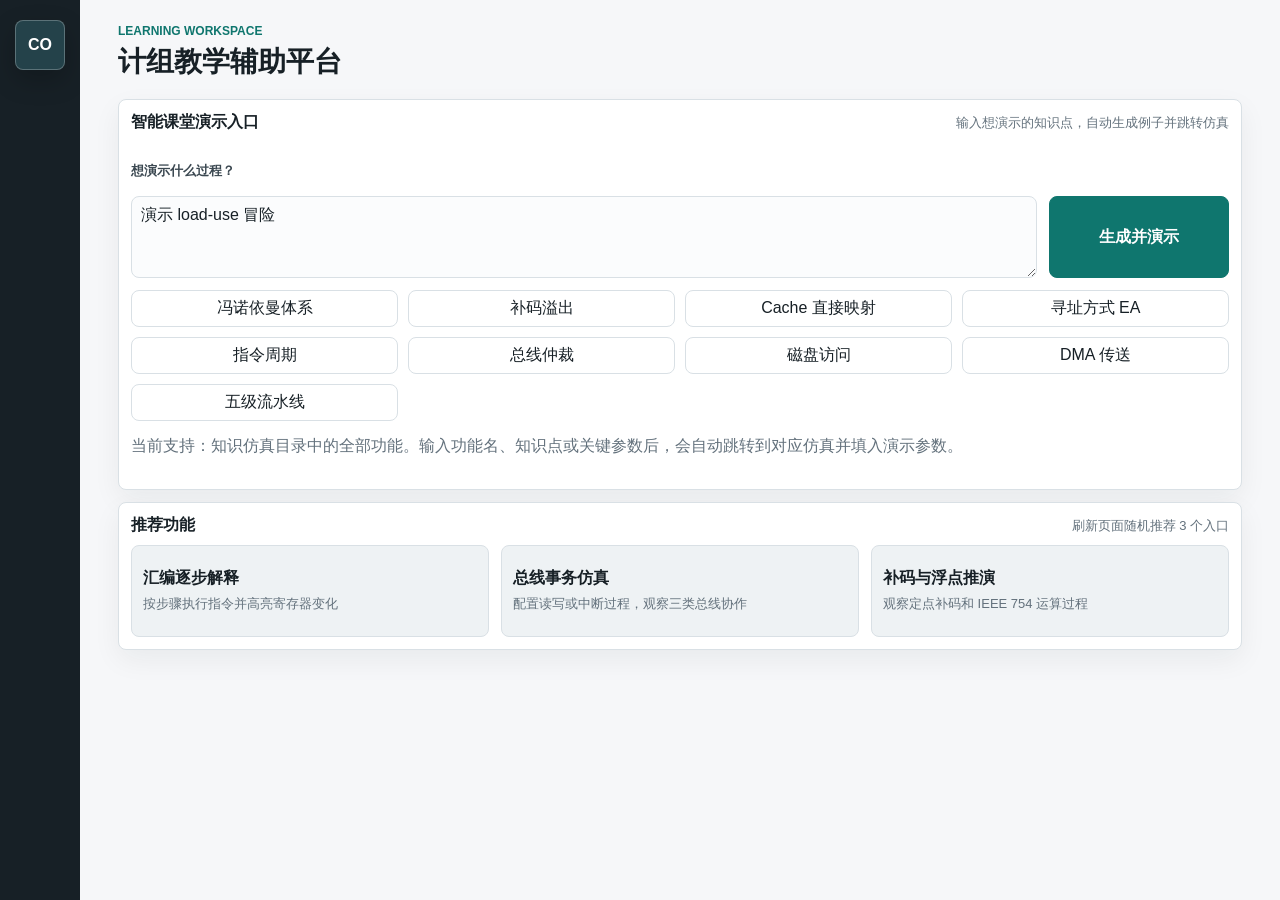
==== commit 5de5d240: "Polish platform branding" ====
--- a/index.html
+++ b/index.html
@@ -13,7 +13,7 @@
           <button id="sidebarToggle" class="brand-mark sidebar-toggle" type="button" aria-label="展开导航" aria-expanded="false" title="展开导航" onclick="document.body.classList.toggle('sidebar-collapsed');this.setAttribute('aria-expanded', String(!document.body.classList.contains('sidebar-collapsed')));this.setAttribute('aria-label', document.body.classList.contains('sidebar-collapsed') ? '展开导航' : '收起导航');this.title = document.body.classList.contains('sidebar-collapsed') ? '展开导航' : '收起导航'">CO</button>
           <div>
             <h1>计组教学辅助平台</h1>
-            <p>规则推演 + 教学解释</p>
+            <p>智能仿真与教学辅助平台</p>
           </div>
         </div>
 
@@ -25,7 +25,7 @@
 
         <div class="sidebar-note">
           <span class="status-dot"></span>
-          <span>当前支持规则工具与 DeepSeek V4 教学辅助。</span>
+          <span>已接入智能推演引擎与 DeepSeek 教学辅助能力。</span>
         </div>
       </aside>
 
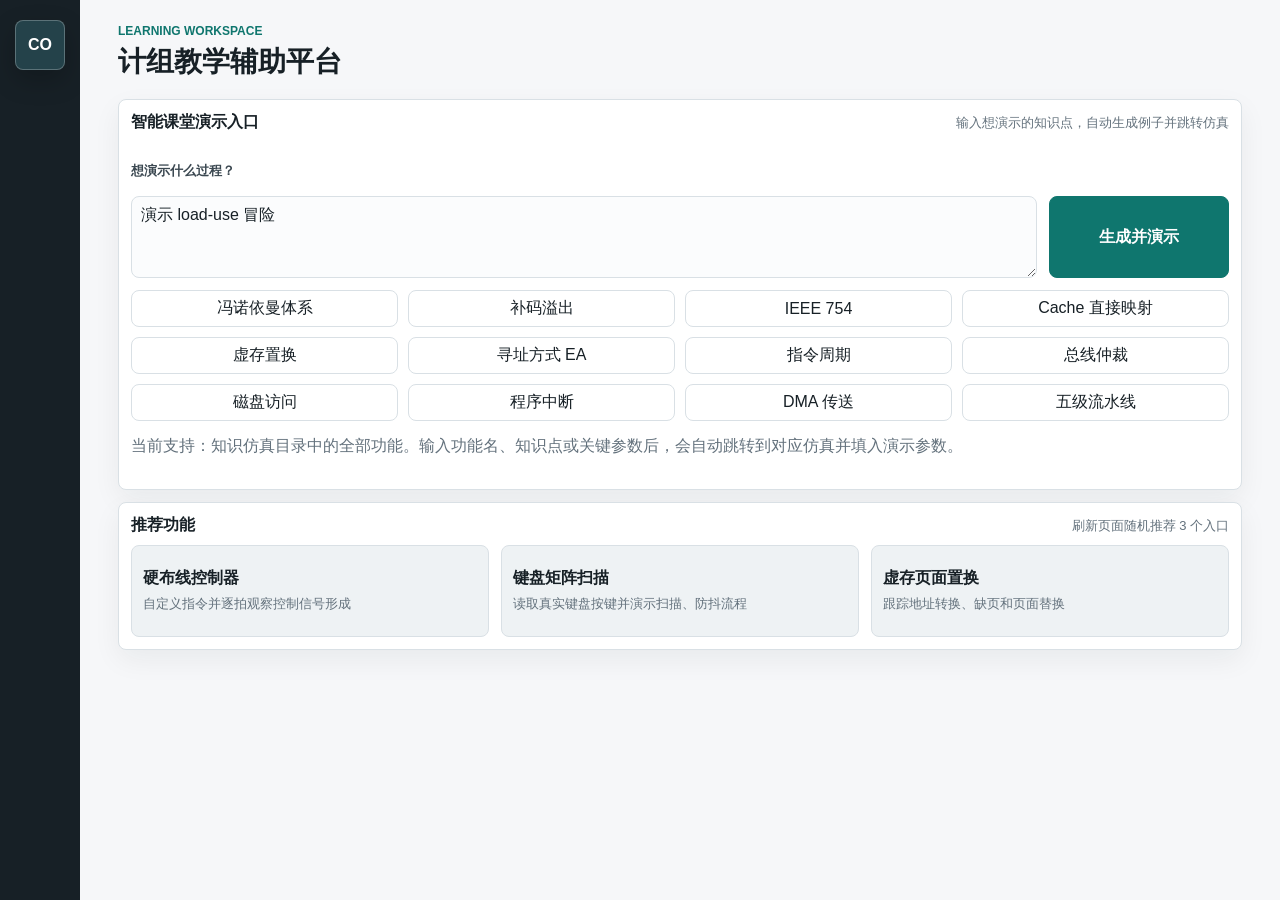
==== commit 957a4c6a: "Add more demo shortcuts" ====
--- a/index.html
+++ b/index.html
@@ -52,11 +52,14 @@
               <div class="demo-examples" aria-label="课堂演示示例">
                 <button class="secondary-button demo-example" data-demo-target="architecture-flow-sim" data-demo-prompt="演示冯诺依曼体系信息流，请生成一个包含程序、数据、存储器、CPU 和 I/O 的合理例子和参数。">冯诺依曼体系</button>
                 <button class="secondary-button demo-example" data-demo-target="twos-sim" data-demo-prompt="演示 8 位补码加法溢出检测，请生成一个合理的加法例子和参数。">补码溢出</button>
+                <button class="secondary-button demo-example" data-demo-target="twos-sim" data-demo-prompt="演示 IEEE 754 浮点数对阶和加减运算，请生成两个适合课堂演示的十进制浮点数、运算方式和参数。">IEEE 754</button>
                 <button class="secondary-button demo-example" data-demo-target="cache-sim" data-demo-prompt="演示 Cache 直接映射冲突，请生成一组会发生命中和冲突替换的访问地址。">Cache 直接映射</button>
+                <button class="secondary-button demo-example" data-demo-target="virtual-sim" data-demo-prompt="演示虚拟存储页面置换过程，请生成一串页面访问序列、页框数和替换算法参数。">虚存置换</button>
                 <button class="secondary-button demo-example" data-demo-target="addressing-mode-sim" data-demo-prompt="演示寻址方式有效地址 EA 计算，请生成立即、直接、间接或变址寻址中的一个合理例子和参数。">寻址方式 EA</button>
                 <button class="secondary-button demo-example" data-demo-target="cpu-cycle-sim" data-demo-prompt="演示一条 LOAD 指令的指令周期，请生成合理的寄存器、地址和中断检查参数。">指令周期</button>
                 <button class="secondary-button demo-example" data-demo-target="bus-arbitration-sim" data-demo-prompt="演示总线仲裁过程，请生成多个主设备同时请求总线的例子和仲裁参数。">总线仲裁</button>
                 <button class="secondary-button demo-example" data-demo-target="disk-access-sim" data-demo-prompt="演示磁盘访问时间计算，请生成当前柱面、目标柱面、转速和传输量参数。">磁盘访问</button>
+                <button class="secondary-button demo-example" data-demo-target="interrupt-io-sim" data-demo-prompt="演示程序中断响应过程，请生成一个外设发出中断请求、CPU 保存现场并转入 ISR 的合理例子和参数。">程序中断</button>
                 <button class="secondary-button demo-example" data-demo-target="dma-transfer-sim" data-demo-prompt="演示 DMA 传送过程，请生成传送字节数、总线周期和传送方式参数。">DMA 传送</button>
                 <button class="secondary-button demo-example" data-demo-target="pipeline-sim" data-demo-prompt="演示五级流水线 load-use 冒险，请生成一段合理的指令序列和转发参数。">五级流水线</button>
               </div>
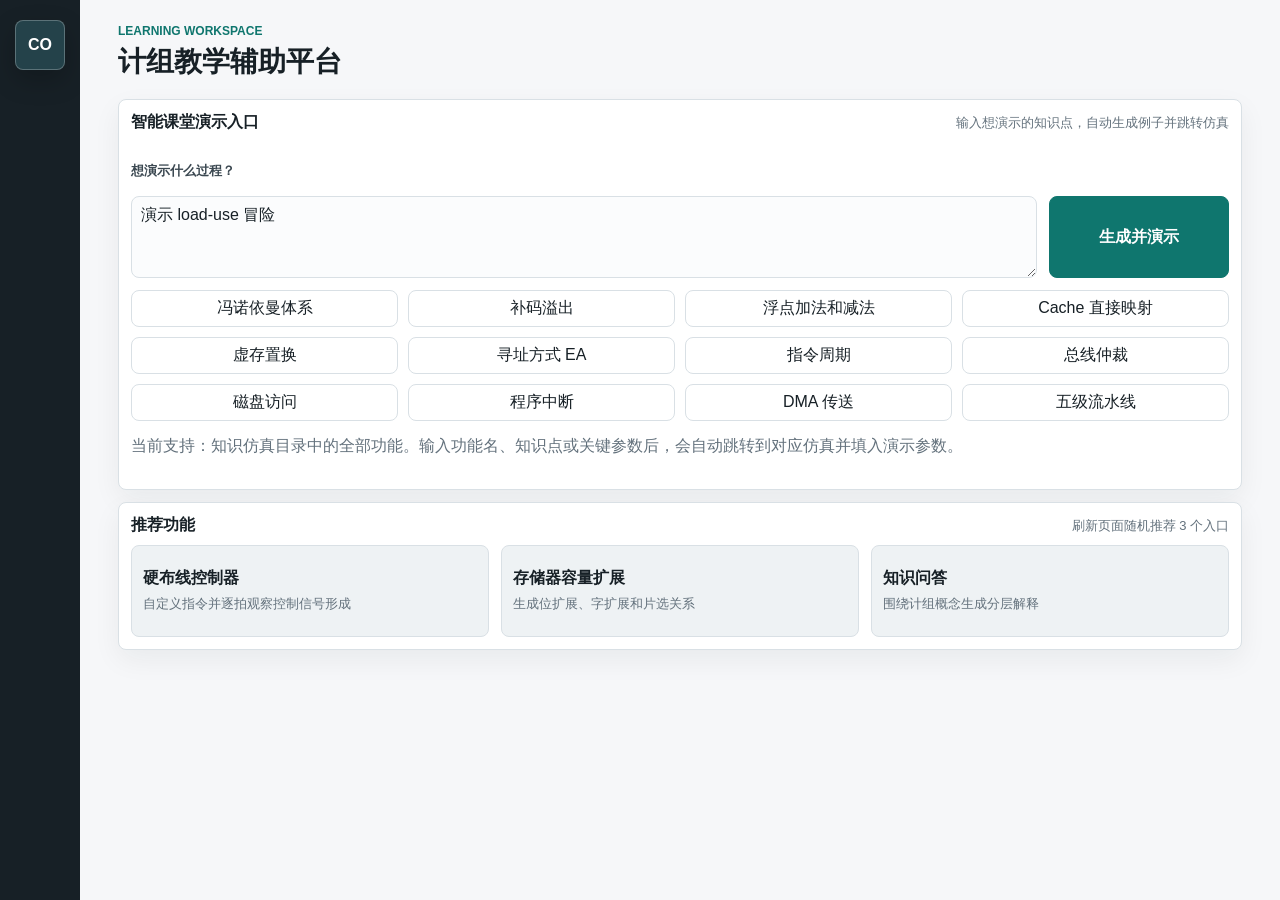
==== commit 4f06c688: "Rename floating point demo shortcut" ====
--- a/index.html
+++ b/index.html
@@ -52,7 +52,7 @@
               <div class="demo-examples" aria-label="课堂演示示例">
                 <button class="secondary-button demo-example" data-demo-target="architecture-flow-sim" data-demo-prompt="演示冯诺依曼体系信息流，请生成一个包含程序、数据、存储器、CPU 和 I/O 的合理例子和参数。">冯诺依曼体系</button>
                 <button class="secondary-button demo-example" data-demo-target="twos-sim" data-demo-prompt="演示 8 位补码加法溢出检测，请生成一个合理的加法例子和参数。">补码溢出</button>
-                <button class="secondary-button demo-example" data-demo-target="twos-sim" data-demo-prompt="演示 IEEE 754 浮点数对阶和加减运算，请生成两个适合课堂演示的十进制浮点数、运算方式和参数。">IEEE 754</button>
+                <button class="secondary-button demo-example" data-demo-target="twos-sim" data-demo-prompt="演示浮点数加法和减法，请生成两个适合课堂演示的十进制浮点数、运算方式和参数。">浮点加法和减法</button>
                 <button class="secondary-button demo-example" data-demo-target="cache-sim" data-demo-prompt="演示 Cache 直接映射冲突，请生成一组会发生命中和冲突替换的访问地址。">Cache 直接映射</button>
                 <button class="secondary-button demo-example" data-demo-target="virtual-sim" data-demo-prompt="演示虚拟存储页面置换过程，请生成一串页面访问序列、页框数和替换算法参数。">虚存置换</button>
                 <button class="secondary-button demo-example" data-demo-target="addressing-mode-sim" data-demo-prompt="演示寻址方式有效地址 EA 计算，请生成立即、直接、间接或变址寻址中的一个合理例子和参数。">寻址方式 EA</button>
